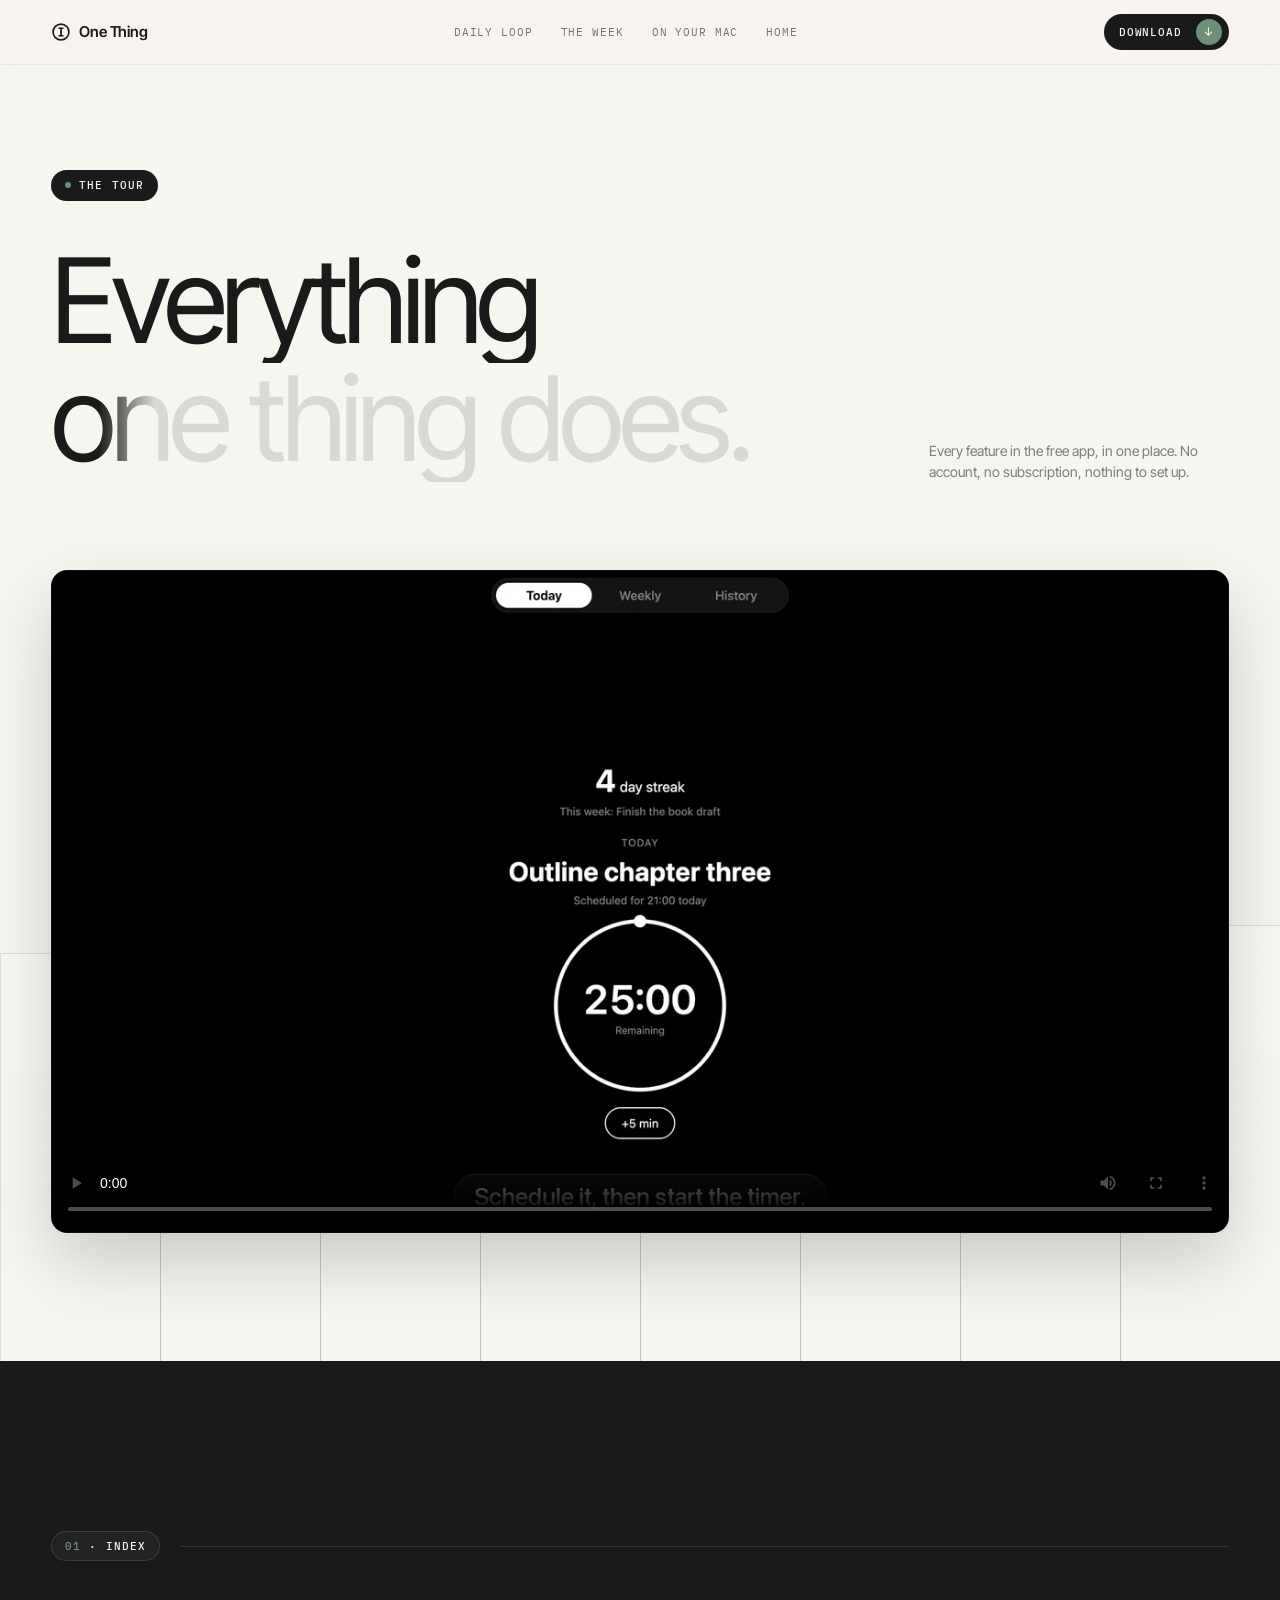
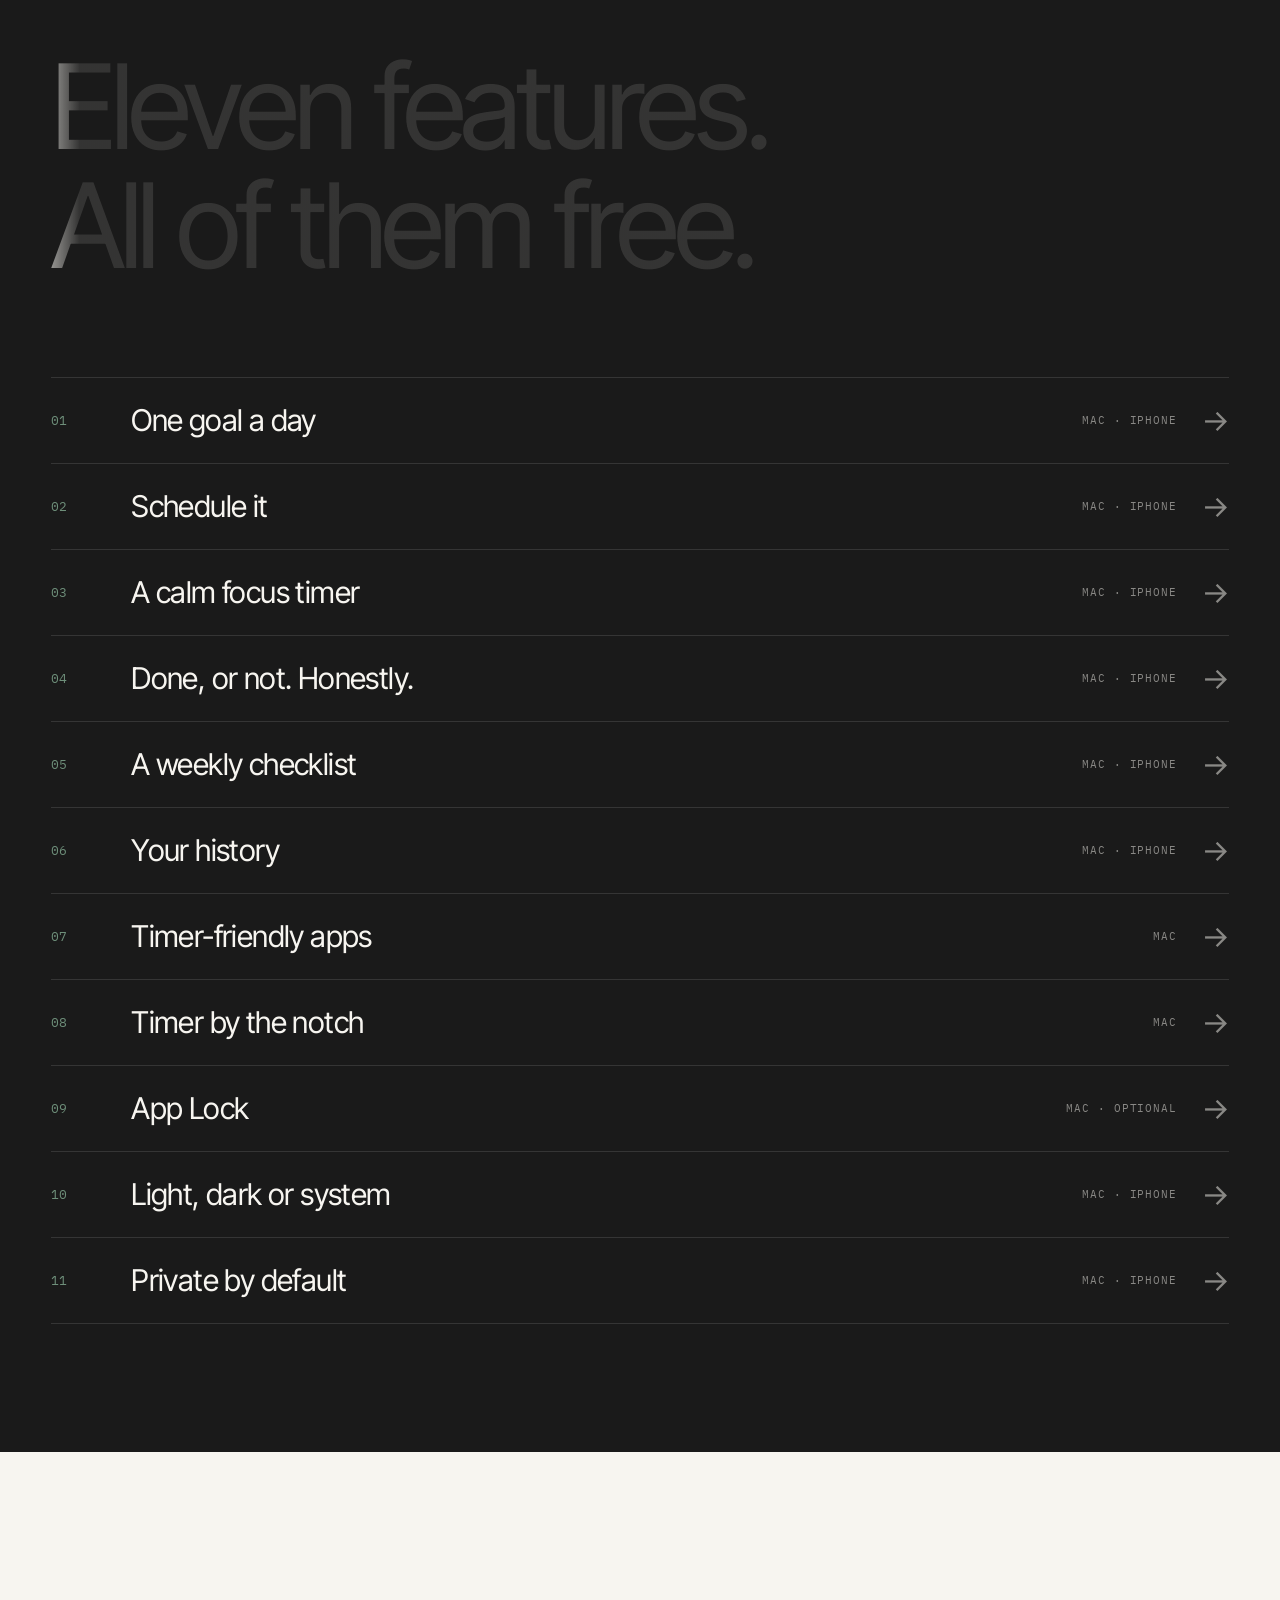
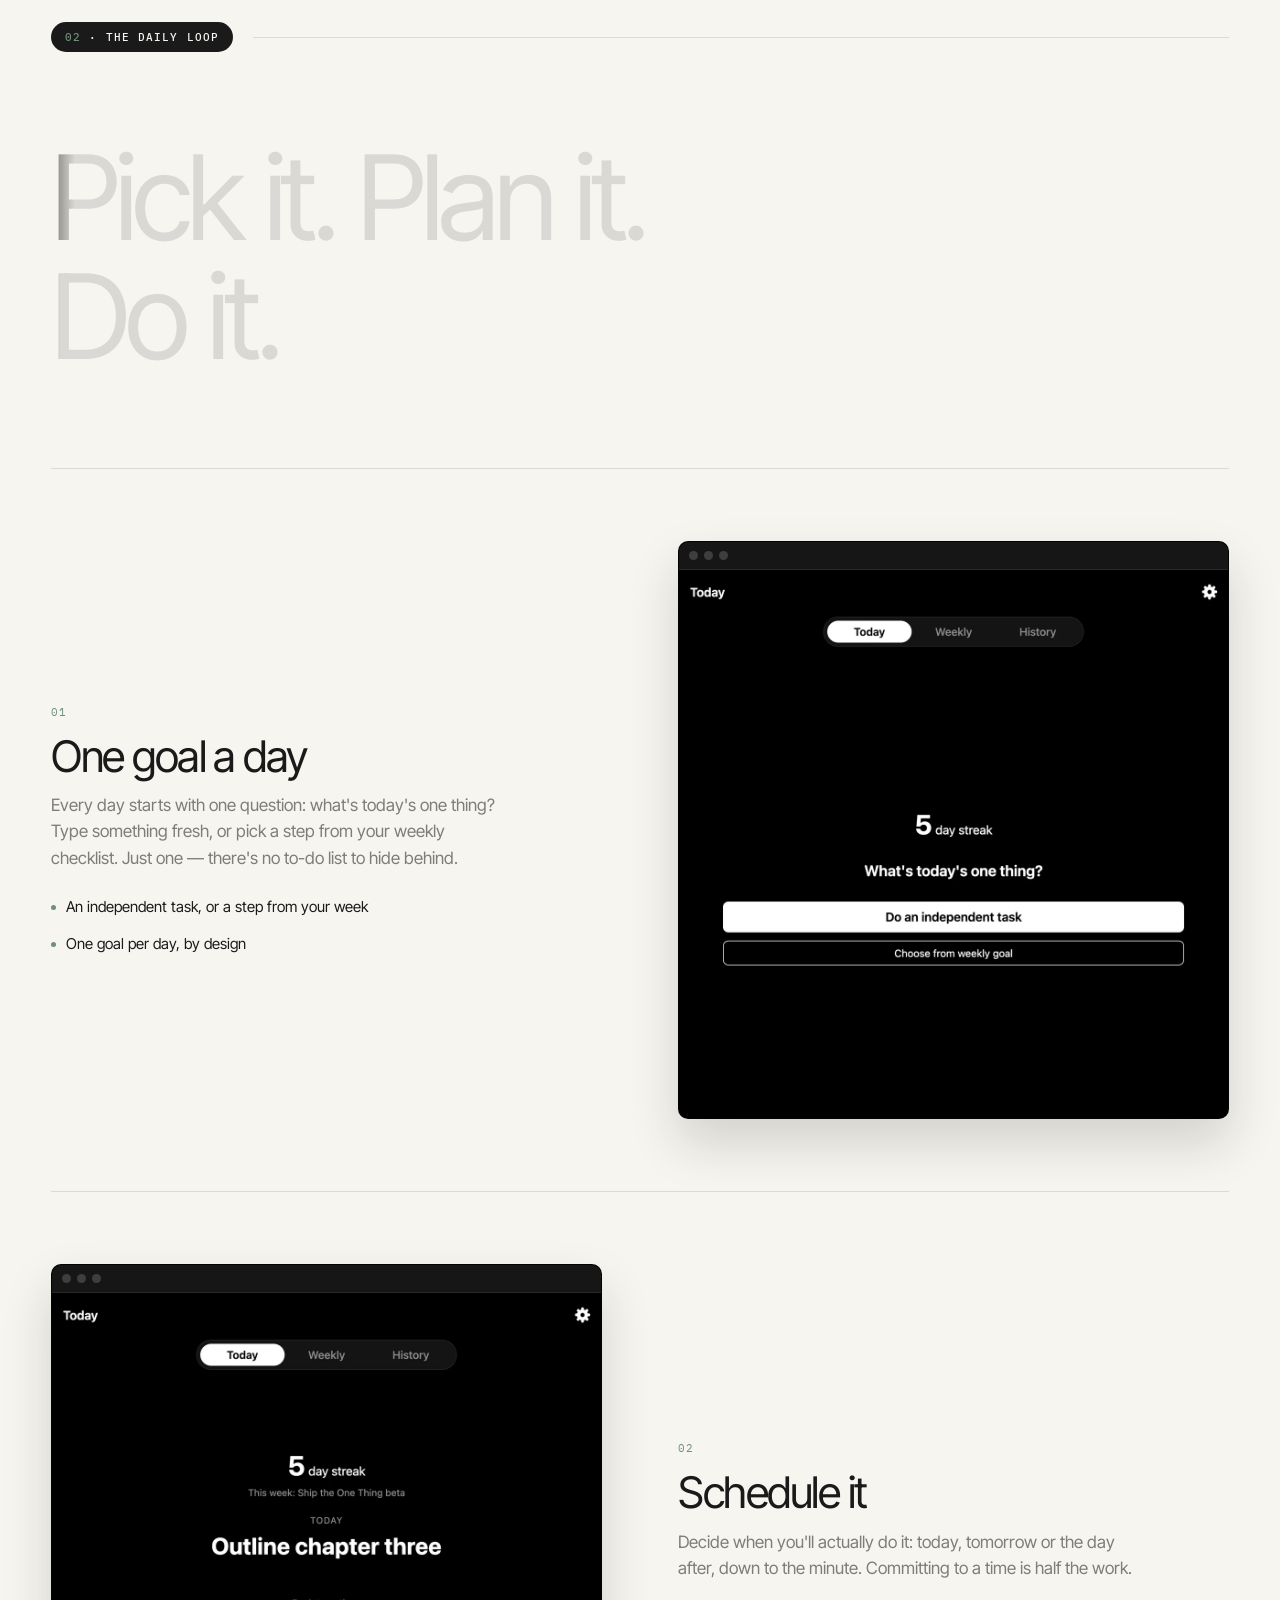
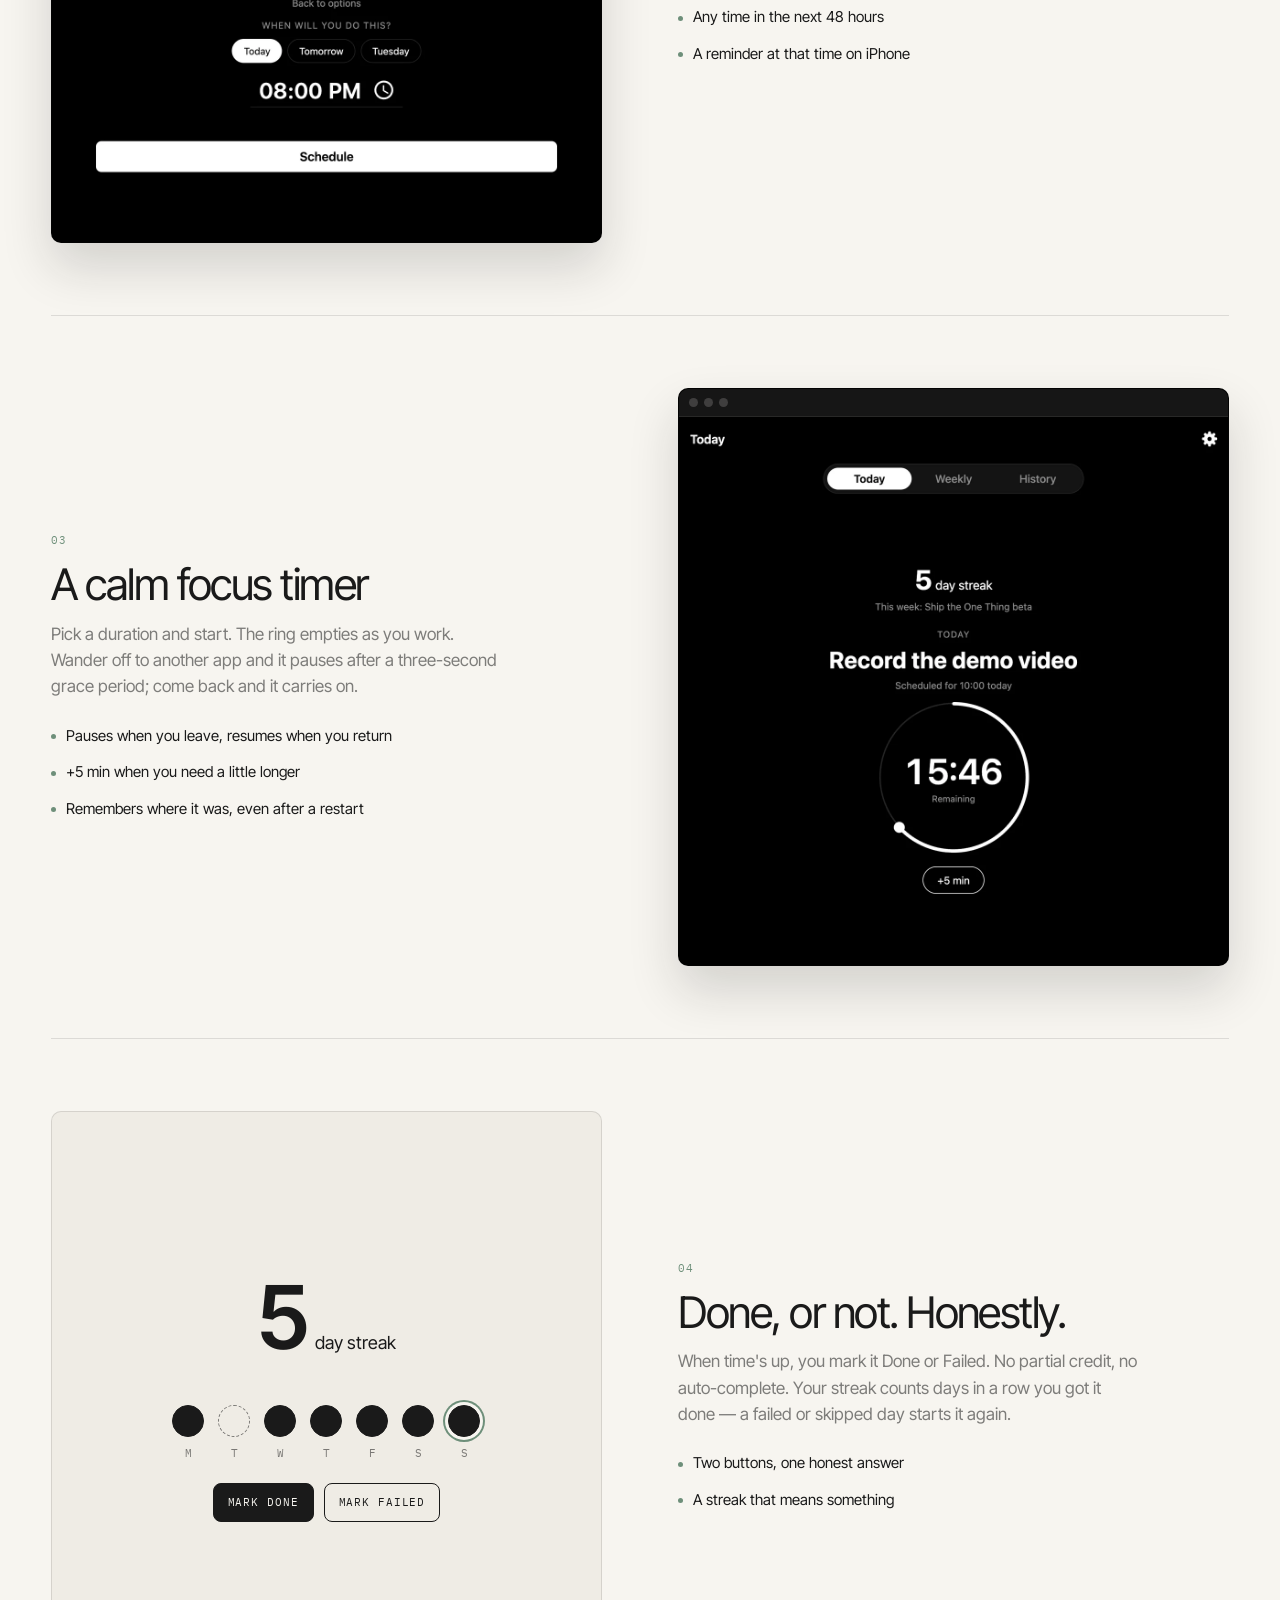
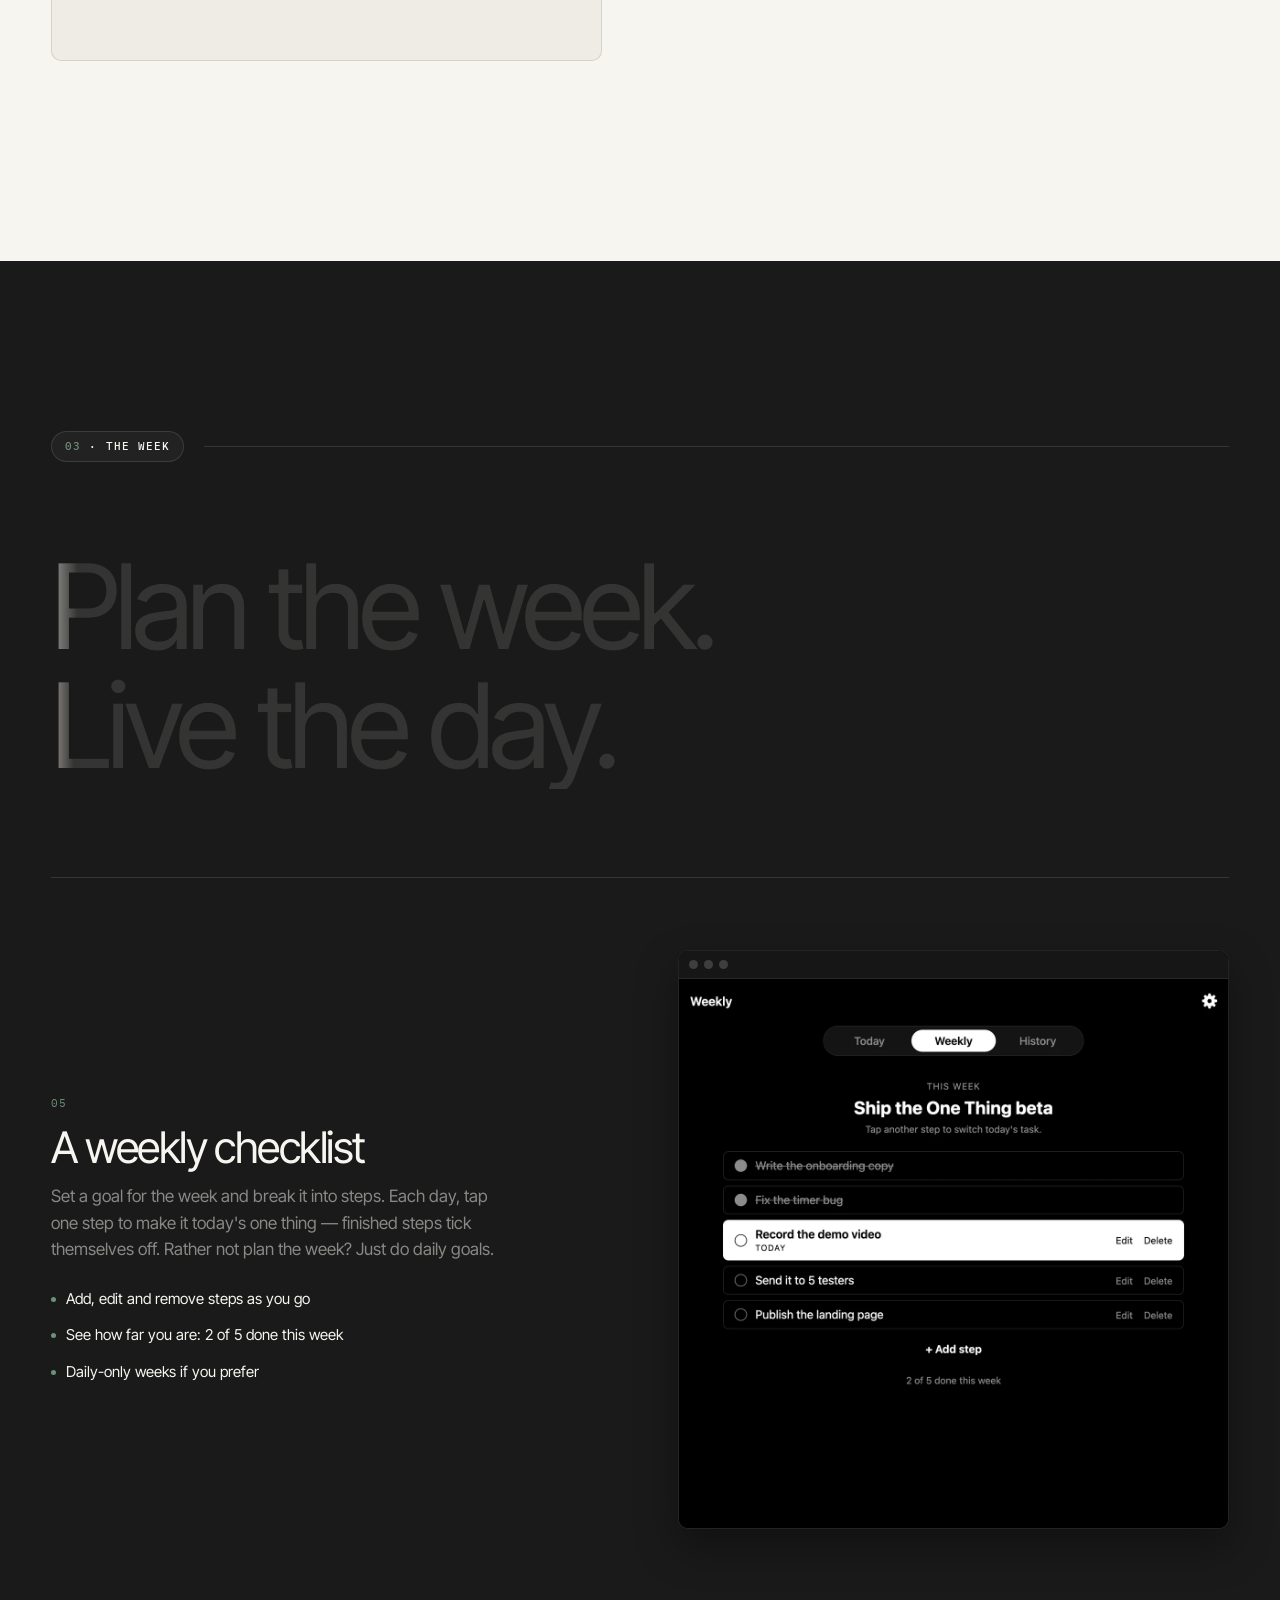
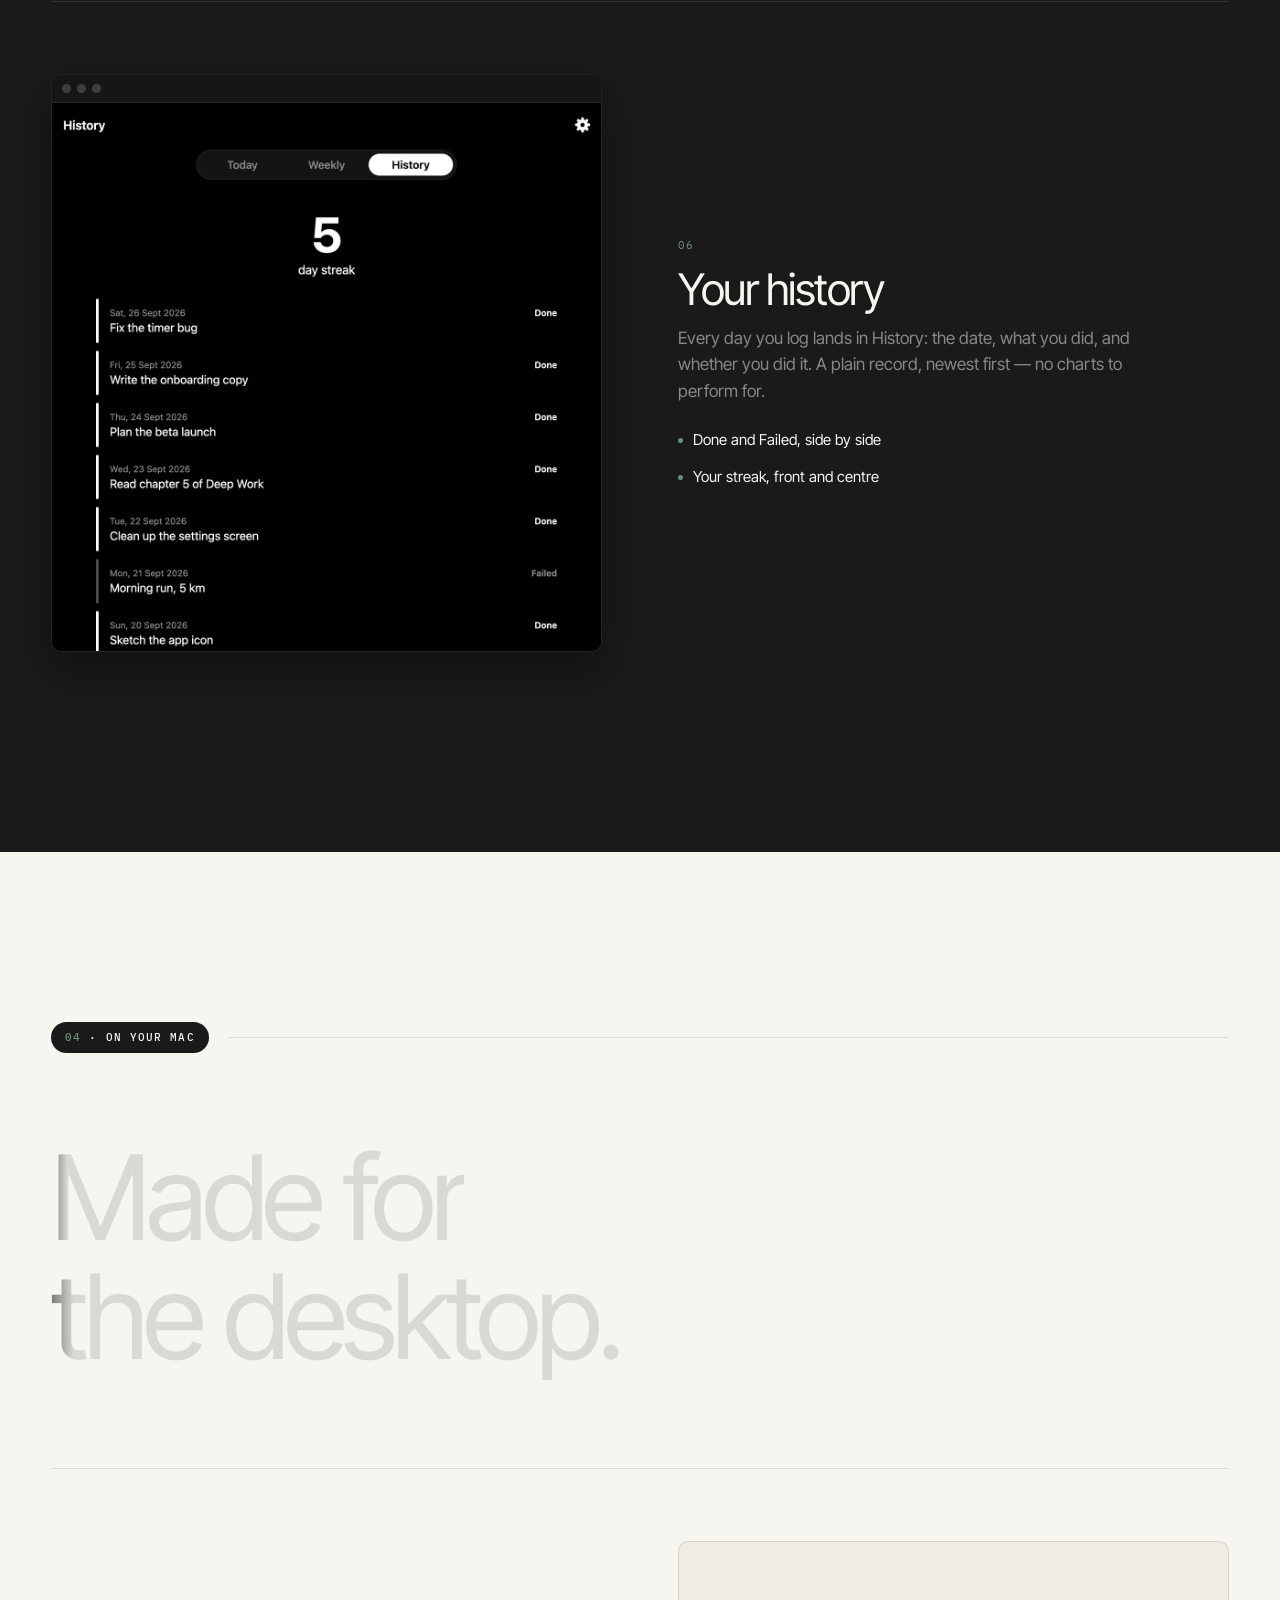
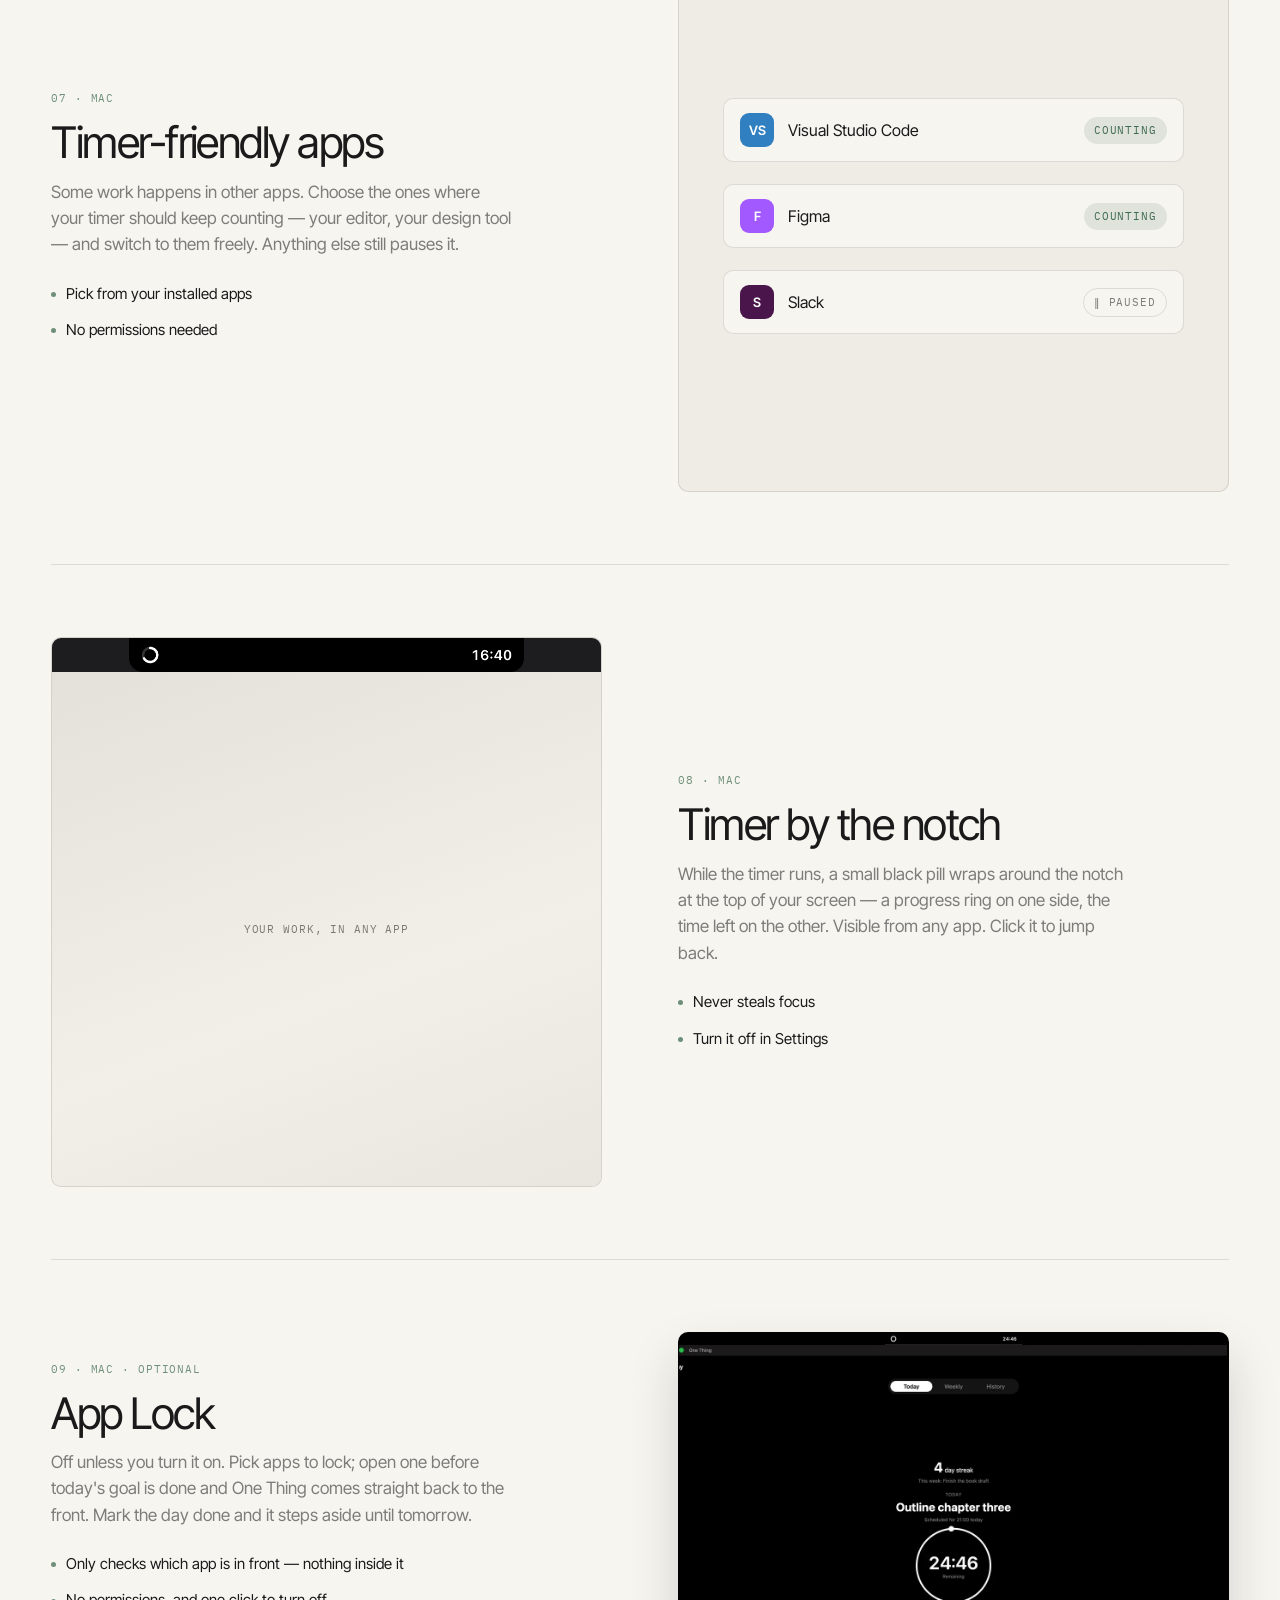
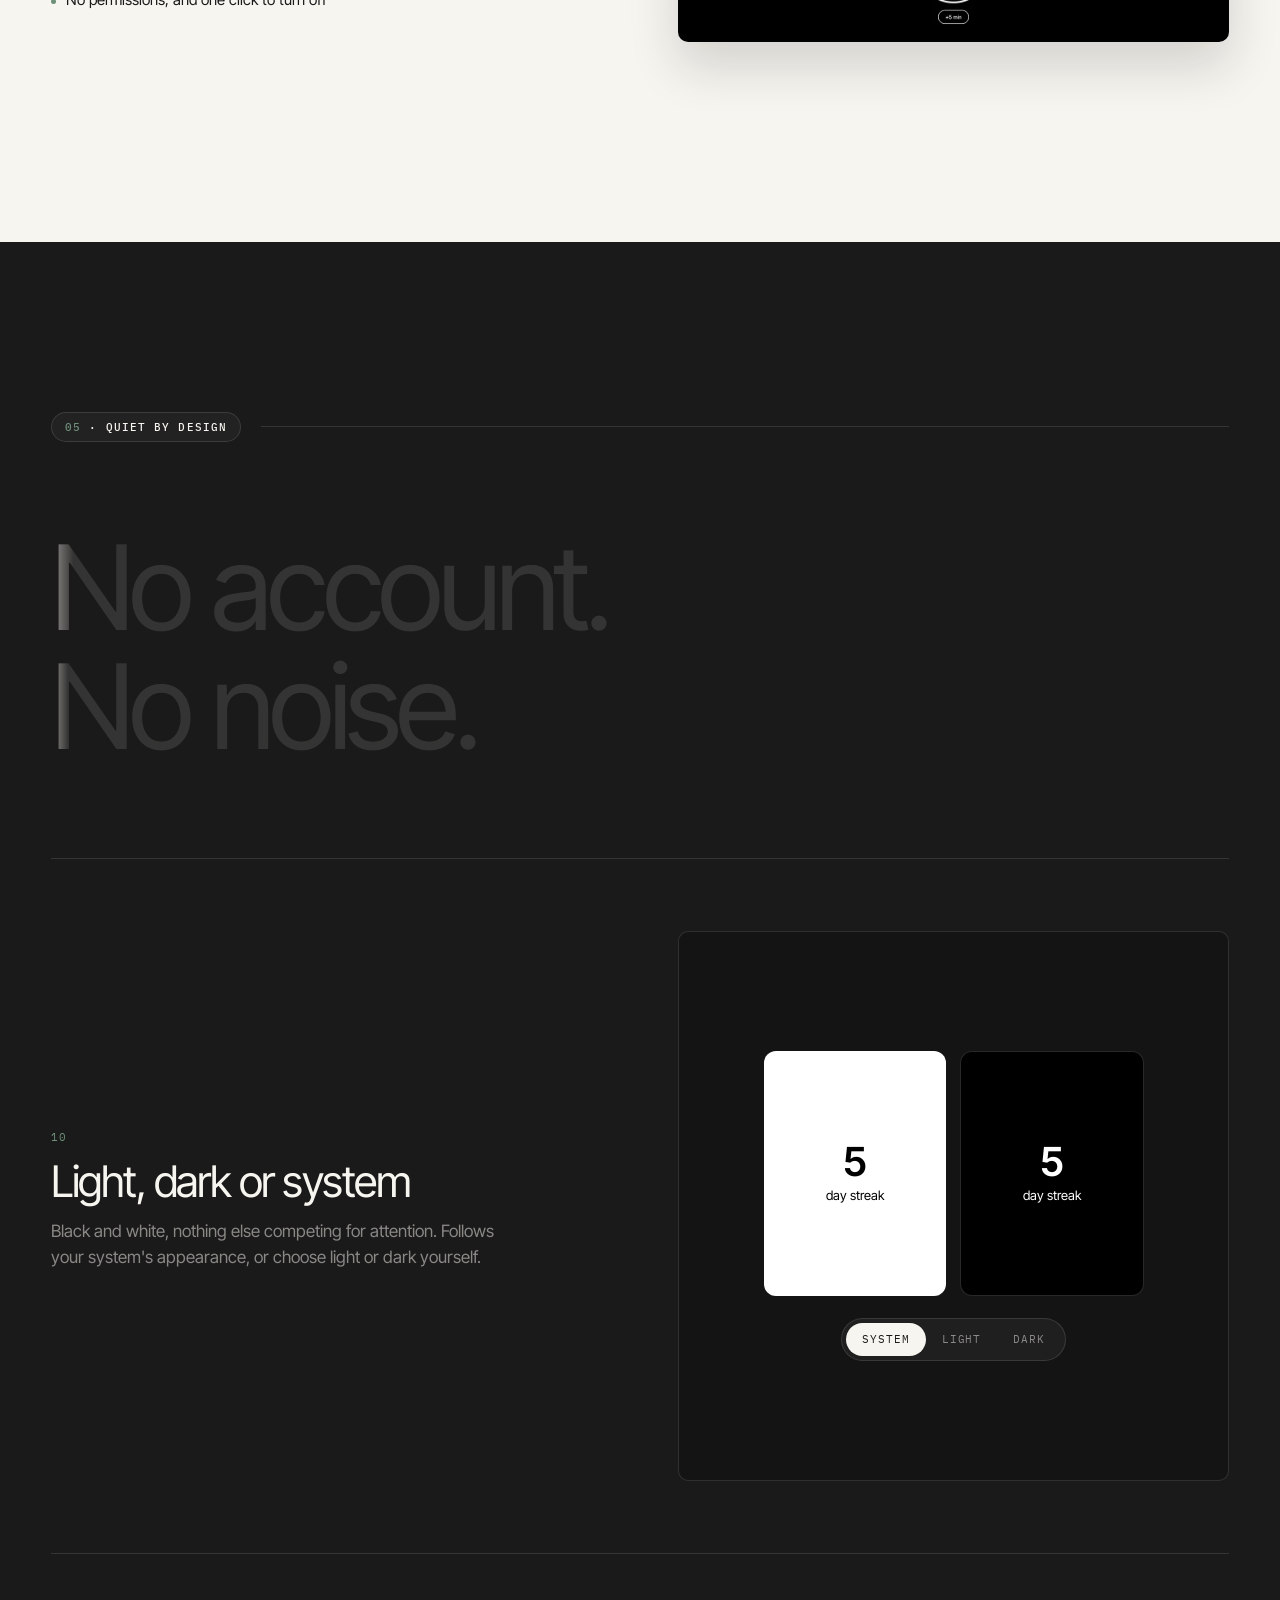
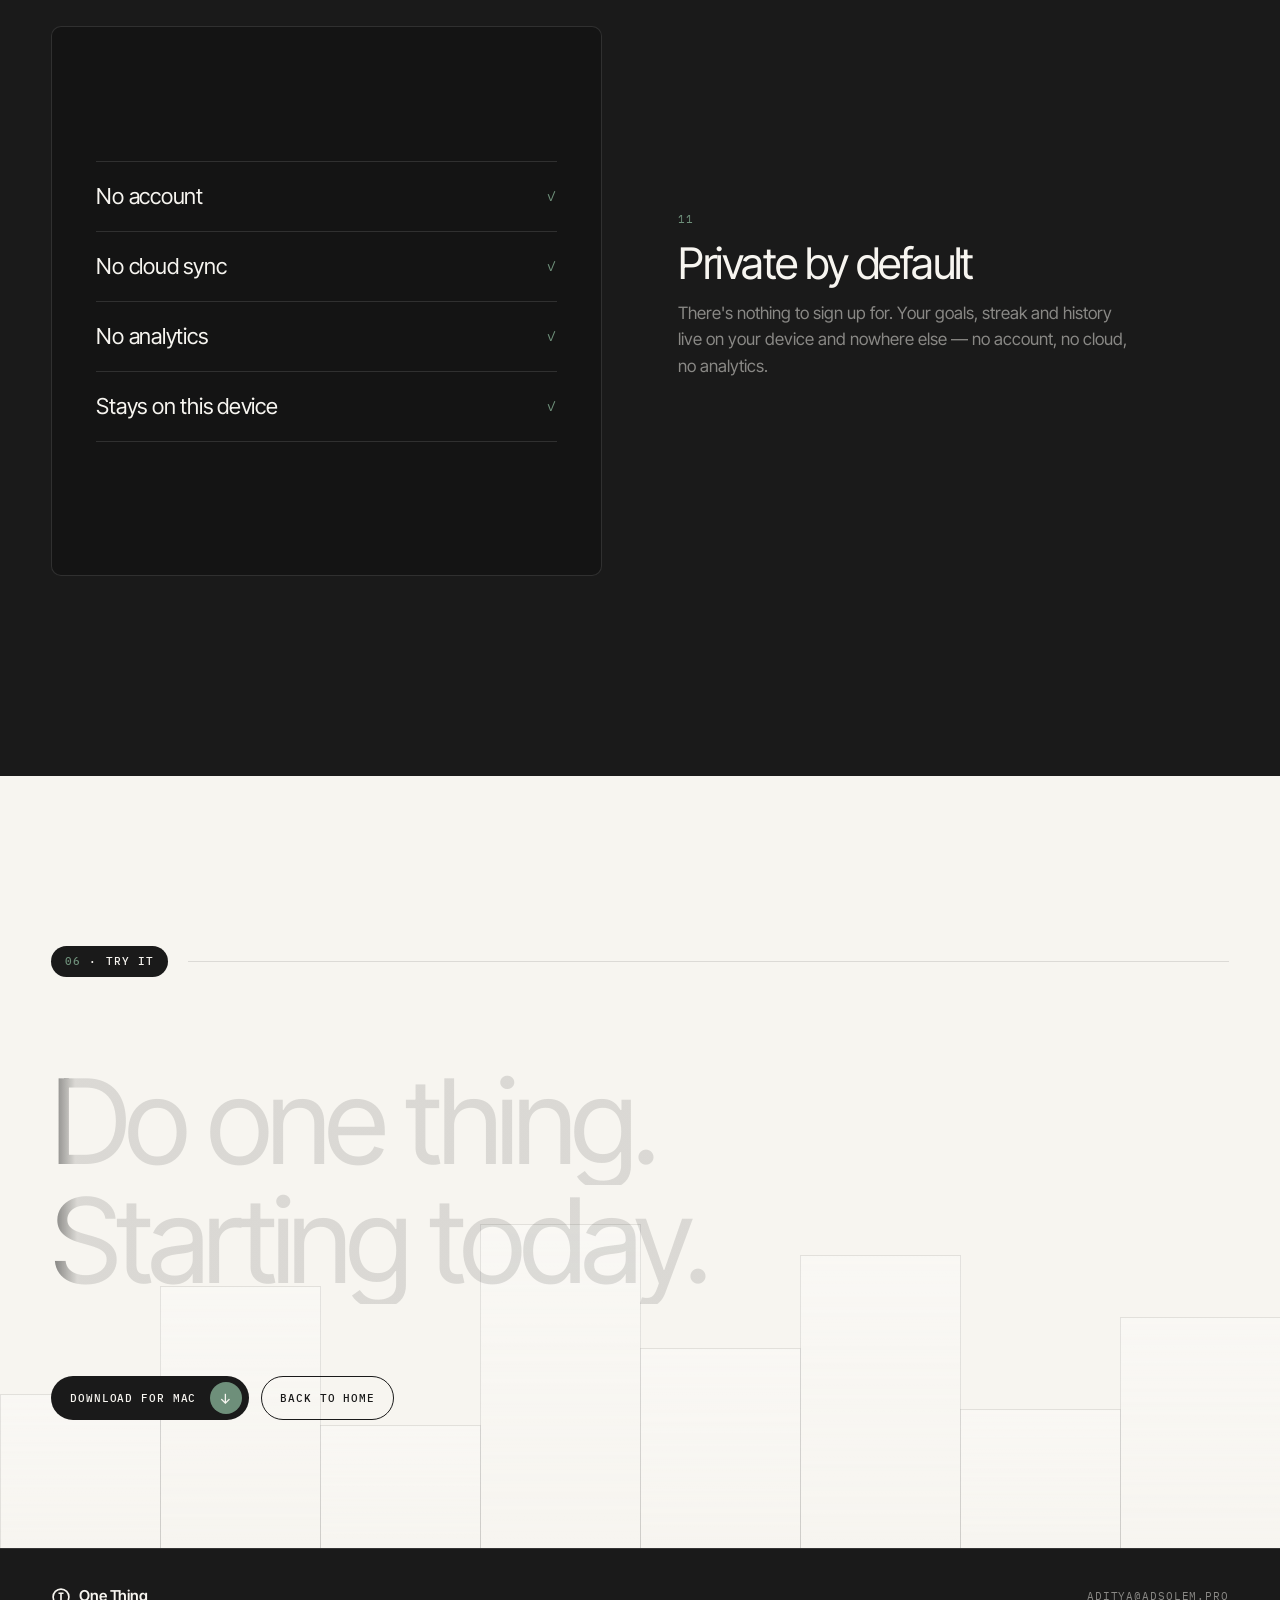
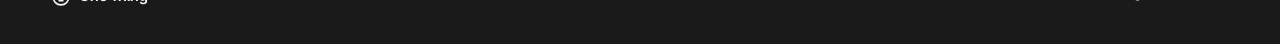
==== features/index.html @ e78d5408 "Add the feature tour page with demo video - /features/: every free feature, with screenshots, illust" ====
<!doctype html>
<html lang="en">
<head>
  <meta charset="utf-8" />
  <meta name="viewport" content="width=device-width, initial-scale=1" />
  <title>The tour — One Thing</title>
  <meta name="description" content="Every feature in One Thing: one daily goal, a weekly checklist, a calm focus timer, an honest streak, and Mac extras like the notch timer and App Lock." />
  <meta name="theme-color" content="#F7F5F0" />
  <meta property="og:title" content="The tour — One Thing" />
  <meta property="og:description" content="Every feature in One Thing, in one place." />
  <meta property="og:type" content="website" />
  <link rel="icon" type="image/png" href="/assets/favicon-64.png" />
  <link rel="apple-touch-icon" href="/assets/apple-touch-icon.png" />
  <link rel="preconnect" href="https://fonts.googleapis.com" />
  <link rel="preconnect" href="https://fonts.gstatic.com" crossorigin />
  <link href="https://fonts.googleapis.com/css2?family=Inter+Tight:wght@300;400;500;600&family=IBM+Plex+Mono:wght@400;500&display=swap" rel="stylesheet" />
  <link rel="stylesheet" href="/styles.css" />
  <script>document.documentElement.classList.add("js");</script>
</head>
<body data-page="features">
  <!-- ======================================================= NAV -->
  <header class="nav">
    <a class="wordmark" href="/" aria-label="One Thing — home">
      <svg class="mark" viewBox="0 0 24 24" aria-hidden="true">
        <circle cx="12" cy="12" r="9.5" fill="none" stroke="currentColor" stroke-width="2" />
        <path d="M9 7.5h6M12 7.5v9M9 16.5h6" stroke="currentColor" stroke-width="2" fill="none" />
      </svg>
      One Thing
    </a>
    <nav class="nav-links mono" aria-label="Tour sections">
      <a href="#loop">Daily loop</a>
      <a href="#the-week">The week</a>
      <a href="#mac">On your Mac</a>
      <a href="/">Home</a>
    </nav>
    <a class="btn btn-dark btn-sm" href="/#download">Download <span class="sq" aria-hidden="true">↓</span></a>
  </header>

  <main id="top">
    <!-- ===================================================== HERO + VIDEO (light) -->
    <section class="section light tour-hero" aria-labelledby="tour-title">
      <div class="bars" aria-hidden="true">
        <i style="--h:30%"></i><i style="--h:44%"></i><i style="--h:22%"></i><i style="--h:58%"></i>
        <i style="--h:36%"></i><i style="--h:26%"></i><i style="--h:50%"></i><i style="--h:32%"></i>
      </div>
      <div class="wrap">
        <span class="tag"><span class="tag-dot" aria-hidden="true"></span>The tour</span>

        <div class="tour-head">
          <h1 id="tour-title" class="headline" data-reveal="hero">
            <span class="line">Everything</span>
            <span class="line">one thing does.</span>
          </h1>
          <p class="aside">Every feature in the free app, in one place. No account, no subscription, nothing to set up.</p>
        </div>

        <!-- Demo: 39 s, 1080p, no audio; subtitles are part of the picture. -->
        <figure class="video reveal" id="demo">
          <video src="/assets/video/one-thing-demo.mp4" poster="/assets/video/one-thing-demo-poster.webp"
                 controls playsinline preload="metadata" width="1920" height="1080"
                 aria-label="A 39-second demo of One Thing: picking today's goal from the week, starting the focus timer, the timer by the notch, a timer-friendly app, App Lock pulling you back from Safari, marking the day done, and the streak in History."></video>
        </figure>
      </div>
    </section>

    <!-- ===================================================== INDEX (dark) -->
    <section class="section dark" aria-labelledby="index-title">
      <div class="wrap">
        <div class="section-head">
          <span class="tag"><span class="num">01</span> · Index</span>
          <span class="rule" aria-hidden="true"></span>
        </div>
        <h2 id="index-title" class="headline" data-reveal>
          <span class="line">Eleven features.</span>
          <span class="line">All of them free.</span>
        </h2>

        <ol class="index">
          <li><a href="#goal"><span class="num">01</span><span class="t">One goal a day</span><span class="where mono">Mac · iPhone</span><span class="go" aria-hidden="true">→</span></a></li>
          <li><a href="#schedule"><span class="num">02</span><span class="t">Schedule it</span><span class="where mono">Mac · iPhone</span><span class="go" aria-hidden="true">→</span></a></li>
          <li><a href="#timer"><span class="num">03</span><span class="t">A calm focus timer</span><span class="where mono">Mac · iPhone</span><span class="go" aria-hidden="true">→</span></a></li>
          <li><a href="#streak"><span class="num">04</span><span class="t">Done, or not. Honestly.</span><span class="where mono">Mac · iPhone</span><span class="go" aria-hidden="true">→</span></a></li>
          <li><a href="#week"><span class="num">05</span><span class="t">A weekly checklist</span><span class="where mono">Mac · iPhone</span><span class="go" aria-hidden="true">→</span></a></li>
          <li><a href="#history"><span class="num">06</span><span class="t">Your history</span><span class="where mono">Mac · iPhone</span><span class="go" aria-hidden="true">→</span></a></li>
          <li><a href="#timer-apps"><span class="num">07</span><span class="t">Timer-friendly apps</span><span class="where mono">Mac</span><span class="go" aria-hidden="true">→</span></a></li>
          <li><a href="#notch"><span class="num">08</span><span class="t">Timer by the notch</span><span class="where mono">Mac</span><span class="go" aria-hidden="true">→</span></a></li>
          <li><a href="#app-lock"><span class="num">09</span><span class="t">App Lock</span><span class="where mono">Mac · optional</span><span class="go" aria-hidden="true">→</span></a></li>
          <li><a href="#themes"><span class="num">10</span><span class="t">Light, dark or system</span><span class="where mono">Mac · iPhone</span><span class="go" aria-hidden="true">→</span></a></li>
          <li><a href="#private"><span class="num">11</span><span class="t">Private by default</span><span class="where mono">Mac · iPhone</span><span class="go" aria-hidden="true">→</span></a></li>
        </ol>
      </div>
    </section>

    <!-- ===================================================== THE DAILY LOOP (light) -->
    <section id="loop" class="section light" aria-labelledby="loop-title">
      <div class="wrap">
        <div class="section-head">
          <span class="tag"><span class="num">02</span> · The daily loop</span>
          <span class="rule" aria-hidden="true"></span>
        </div>
        <h2 id="loop-title" class="headline" data-reveal>
          <span class="line">Pick it. Plan it.</span>
          <span class="line">Do it.</span>
        </h2>

        <div class="features">
          <article class="feature reveal" id="goal">
            <div class="fcopy">
              <span class="fnum mono">01</span>
              <h3>One goal a day</h3>
              <p>Every day starts with one question: what's today's one thing? Type something fresh, or pick a step from your weekly checklist. Just one — there's no to-do list to hide behind.</p>
              <ul><li>An independent task, or a step from your week</li><li>One goal per day, by design</li></ul>
            </div>
            <figure class="shot">
              <div class="shot-bar" aria-hidden="true"><i></i><i></i><i></i></div>
              <img src="/assets/screens/today-options.webp" width="1200" height="1200" loading="lazy" decoding="async"
                   alt="Today tab asking What's today's one thing?, with buttons Do an independent task and Choose from weekly goal" />
            </figure>
          </article>

          <article class="feature reveal" id="schedule">
            <div class="fcopy">
              <span class="fnum mono">02</span>
              <h3>Schedule it</h3>
              <p>Decide when you'll actually do it: today, tomorrow or the day after, down to the minute. Committing to a time is half the work.</p>
              <ul><li>Any time in the next 48 hours</li><li>A reminder at that time on iPhone</li></ul>
            </div>
            <figure class="shot">
              <div class="shot-bar" aria-hidden="true"><i></i><i></i><i></i></div>
              <img src="/assets/screens/schedule.webp" width="1200" height="1200" loading="lazy" decoding="async"
                   alt="Scheduling Outline chapter three: day choices Today, Tomorrow and Tuesday, a time of 8:00 PM, and a Schedule button" />
            </figure>
          </article>

          <article class="feature reveal" id="timer">
            <div class="fcopy">
              <span class="fnum mono">03</span>
              <h3>A calm focus timer</h3>
              <p>Pick a duration and start. The ring empties as you work. Wander off to another app and it pauses after a three-second grace period; come back and it carries on.</p>
              <ul><li>Pauses when you leave, resumes when you return</li><li>+5 min when you need a little longer</li><li>Remembers where it was, even after a restart</li></ul>
            </div>
            <figure class="shot">
              <div class="shot-bar" aria-hidden="true"><i></i><i></i><i></i></div>
              <img src="/assets/screens/start-the-timer.webp" width="1200" height="1200" loading="lazy" decoding="async"
                   alt="Focus timer for Record the demo video, with a countdown ring at 15:46 remaining and a +5 min button" />
            </figure>
          </article>

          <article class="feature reveal" id="streak">
            <div class="fcopy">
              <span class="fnum mono">04</span>
              <h3>Done, or not. Honestly.</h3>
              <p>When time's up, you mark it Done or Failed. No partial credit, no auto-complete. Your streak counts days in a row you got it done — a failed or skipped day starts it again.</p>
              <ul><li>Two buttons, one honest answer</li><li>A streak that means something</li></ul>
            </div>
            <div class="illus illus-streak" role="img" aria-label="A week of days: six done and one failed, with a streak of 5">
              <div class="streak-num"><strong>5</strong> day streak</div>
              <div class="days">
                <span class="day done"><i></i>M</span><span class="day failed"><i></i>T</span>
                <span class="day done"><i></i>W</span><span class="day done"><i></i>T</span>
                <span class="day done"><i></i>F</span><span class="day done"><i></i>S</span>
                <span class="day done today"><i></i>S</span>
              </div>
              <div class="illus-buttons"><span class="ib ib-solid">Mark Done</span><span class="ib">Mark Failed</span></div>
            </div>
          </article>
        </div>
      </div>
    </section>

    <!-- ===================================================== THE WEEK (dark) -->
    <section id="the-week" class="section dark" aria-labelledby="week-title">
      <div class="wrap">
        <div class="section-head">
          <span class="tag"><span class="num">03</span> · The week</span>
          <span class="rule" aria-hidden="true"></span>
        </div>
        <h2 id="week-title" class="headline" data-reveal>
          <span class="line">Plan the week.</span>
          <span class="line">Live the day.</span>
        </h2>

        <div class="features">
          <article class="feature reveal" id="week">
            <div class="fcopy">
              <span class="fnum mono">05</span>
              <h3>A weekly checklist</h3>
              <p>Set a goal for the week and break it into steps. Each day, tap one step to make it today's one thing — finished steps tick themselves off. Rather not plan the week? Just do daily goals.</p>
              <ul><li>Add, edit and remove steps as you go</li><li>See how far you are: 2 of 5 done this week</li><li>Daily-only weeks if you prefer</li></ul>
            </div>
            <figure class="shot">
              <div class="shot-bar" aria-hidden="true"><i></i><i></i><i></i></div>
              <img src="/assets/screens/set-your-goal.webp" width="1200" height="1200" loading="lazy" decoding="async"
                   alt="Weekly checklist for Ship the One Thing beta: two steps done, Record the demo video marked as today" />
            </figure>
          </article>

          <article class="feature reveal" id="history">
            <div class="fcopy">
              <span class="fnum mono">06</span>
              <h3>Your history</h3>
              <p>Every day you log lands in History: the date, what you did, and whether you did it. A plain record, newest first — no charts to perform for.</p>
              <ul><li>Done and Failed, side by side</li><li>Your streak, front and centre</li></ul>
            </div>
            <figure class="shot">
              <div class="shot-bar" aria-hidden="true"><i></i><i></i><i></i></div>
              <img src="/assets/screens/build-your-streak.webp" width="1200" height="1200" loading="lazy" decoding="async"
                   alt="History tab with a 5 day streak and a list of past days marked Done or Failed" />
            </figure>
          </article>
        </div>
      </div>
    </section>

    <!-- ===================================================== ON YOUR MAC (light) -->
    <section id="mac" class="section light" aria-labelledby="mac-title">
      <div class="wrap">
        <div class="section-head">
          <span class="tag"><span class="num">04</span> · On your Mac</span>
          <span class="rule" aria-hidden="true"></span>
        </div>
        <h2 id="mac-title" class="headline" data-reveal>
          <span class="line">Made for</span>
          <span class="line">the desktop.</span>
        </h2>

        <div class="features">
          <article class="feature reveal" id="timer-apps">
            <div class="fcopy">
              <span class="fnum mono">07 · Mac</span>
              <h3>Timer-friendly apps</h3>
              <p>Some work happens in other apps. Choose the ones where your timer should keep counting — your editor, your design tool — and switch to them freely. Anything else still pauses it.</p>
              <ul><li>Pick from your installed apps</li><li>No permissions needed</li></ul>
            </div>
            <div class="illus illus-apps" role="img" aria-label="Visual Studio Code and Figma keep the timer counting; Slack pauses it">
              <div class="app-row"><span class="app-ico" style="--c:#2F7FC1">VS</span><span class="app-name">Visual Studio Code</span><span class="state on">Counting</span></div>
              <div class="app-row"><span class="app-ico" style="--c:#A259FF">F</span><span class="app-name">Figma</span><span class="state on">Counting</span></div>
              <div class="app-row"><span class="app-ico" style="--c:#4A154B">S</span><span class="app-name">Slack</span><span class="state off">‖ Paused</span></div>
            </div>
          </article>

          <article class="feature reveal" id="notch">
            <div class="fcopy">
              <span class="fnum mono">08 · Mac</span>
              <h3>Timer by the notch</h3>
              <p>While the timer runs, a small black pill wraps around the notch at the top of your screen — a progress ring on one side, the time left on the other. Visible from any app. Click it to jump back.</p>
              <ul><li>Never steals focus</li><li>Turn it off in Settings</li></ul>
            </div>
            <div class="illus illus-notch" role="img" aria-label="The top of a Mac screen with the timer pill around the notch showing 16:40">
              <div class="menubar">
                <img src="/assets/screens/notch.webp" width="392" height="34" alt="" />
              </div>
              <div class="desk"><span class="mono">Your work, in any app</span></div>
            </div>
          </article>

          <article class="feature reveal" id="app-lock">
            <div class="fcopy">
              <span class="fnum mono">09 · Mac · optional</span>
              <h3>App Lock</h3>
              <p>Off unless you turn it on. Pick apps to lock; open one before today's goal is done and One Thing comes straight back to the front. Mark the day done and it steps aside until tomorrow.</p>
              <ul><li>Only checks which app is in front — nothing inside it</li><li>No permissions, and one click to turn off</li></ul>
            </div>
            <figure class="clip">
              <!-- Short loop: TextEdit → opening Safari (locked) → One Thing comes back. -->
              <video src="/assets/video/app-lock.mp4" poster="/assets/video/app-lock-poster.webp"
                     autoplay muted loop playsinline preload="metadata" width="1280" height="720"
                     aria-label="Screen recording: Safari is opened while today's goal isn't done, and One Thing comes straight back to the front."></video>
            </figure>
          </article>
        </div>
      </div>
    </section>

    <!-- ===================================================== QUIET BY DESIGN (dark) -->
    <section class="section dark" aria-labelledby="quiet-title">
      <div class="wrap">
        <div class="section-head">
          <span class="tag"><span class="num">05</span> · Quiet by design</span>
          <span class="rule" aria-hidden="true"></span>
        </div>
        <h2 id="quiet-title" class="headline" data-reveal>
          <span class="line">No account.</span>
          <span class="line">No noise.</span>
        </h2>

        <div class="features">
          <article class="feature reveal" id="themes">
            <div class="fcopy">
              <span class="fnum mono">10</span>
              <h3>Light, dark or system</h3>
              <p>Black and white, nothing else competing for attention. Follows your system's appearance, or choose light or dark yourself.</p>
            </div>
            <div class="illus illus-theme" role="img" aria-label="The appearance setting with System, Light and Dark options, beside a light and a dark preview">
              <div class="theme-previews">
                <div class="tp tp-light"><strong>5</strong><span>day streak</span></div>
                <div class="tp tp-dark"><strong>5</strong><span>day streak</span></div>
              </div>
              <div class="seg mono"><span class="on">System</span><span>Light</span><span>Dark</span></div>
            </div>
          </article>

          <article class="feature reveal" id="private">
            <div class="fcopy">
              <span class="fnum mono">11</span>
              <h3>Private by default</h3>
              <p>There's nothing to sign up for. Your goals, streak and history live on your device and nowhere else — no account, no cloud, no analytics.</p>
            </div>
            <div class="illus illus-private" role="img" aria-label="No account, no cloud, no analytics: your data stays on this device">
              <ul class="checks">
                <li><span>No account</span><em class="mono">✓</em></li>
                <li><span>No cloud sync</span><em class="mono">✓</em></li>
                <li><span>No analytics</span><em class="mono">✓</em></li>
                <li><span>Stays on this device</span><em class="mono">✓</em></li>
              </ul>
            </div>
          </article>
        </div>
      </div>
    </section>

    <!-- ===================================================== CTA (light) -->
    <section class="section light tour-cta" aria-labelledby="cta-title">
      <div class="bars bars-low" aria-hidden="true">
        <i style="--h:20%"></i><i style="--h:34%"></i><i style="--h:16%"></i><i style="--h:42%"></i>
        <i style="--h:26%"></i><i style="--h:38%"></i><i style="--h:18%"></i><i style="--h:30%"></i>
      </div>
      <div class="wrap">
        <div class="section-head">
          <span class="tag"><span class="num">06</span> · Try it</span>
          <span class="rule" aria-hidden="true"></span>
        </div>
        <h2 id="cta-title" class="headline" data-reveal>
          <span class="line">Do one thing.</span>
          <span class="line">Starting today.</span>
        </h2>
        <div class="actions cta-actions reveal">
          <a class="btn btn-dark" href="/#download">Download for Mac <span class="sq" aria-hidden="true">↓</span></a>
          <a class="btn btn-outline" href="/">Back to home</a>
        </div>
      </div>
    </section>
  </main>

  <footer class="footer dark">
    <div class="wrap footer-inner">
      <a class="wordmark" href="/" aria-label="One Thing — home">
        <svg class="mark" viewBox="0 0 24 24" aria-hidden="true">
          <circle cx="12" cy="12" r="9.5" fill="none" stroke="currentColor" stroke-width="2" />
          <path d="M9 7.5h6M12 7.5v9M9 16.5h6" stroke="currentColor" stroke-width="2" fill="none" />
        </svg>
        One Thing
      </a>
      <a class="mono footer-link" href="mailto:aditya@adsolem.pro">aditya@adsolem.pro</a>
    </div>
  </footer>

  <script src="/main.js" defer></script>
</body>
</html>
---- styles.css ----
/* ------------------------------------------------------------------ tokens */
:root {
  --paper: #F7F5F0;
  --ink: #1A1A1A;
  --accent: #6E8F7A;          /* muted sage: numbers and small markers only */
  --sans: "Inter Tight", -apple-system, BlinkMacSystemFont, "Helvetica Neue", Arial, sans-serif;
  --mono: "IBM Plex Mono", ui-monospace, SFMono-Regular, Menlo, monospace;
  --pad: clamp(20px, 4vw, 56px);
  --maxw: 1320px;
}

/* Each section defines its own foreground/background; everything else reads these. */
.light { --bg: var(--paper); --fg: var(--ink); --muted: rgba(26, 26, 26, 0.55); --line: rgba(26, 26, 26, 0.12); --dim: rgba(26, 26, 26, 0.13); --surface: #EFECE5; }
.dark  { --bg: var(--ink); --fg: var(--paper); --muted: rgba(247, 245, 240, 0.5); --line: rgba(247, 245, 240, 0.12); --dim: rgba(247, 245, 240, 0.12); --surface: #222222; }

* { box-sizing: border-box; }
html { scroll-behavior: smooth; -webkit-text-size-adjust: 100%; }
body {
  margin: 0;
  background: var(--paper);
  color: var(--ink);
  font-family: var(--sans);
  font-size: 16px;
  line-height: 1.5;
  -webkit-font-smoothing: antialiased;
}
a { color: inherit; }
img, svg { display: block; }
.mono { font-family: var(--mono); font-size: 11px; letter-spacing: 0.08em; text-transform: uppercase; }
.sr-only { position: absolute !important; width: 1px; height: 1px; overflow: hidden; clip: rect(0 0 0 0); white-space: nowrap; }
:focus-visible { outline: 2px solid var(--accent); outline-offset: 3px; border-radius: 4px; }

.wrap { width: 100%; max-width: var(--maxw); margin: 0 auto; padding: 0 var(--pad); position: relative; z-index: 1; }

/* ------------------------------------------------------------------ nav */
.nav {
  position: fixed; inset: 0 0 auto 0; z-index: 50;
  display: flex; align-items: center; justify-content: space-between; gap: 24px;
  padding: 14px var(--pad);
  color: var(--ink);
  background: rgba(247, 245, 240, 0.82);
  backdrop-filter: saturate(1.2) blur(10px);
  -webkit-backdrop-filter: saturate(1.2) blur(10px);
  border-bottom: 1px solid rgba(26, 26, 26, 0.06);
}
.wordmark { display: inline-flex; align-items: center; gap: 8px; font-weight: 600; font-size: 15px; letter-spacing: -0.01em; text-decoration: none; }
.mark { width: 20px; height: 20px; }
.nav-links { display: flex; gap: 28px; }
.nav-links a { text-decoration: none; opacity: 0.6; transition: opacity .2s; }
.nav-links a:hover { opacity: 1; }

/* ------------------------------------------------------------------ buttons */
.btn {
  display: inline-flex; align-items: center; gap: 14px;
  height: 44px; padding: 0 6px 0 18px;
  border-radius: 999px; border: 1px solid transparent;
  font-family: var(--mono); font-size: 11px; font-weight: 500; letter-spacing: 0.08em; text-transform: uppercase;
  text-decoration: none; cursor: pointer; white-space: nowrap;
  transition: transform .15s ease, background-color .2s, color .2s;
}
.btn:active { transform: translateY(1px); }
.btn .sq {
  display: grid; place-items: center; width: 32px; height: 32px; border-radius: 999px;
  background: var(--accent); color: var(--paper); font-family: var(--sans); font-size: 14px;
}
.btn-dark { background: var(--ink); color: var(--paper); }
.btn-dark:hover { background: #000; }
.btn-light { background: var(--paper); color: var(--ink); }
.btn-light:hover { background: #ffffff; }
.btn-outline { padding: 0 18px; border-color: currentColor; color: var(--fg, var(--ink)); background: transparent; }
.btn-outline:hover { background: var(--fg); color: var(--bg); }
.btn-sm { height: 36px; padding-left: 14px; }
.btn-sm .sq { width: 26px; height: 26px; font-size: 12px; }
.btn-lg { height: 56px; padding-left: 24px; font-size: 12px; }
.btn-lg .sq { width: 42px; height: 42px; font-size: 16px; }

/* ------------------------------------------------------------------ sections */
.section {
  position: relative; overflow: hidden;
  background: var(--bg); color: var(--fg);
  padding: clamp(96px, 14vw, 170px) 0 clamp(80px, 10vw, 140px);
}

.tag {
  display: inline-flex; align-items: center; gap: 8px;
  padding: 7px 14px; border-radius: 999px;
  background: var(--ink); color: var(--paper);
  font-family: var(--mono); font-size: 11px; font-weight: 500; letter-spacing: 0.1em; text-transform: uppercase;
}
.dark .tag { background: var(--surface); color: var(--paper); box-shadow: inset 0 0 0 1px var(--line); }
.tag .num { color: var(--accent); }
.tag-dot { width: 6px; height: 6px; border-radius: 50%; background: var(--accent); }

.section-head { display: flex; align-items: center; gap: 20px; margin-bottom: clamp(48px, 7vw, 96px); }
.rule { flex: 1; height: 1px; background: var(--line); }

/* ------------------------------------------------------------------ headlines
   The signature effect: each line starts partly "sunk" into the background
   (--dim, nearly the section colour) and fills in left-to-right as the
   section scrolls into view. main.js sets --p (0..1) per line. */
.headline {
  margin: 0;
  font-weight: 400;
  font-size: clamp(48px, 9.2vw, 136px);
  line-height: 0.95;
  letter-spacing: -0.045em;
}
.headline .line {
  --p: 1;
  display: block; width: fit-content; padding-bottom: 0.06em;
  color: var(--fg);
}
.js .headline .line {
  color: transparent;
  /* Soft 8%-wide edge; scaled so p = 1 is fully solid (no faded last letter). */
  background-image: linear-gradient(90deg,
    var(--fg) calc(var(--p) * 108% - 4%),
    var(--dim) calc(var(--p) * 108% + 4%));
  -webkit-background-clip: text;
  background-clip: text;
}

/* ------------------------------------------------------------------ decorative bars */
.bars {
  position: absolute; inset: auto 0 0 0; height: 100%;
  display: grid; grid-template-columns: repeat(8, 1fr);
  align-items: end; pointer-events: none; z-index: 0;
}
.bars i {
  display: block; height: var(--h);
  border: 1px solid var(--line); border-bottom: 0;
  margin-right: -1px;
  background: linear-gradient(180deg, rgba(255, 255, 255, 0.35), rgba(255, 255, 255, 0));
}
.bars-low { opacity: 0.8; }

/* ------------------------------------------------------------------ hero */
.hero { min-height: 100svh; display: flex; align-items: stretch; padding-top: 0; padding-bottom: 0; }
.hero-inner { display: flex; flex-direction: column; justify-content: center; min-height: 100svh; padding-top: 120px; padding-bottom: 48px; }
.hero .tag { align-self: flex-start; margin-bottom: clamp(28px, 4vw, 44px); }
.hero .headline { font-size: clamp(56px, 11vw, 168px); }
.hero-foot {
  display: flex; align-items: flex-end; justify-content: space-between; gap: 32px;
  margin-top: auto; padding-top: clamp(48px, 8vw, 96px);
}
.actions { display: flex; flex-wrap: wrap; gap: 12px; }
.aside { margin: 0; max-width: 300px; font-size: 14px; line-height: 1.5; color: var(--muted); }

/* ------------------------------------------------------------------ how it works */
.head-grid { display: grid; grid-template-columns: 1fr 3fr; align-items: end; gap: 32px; margin-bottom: clamp(56px, 8vw, 110px); }
.aside-left { max-width: 220px; font-size: 13px; }
.cards { display: grid; grid-template-columns: repeat(3, 1fr); gap: 20px; }
.card {
  display: flex; flex-direction: column;
  background: #141414; border: 1px solid var(--line); border-radius: 4px;
  padding: 20px; min-height: 360px;
}
/* App screenshot framed as a small Mac window. */
.shot {
  margin: 0 0 28px;
  border: 1px solid rgba(247, 245, 240, 0.14); border-radius: 10px;
  overflow: hidden; background: #000;
  box-shadow: 0 18px 40px rgba(0, 0, 0, 0.35);
}
.shot-bar { display: flex; gap: 6px; padding: 9px 10px; background: #161616; border-bottom: 1px solid rgba(247, 245, 240, 0.08); }
.shot-bar i { width: 9px; height: 9px; border-radius: 50%; background: rgba(247, 245, 240, 0.18); }
.shot img { display: block; width: 100%; height: auto; aspect-ratio: 1 / 1; }
.card h3 { margin: 0 0 8px; font-size: 20px; font-weight: 500; letter-spacing: -0.02em; }
.card p { margin: 0 0 28px; font-size: 13px; color: var(--muted); max-width: 30ch; }
.card-foot {
  margin-top: auto; padding-top: 14px; border-top: 1px solid var(--line);
  display: flex; align-items: center; justify-content: space-between; color: var(--muted);
}
.chip { padding: 3px 8px; border-radius: 999px; border: 1px solid var(--line); color: var(--accent); }

/* ------------------------------------------------------------------ philosophy */
.aside-corner { margin: clamp(48px, 7vw, 96px) 0 0 auto; max-width: 360px; font-size: 15px; }

/* ------------------------------------------------------------------ download */
.download { margin-top: clamp(48px, 7vw, 88px); max-width: 720px; }
.meta { margin: 14px 0 0; color: var(--muted); }

/* Post-install steps: same weight as the download button, plain and direct. */
.install {
  margin-top: 40px; max-width: 720px;
  padding: clamp(22px, 3vw, 32px);
  border: 1px solid var(--line); border-radius: 16px;
  background: rgba(247, 245, 240, 0.03);
}
.install-title { margin: 0 0 18px; font-size: 22px; font-weight: 500; letter-spacing: -0.02em; }
.steps { list-style: none; counter-reset: step; margin: 0; padding: 0; }
.steps li {
  counter-increment: step; position: relative;
  padding: 0 0 20px 44px; font-size: 17px; line-height: 1.5; color: var(--fg);
}
.steps li:last-child { padding-bottom: 0; }
.steps li::before {
  content: counter(step);
  position: absolute; left: 0; top: -1px;
  width: 28px; height: 28px; border-radius: 50%;
  display: grid; place-items: center;
  font-family: var(--mono); font-size: 13px; font-weight: 500;
  background: var(--accent); color: var(--paper);
}
kbd {
  font-family: var(--mono); font-size: 0.8em;
  padding: 2px 7px; border-radius: 6px;
  border: 1px solid var(--line); border-bottom-width: 2px;
  background: rgba(247, 245, 240, 0.06);
}
.install-foot { margin: 22px 0 0; padding-top: 18px; border-top: 1px solid var(--line); font-size: 15px; color: var(--muted); }

/* The command: its own block, darker than the section, easy to copy. */
.code {
  display: flex; align-items: center; gap: 12px;
  margin-top: 12px;
  background: #0E0E0E; color: var(--paper);
  border: 1px solid rgba(247, 245, 240, 0.14); border-radius: 10px;
  padding: 12px 12px 12px 18px;
}
.code code {
  /* Wrap instead of scrolling sideways, so the whole command is always visible. */
  flex: 1; min-width: 0; white-space: pre-wrap; overflow-wrap: anywhere;
  font-family: var(--mono); font-size: 14px; line-height: 1.6;
  user-select: all; -webkit-user-select: all; /* one click selects the whole line */
}
.copy {
  flex: none; cursor: pointer;
  font-family: var(--mono); font-size: 12px; font-weight: 500; letter-spacing: 0.06em; text-transform: uppercase;
  border: 0; border-radius: 8px; padding: 9px 14px;
  background: var(--paper); color: var(--ink);
  transition: background-color .2s;
}
.copy:hover { background: #fff; }
.copy.copied { background: var(--accent); color: var(--paper); }

/* ------------------------------------------------------------------ waitlist */
.waitlist { margin-top: clamp(48px, 7vw, 88px); display: grid; grid-template-columns: 1fr 1.4fr; gap: 32px; align-items: end; max-width: 980px; }
.form {
  display: flex; gap: 8px; align-items: center;
  background: var(--surface); border: 1px solid var(--line); border-radius: 999px; padding: 6px 6px 6px 22px;
}
.form input[type="email"] {
  flex: 1; min-width: 0; border: 0; outline: 0; background: transparent; color: var(--fg);
  font-family: var(--sans); font-size: 16px; height: 44px;
}
.form input::placeholder { color: var(--muted); }
.form:focus-within { border-color: var(--accent); }
.form-status { grid-column: 2; margin: 0; min-height: 1.5em; color: var(--muted); }
.form-status.ok { color: var(--accent); }
.form-status.err { color: #A64B4B; }
.dark .form-status.err { color: #D9A3A3; }

/* ------------------------------------------------------------------ footer */
.footer { background: var(--ink); color: var(--paper); border-top: 1px solid var(--line); }
.footer-inner { display: flex; align-items: center; justify-content: space-between; gap: 16px; padding-top: 36px; padding-bottom: 36px; }
.footer-link { text-decoration: none; color: var(--muted); }
.footer-link:hover { color: var(--paper); }

/* ------------------------------------------------------------------ scroll fade-ins */
.js .reveal { opacity: 0; transform: translateY(16px); transition: opacity .7s ease, transform .7s ease; }
.js .reveal.in { opacity: 1; transform: none; }

@media (prefers-reduced-motion: reduce) {
  html { scroll-behavior: auto; }
  .js .reveal { opacity: 1; transform: none; transition: none; }
}

/* ------------------------------------------------------------------ responsive */
@media (max-width: 900px) {
  .nav-links { display: none; }
  .cards { grid-template-columns: 1fr; }
  .card { min-height: 0; }
  .head-grid { grid-template-columns: 1fr; }
  .head-grid .aside-left { order: 2; }
  .waitlist { grid-template-columns: 1fr; }
  .form-status { grid-column: 1; }
  .bars { grid-template-columns: repeat(5, 1fr); }
  .bars i:nth-child(n+6) { display: none; }
}
@media (max-width: 560px) {
  .hero-foot { flex-direction: column; align-items: flex-start; }
  .actions { width: 100%; }
  .actions .btn { flex: 1; justify-content: space-between; }
  .btn-lg { width: 100%; justify-content: space-between; }
  .form { flex-direction: column; align-items: stretch; border-radius: 16px; padding: 8px; }
  .form input[type="email"] { padding: 0 12px; }
  .form .btn { justify-content: space-between; }
  .footer-inner { flex-direction: column; align-items: flex-start; }
  .code { flex-direction: column; align-items: stretch; padding: 14px; }
  .copy { padding: 11px 14px; }
}

/* ------------------------------------------------------------------ download disclaimer modal */
.modal {
  width: min(560px, calc(100vw - 32px));
  max-height: calc(100vh - 32px);
  margin: auto; padding: 0; border: 0; border-radius: 20px;
  background: var(--paper); color: var(--ink);
  box-shadow: 0 30px 80px rgba(0, 0, 0, 0.35);
  overflow: auto;
}
.modal::backdrop { background: rgba(26, 26, 26, 0.72); backdrop-filter: blur(4px); -webkit-backdrop-filter: blur(4px); }
.modal[open] { animation: modal-in .22s ease; }
@keyframes modal-in { from { opacity: 0; transform: translateY(12px) scale(.98); } to { opacity: 1; transform: none; } }
.modal-inner { padding: clamp(24px, 5vw, 40px); }
.modal .tag { margin-bottom: 20px; }
.modal h2 { margin: 0 0 18px; font-size: clamp(30px, 5vw, 40px); font-weight: 400; line-height: 1; letter-spacing: -0.04em; }
.modal p { margin: 0 0 14px; font-size: 15px; line-height: 1.55; color: rgba(26, 26, 26, 0.75); }
.modal .lead { color: var(--ink); font-weight: 500; }
.modal ul { list-style: none; margin: 0 0 18px; padding: 0; border-top: 1px solid rgba(26, 26, 26, 0.12); }
.modal li { position: relative; padding: 10px 0 10px 26px; font-size: 14.5px; line-height: 1.5; border-bottom: 1px solid rgba(26, 26, 26, 0.12); color: rgba(26, 26, 26, 0.8); }
.modal li::before { content: "—"; position: absolute; left: 0; color: var(--accent); }
.modal .sign-off { color: var(--ink); font-weight: 500; margin-bottom: 0; }
.modal-actions { display: flex; flex-wrap: wrap; gap: 10px; margin-top: 28px; }
.modal .btn-outline { --fg: var(--ink); --bg: var(--paper); }
body.modal-open { overflow: hidden; }
@media (max-width: 560px) {
  .modal-actions { flex-direction: column-reverse; }
  .modal-actions .btn { width: 100%; justify-content: space-between; }
  .modal-actions .btn-outline { justify-content: center; }
}
@media (prefers-reduced-motion: reduce) { .modal[open] { animation: none; } }

/* ================================================================== FEATURES PAGE (/features/) */
.tour-hero { padding-top: clamp(120px, 14vw, 170px); }
.tour-head { display: grid; grid-template-columns: 2.2fr 1fr; align-items: end; gap: 32px; margin-top: clamp(28px, 4vw, 44px); }
.tour-head .aside { justify-self: end; }

/* Demo video frame (16:9). Placeholder until the video is added. */
.video {
  margin: clamp(48px, 7vw, 88px) 0 0; aspect-ratio: 16 / 9; position: relative;
  border-radius: 16px; overflow: hidden; background: #111;
  border: 1px solid rgba(26, 26, 26, 0.12); box-shadow: 0 30px 70px rgba(0, 0, 0, 0.18);
}
.video video, .video iframe { position: absolute; inset: 0; width: 100%; height: 100%; border: 0; display: block; }
.video video { background: #000; object-fit: contain; }
.video-placeholder {
  position: absolute; inset: 0; display: grid; place-content: center; justify-items: center; gap: 18px;
  color: rgba(247, 245, 240, 0.55);
  background:
    radial-gradient(60% 60% at 50% 45%, rgba(110, 143, 122, 0.16), transparent 70%),
    repeating-linear-gradient(90deg, transparent 0 79px, rgba(247, 245, 240, 0.04) 79px 80px);
}
.play { width: 76px; height: 76px; border-radius: 50%; background: var(--accent); position: relative; }
.play::after {
  content: ""; position: absolute; left: 50%; top: 50%; transform: translate(-35%, -50%);
  border-left: 20px solid var(--paper); border-top: 12px solid transparent; border-bottom: 12px solid transparent;
}

/* Index of features */
.index { list-style: none; margin: clamp(48px, 7vw, 88px) 0 0; padding: 0; border-top: 1px solid var(--line); }
.index a {
  display: grid; grid-template-columns: 64px 1fr auto 36px; align-items: center; gap: 16px;
  padding: 20px 0; border-bottom: 1px solid var(--line); text-decoration: none;
  font-size: clamp(20px, 2.4vw, 30px); letter-spacing: -0.02em;
  transition: padding-left .25s ease, color .2s;
}
.index a:hover { padding-left: 12px; }
.index .num { font-family: var(--mono); font-size: 13px; color: var(--accent); }
.index .where { color: var(--muted); }
.index .go { justify-self: end; color: var(--muted); transition: color .2s, transform .25s; }
.index a:hover .go { color: var(--accent); transform: translateX(4px); }

/* Feature rows: copy on one side, screenshot / illustration on the other. */
.features { margin-top: clamp(48px, 7vw, 88px); }
.feature {
  display: grid; grid-template-columns: 1fr 1fr; align-items: center; gap: clamp(32px, 6vw, 88px);
  padding: clamp(40px, 6vw, 72px) 0; border-top: 1px solid var(--line);
  scroll-margin-top: 80px;
}
.feature:nth-child(even) .fcopy { order: 2; }
.fnum { color: var(--accent); }
.fcopy h3 { margin: 12px 0 14px; font-size: clamp(30px, 3.4vw, 46px); font-weight: 400; line-height: 1.02; letter-spacing: -0.035em; }
.fcopy p { margin: 0 0 18px; font-size: 17px; line-height: 1.55; color: var(--muted); max-width: 46ch; }
.fcopy ul { list-style: none; margin: 0; padding: 0; }
.fcopy li { display: flex; gap: 10px; padding: 7px 0; font-size: 15px; }
.fcopy li::before { content: ""; width: 5px; height: 5px; border-radius: 50%; background: var(--accent); margin-top: 0.62em; flex: none; }
.feature .shot { margin: 0; }
.light .shot { border-color: rgba(26, 26, 26, 0.14); box-shadow: 0 24px 50px rgba(26, 26, 26, 0.16); }

/* Illustrations (CSS only), same footprint as the screenshots */
.illus {
  aspect-ratio: 1 / 1; border-radius: 10px; border: 1px solid var(--line);
  display: flex; flex-direction: column; justify-content: center; gap: 22px;
  padding: clamp(20px, 4vw, 44px); overflow: hidden;
}
.light .illus { background: #EFECE5; }
.dark .illus { background: #141414; }

.illus-streak { align-items: center; text-align: center; }
.streak-num { font-size: 18px; }
.streak-num strong { font-size: clamp(56px, 7vw, 88px); font-weight: 600; letter-spacing: -0.04em; margin-right: 6px; }
.days { display: flex; gap: clamp(8px, 1.4vw, 14px); }
.day { display: grid; justify-items: center; gap: 8px; font-family: var(--mono); font-size: 11px; color: var(--muted); }
.day i { width: clamp(22px, 3vw, 32px); height: clamp(22px, 3vw, 32px); border-radius: 50%; border: 1.5px solid var(--fg); }
.day.done i { background: var(--fg); }
.day.failed i { border-color: var(--muted); border-style: dashed; }
.day.today i { box-shadow: 0 0 0 3px var(--bg), 0 0 0 5px var(--accent); }
.illus-buttons { display: flex; gap: 10px; }
.ib { font-family: var(--mono); font-size: 11px; letter-spacing: .08em; text-transform: uppercase; padding: 10px 14px; border-radius: 8px; border: 1px solid var(--fg); }
.ib-solid { background: var(--fg); color: var(--bg); }

.app-row { display: flex; align-items: center; gap: 14px; padding: 14px 16px; border-radius: 10px; border: 1px solid var(--line); background: var(--bg); }
.app-ico { width: 34px; height: 34px; border-radius: 9px; flex: none; display: grid; place-items: center; background: var(--c); color: #fff; font: 600 13px/1 var(--sans); }
.app-name { flex: 1; font-size: 16px; }
.state { font-family: var(--mono); font-size: 11px; letter-spacing: .08em; text-transform: uppercase; padding: 5px 10px; border-radius: 999px; }
.state.on { background: rgba(110, 143, 122, 0.18); color: #3E6A4F; }
.state.off { color: var(--muted); border: 1px solid var(--line); }

.illus-notch { padding: 0; justify-content: flex-start; gap: 0; }
/* Top edge of a Mac screen: menu bar strip with the pill centred on the notch. */
.menubar { display: flex; justify-content: center; background: #1D1D1F; }
.menubar img { display: block; width: 72%; height: auto; }
.desk { flex: 1; display: grid; place-items: center; color: var(--muted);
  background: linear-gradient(160deg, #E4E1DA, #F2EFE8 60%, #E9E6DF); }

/* Short looping screen recordings (e.g. App Lock). */
.clip {
  margin: 0; aspect-ratio: 16 / 9; border-radius: 10px; overflow: hidden; background: #000;
  border: 1px solid rgba(26, 26, 26, 0.14); box-shadow: 0 24px 50px rgba(26, 26, 26, 0.16);
}
.clip video { display: block; width: 100%; height: 100%; object-fit: cover; }

.illus-theme { align-items: center; }
.theme-previews { display: flex; gap: 14px; width: min(100%, 380px); }
.tp { flex: 1; aspect-ratio: 3 / 4; border-radius: 12px; display: grid; place-content: center; justify-items: center; gap: 4px; font-size: 13px; }
.tp strong { font-size: 40px; font-weight: 600; letter-spacing: -0.04em; line-height: 1; }
.tp-light { background: #fff; color: #000; }
.tp-dark { background: #000; color: #fff; border: 1px solid rgba(247, 245, 240, 0.16); }
.seg { display: flex; padding: 4px; border-radius: 999px; background: #1F1F1F; border: 1px solid var(--line); }
.seg span { padding: 8px 16px; border-radius: 999px; color: var(--muted); }
.seg .on { background: var(--paper); color: var(--ink); }

.checks { list-style: none; margin: 0; padding: 0; width: 100%; }
.checks li { display: flex; justify-content: space-between; align-items: center; padding: 18px 0; border-bottom: 1px solid var(--line); font-size: clamp(18px, 2vw, 22px); letter-spacing: -0.01em; }
.checks li:first-child { border-top: 1px solid var(--line); }
.checks em { font-style: normal; color: var(--accent); font-size: 14px; }

.cta-actions { margin-top: clamp(40px, 6vw, 72px); }

/* ================================================================== HOME: ways into the tour */
.tour-hint {
  display: inline-flex; align-items: center; gap: 10px; margin-top: 18px;
  font-family: var(--mono); font-size: 11px; letter-spacing: .08em; text-transform: uppercase;
  color: var(--muted); text-decoration: none;
}
.tour-hint:hover { color: var(--fg); }
.keycap {
  display: inline-grid; place-items: center; width: 30px; height: 30px; border-radius: 7px;
  font-family: var(--mono); font-size: 13px; font-weight: 500; color: var(--ink);
  background: #fff; border: 1px solid rgba(26, 26, 26, 0.18); border-bottom-width: 3px;
  transition: transform .08s ease, border-bottom-width .08s ease;
}
.tour-hint:hover .keycap, .keycap.pressed { transform: translateY(2px); border-bottom-width: 1px; }
.hint-touch { display: none; }
@media (hover: none) { .hint-keys { display: none; } .hint-touch { display: inline; } }
.explore { text-decoration: none; color: var(--fg); }
.explore:hover { color: var(--accent); }
.footer-links { display: flex; gap: 24px; align-items: center; }

@media (max-width: 900px) {
  .tour-head { grid-template-columns: 1fr; }
  .tour-head .aside { justify-self: start; }
  .feature { grid-template-columns: 1fr; }
  .feature:nth-child(even) .fcopy { order: 0; }
  .index a { grid-template-columns: 44px 1fr 24px; }
  .index .where { display: none; }
}
@media (max-width: 560px) {
  .footer-links { flex-direction: column; align-items: flex-start; gap: 10px; }
  .days { gap: 6px; }
}
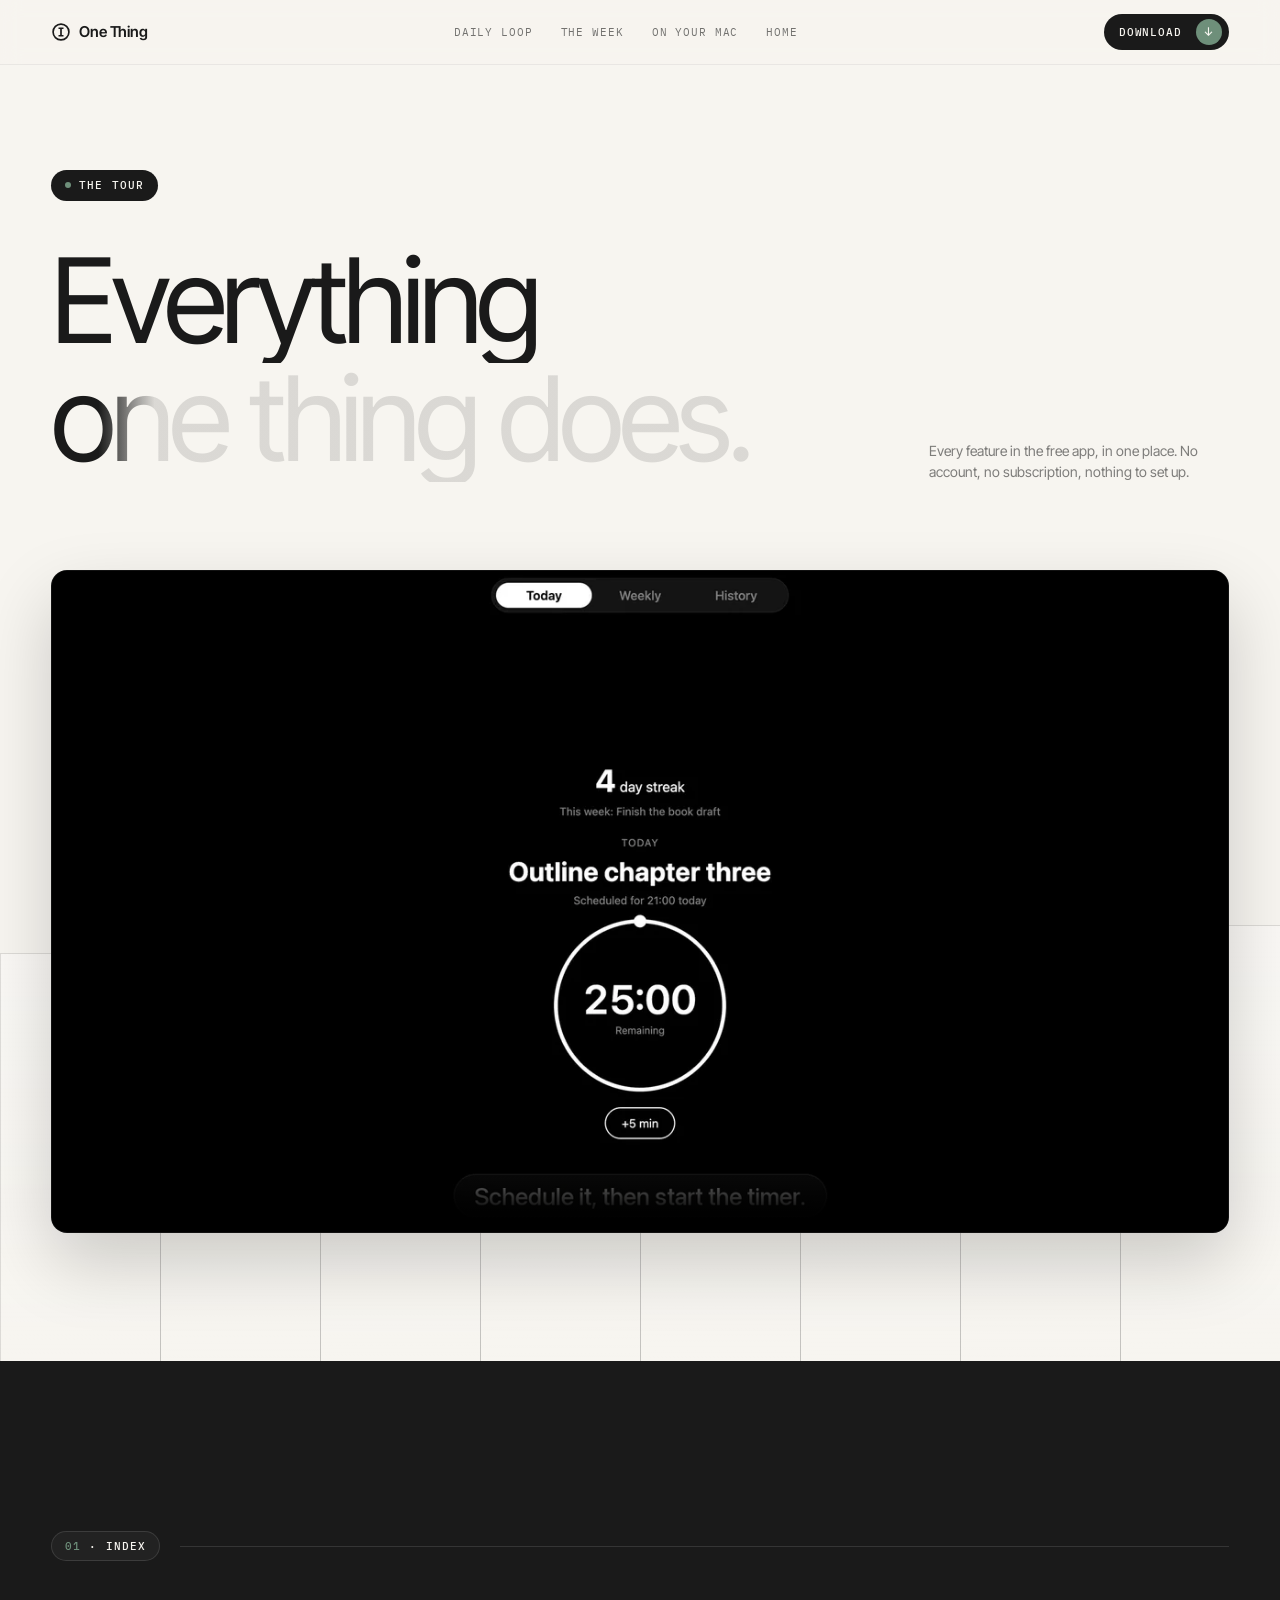
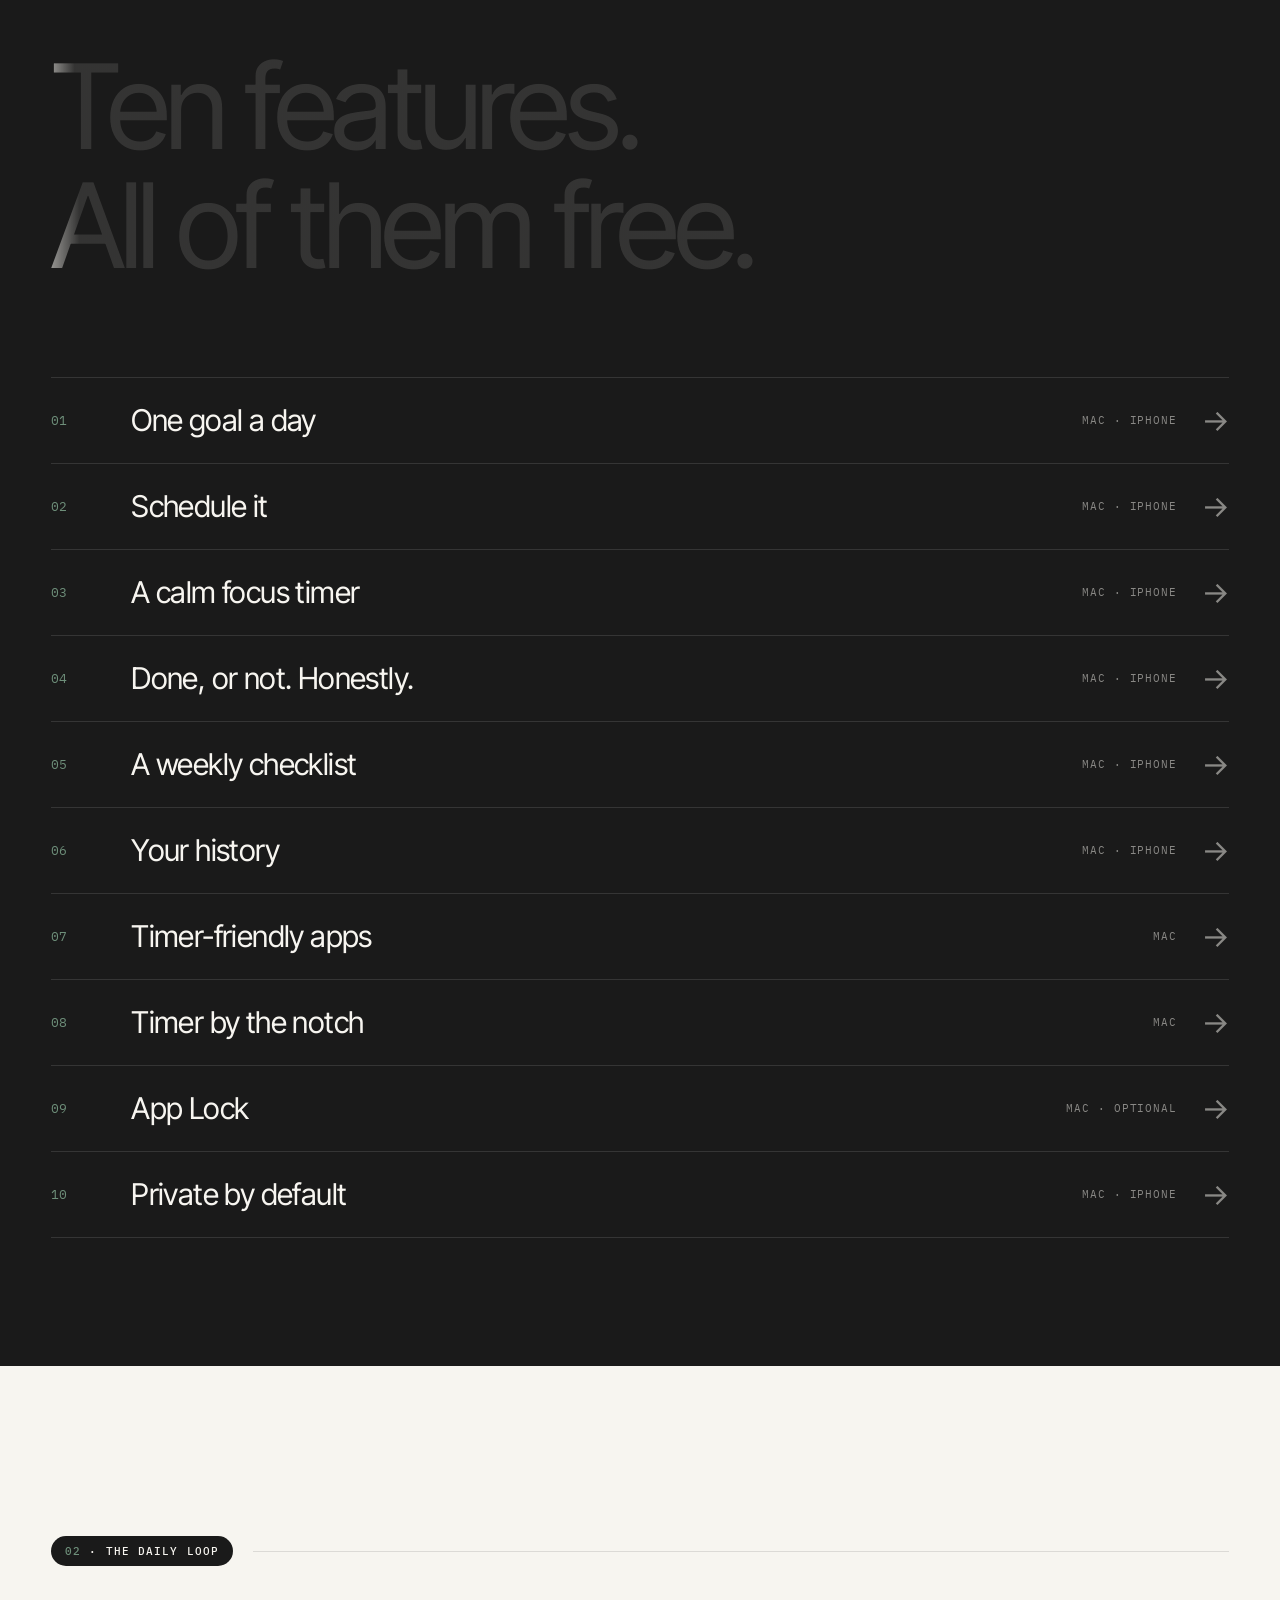
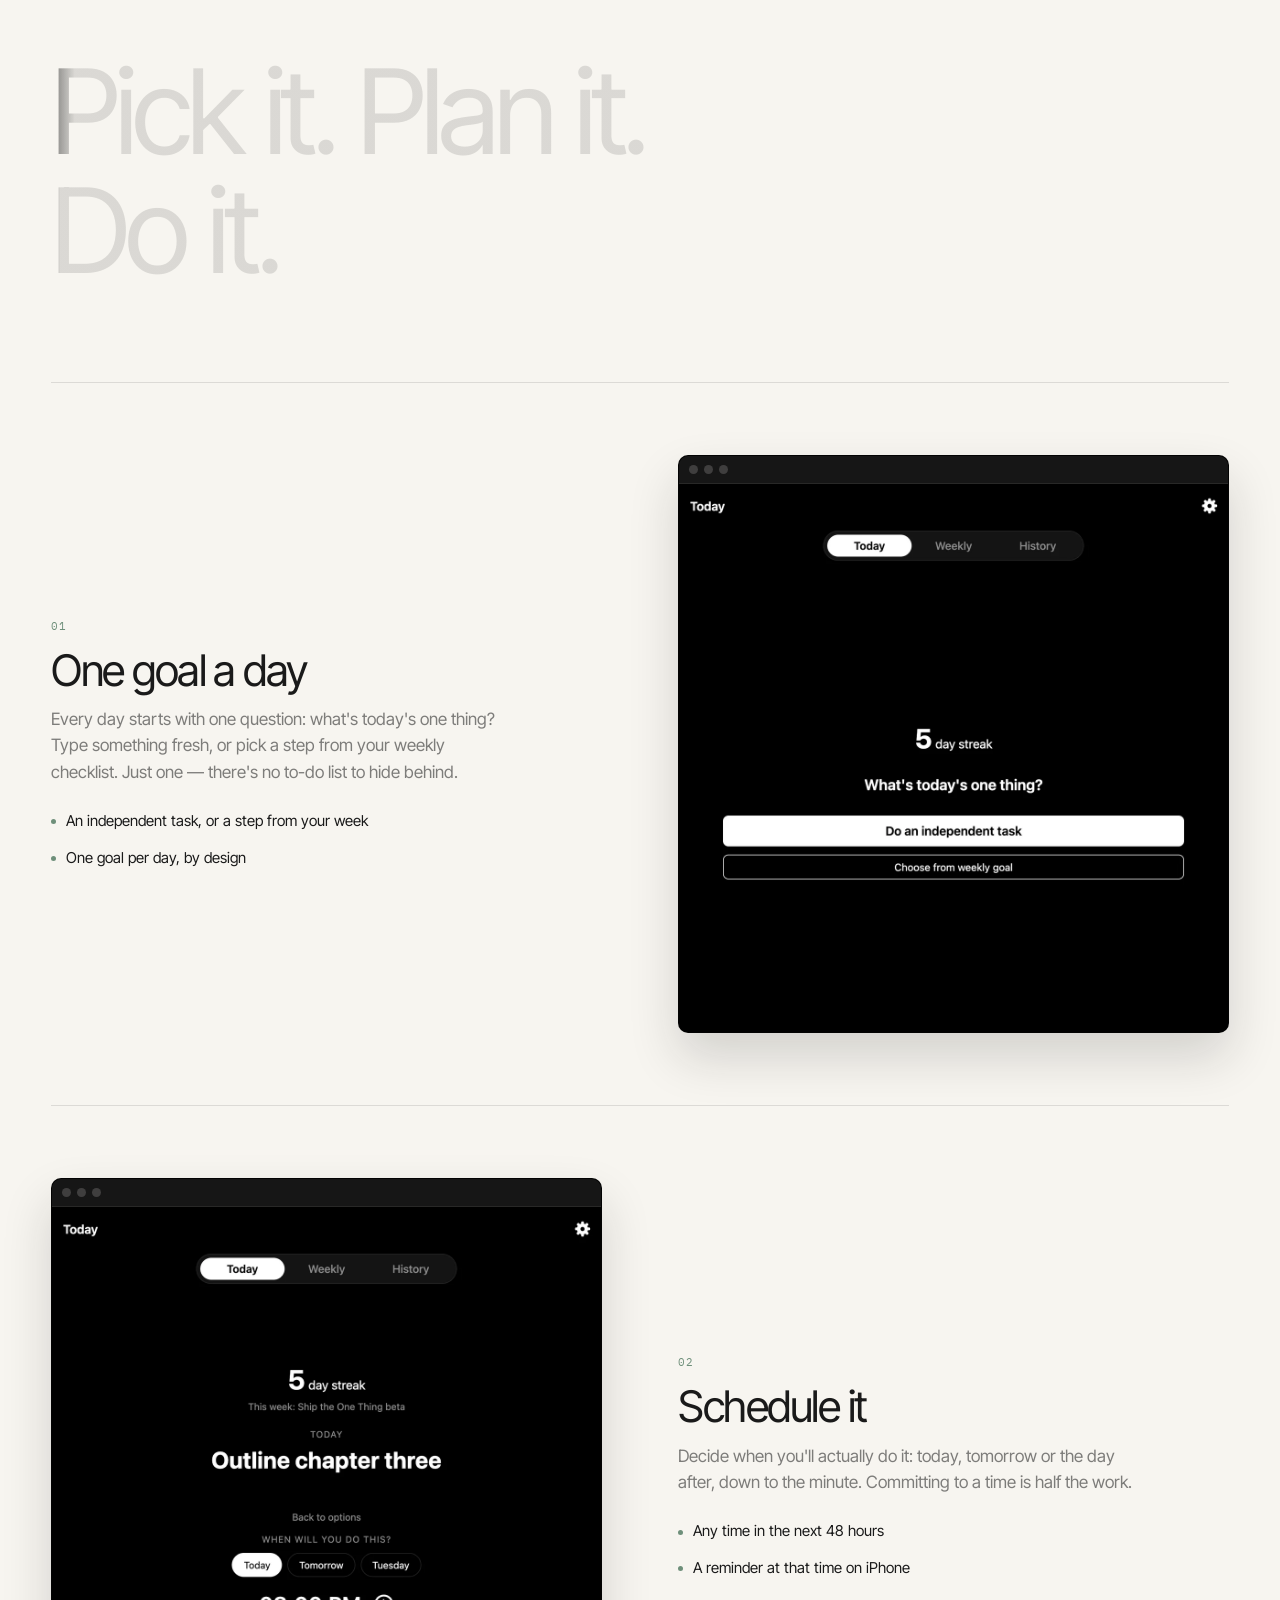
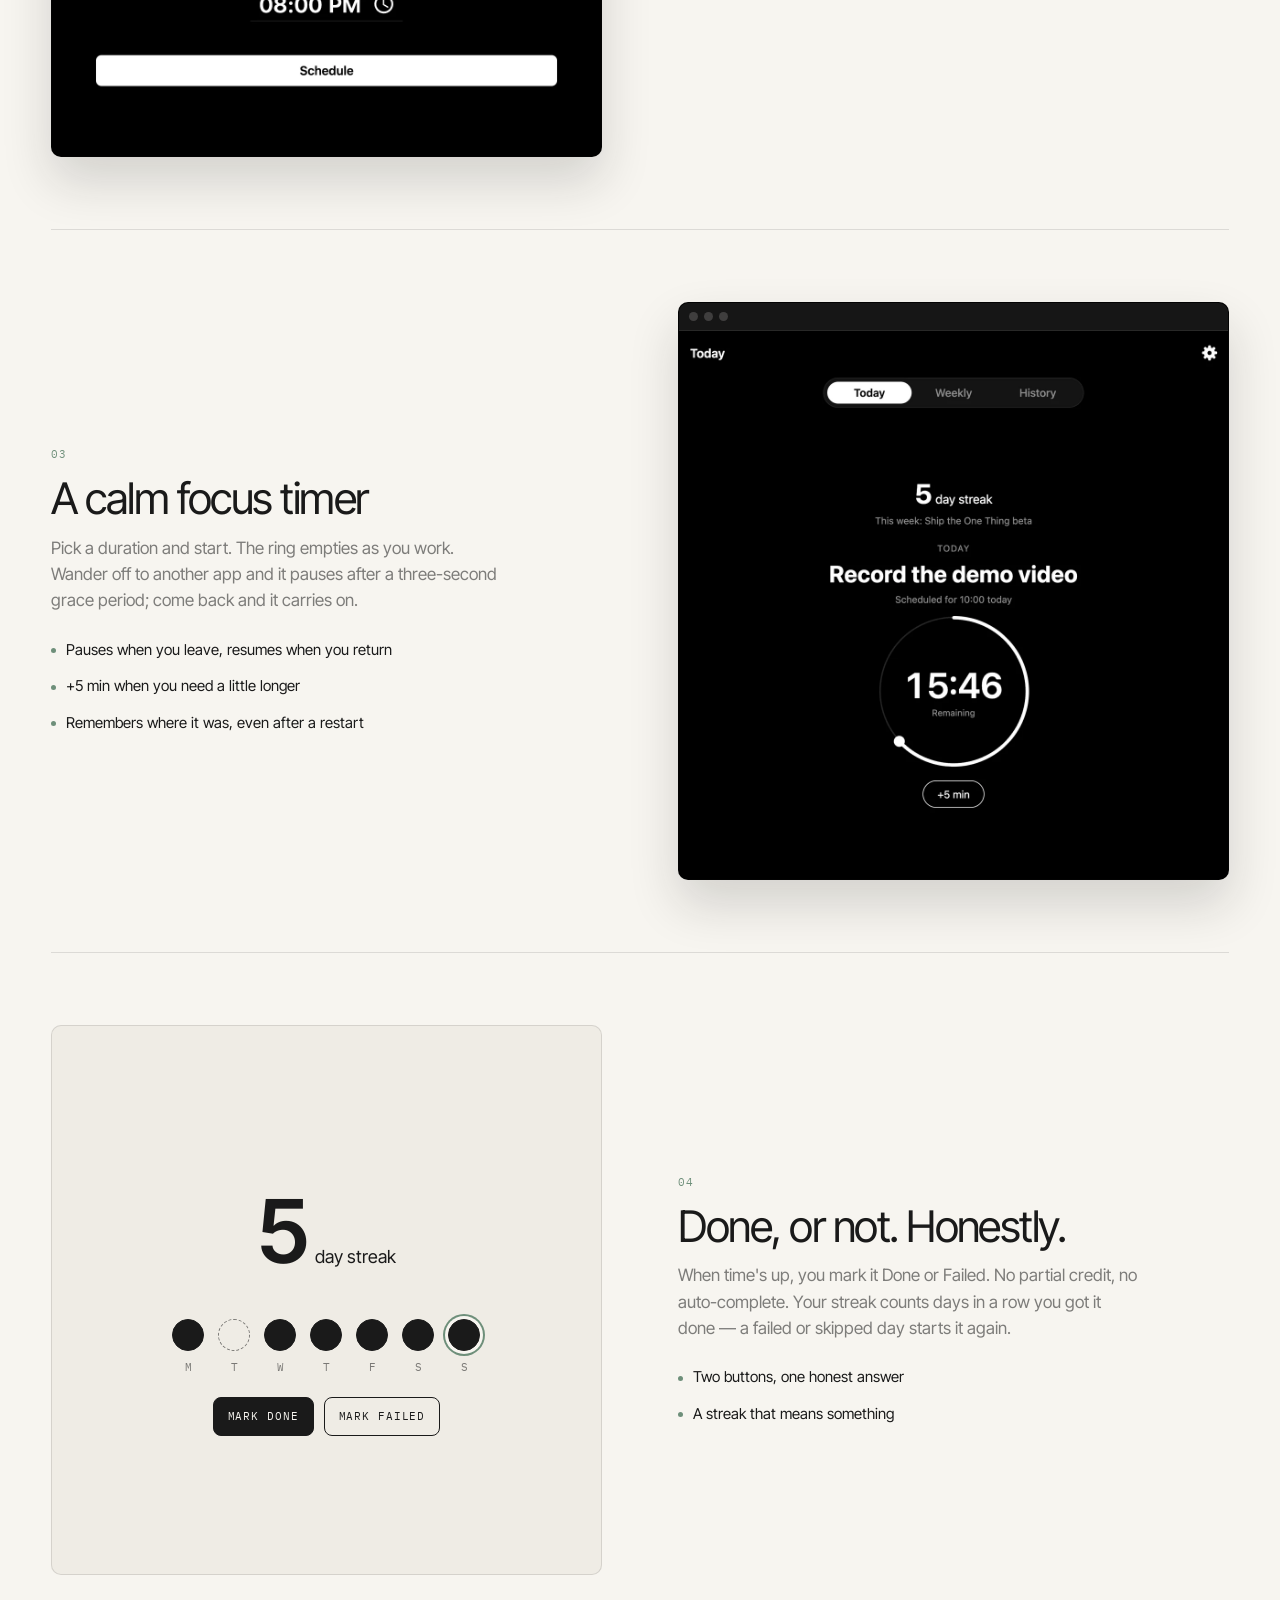
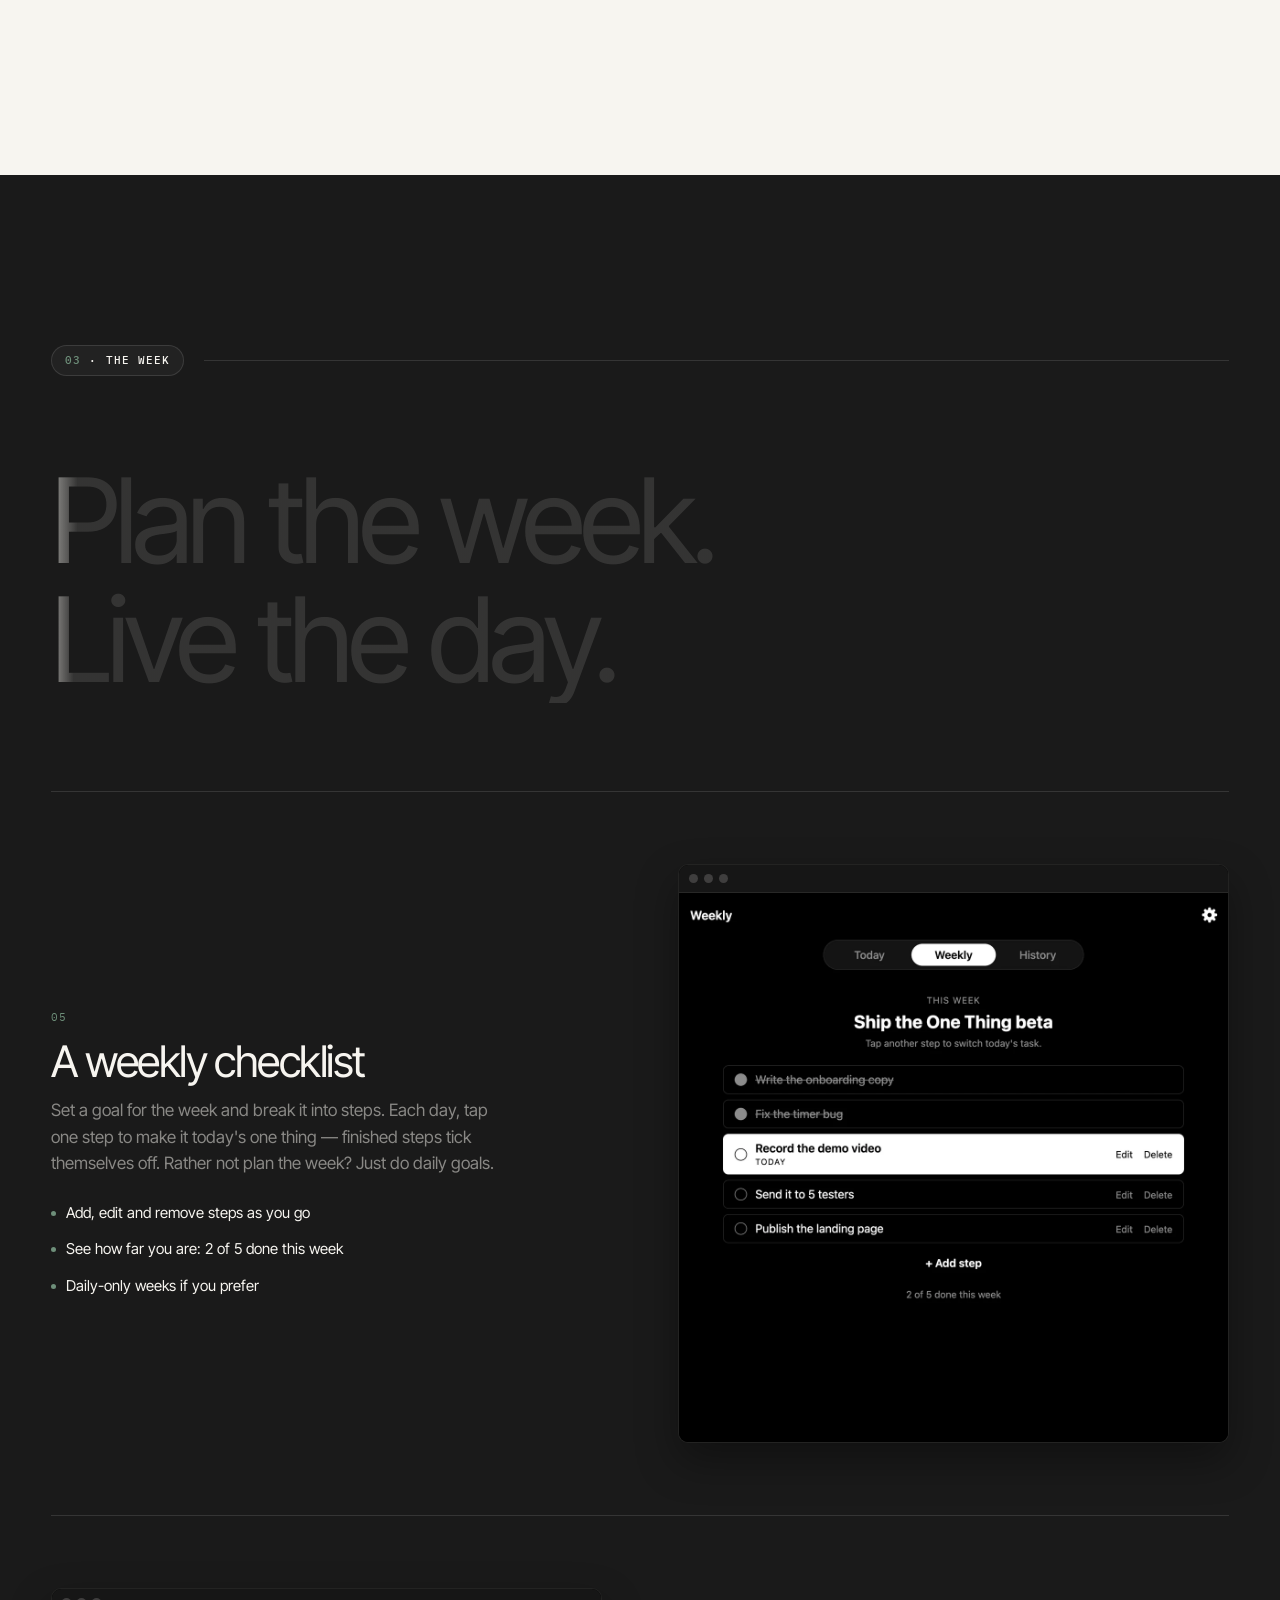
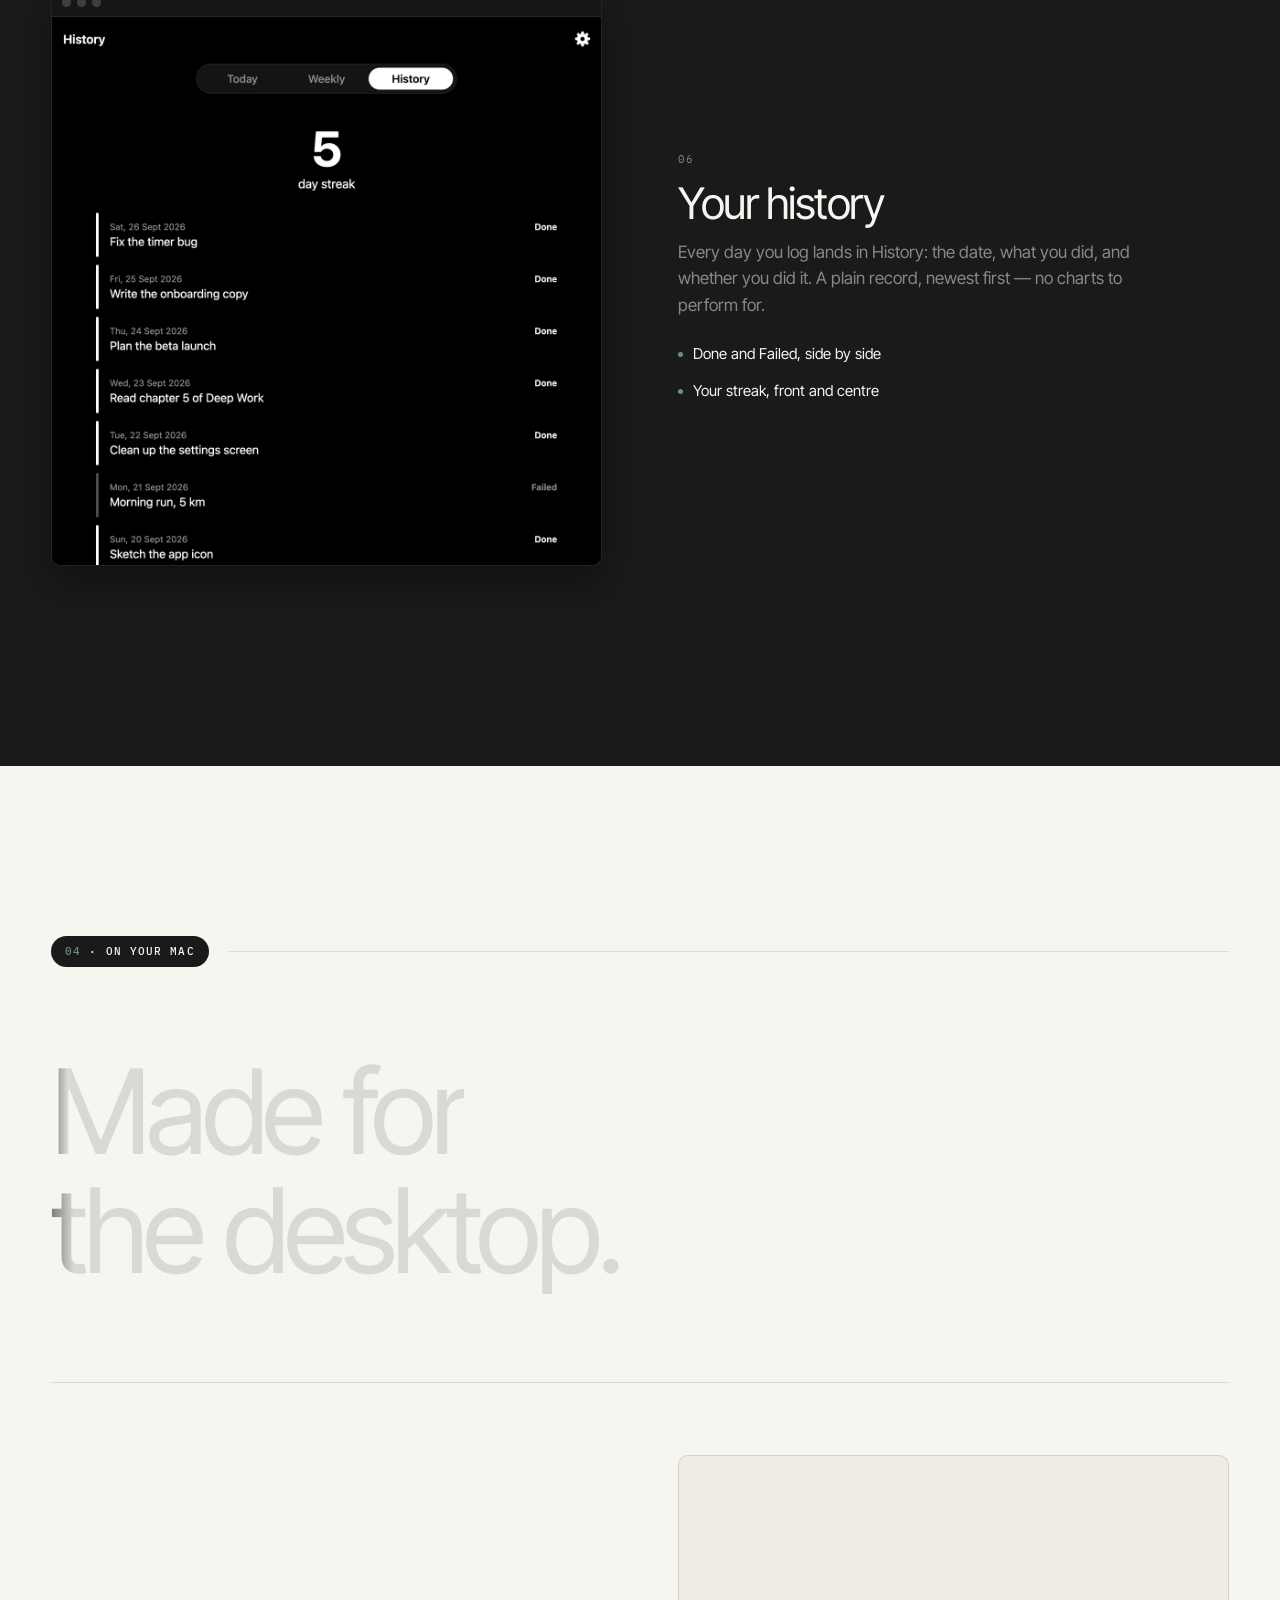
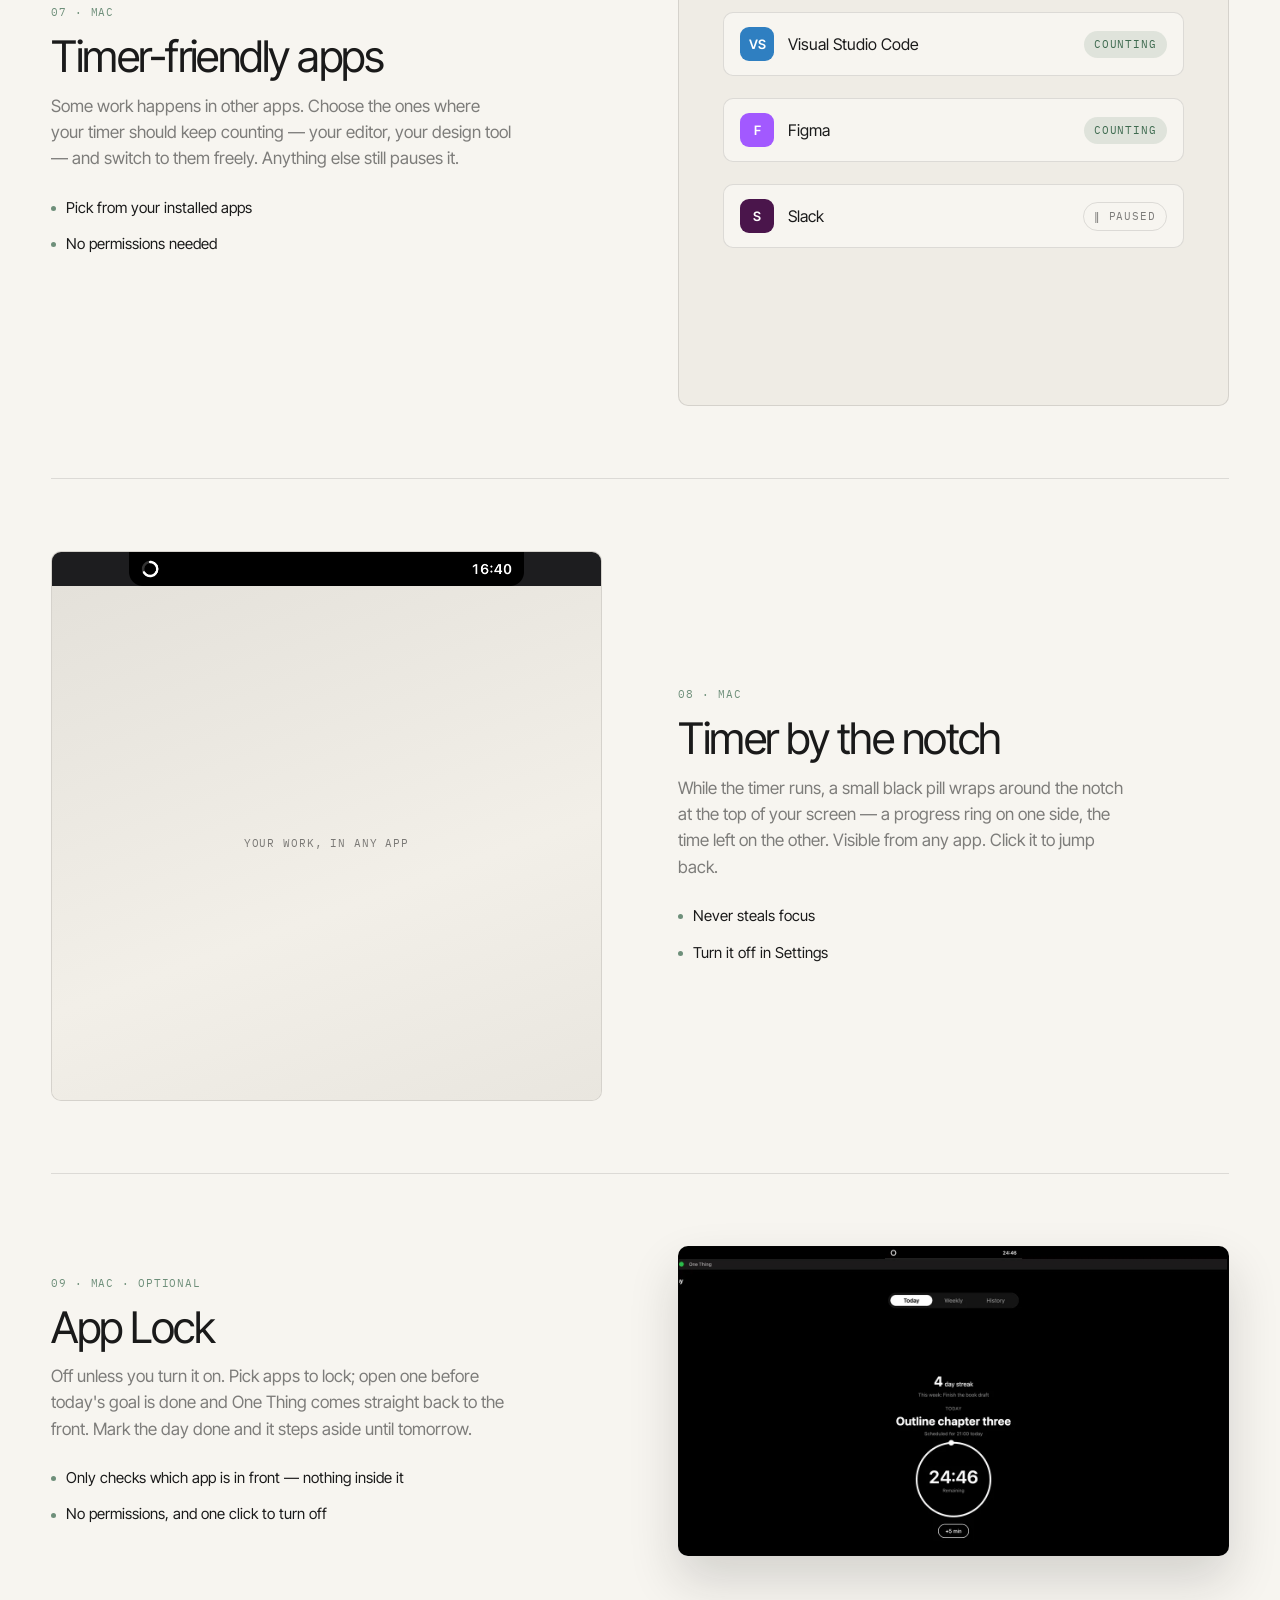
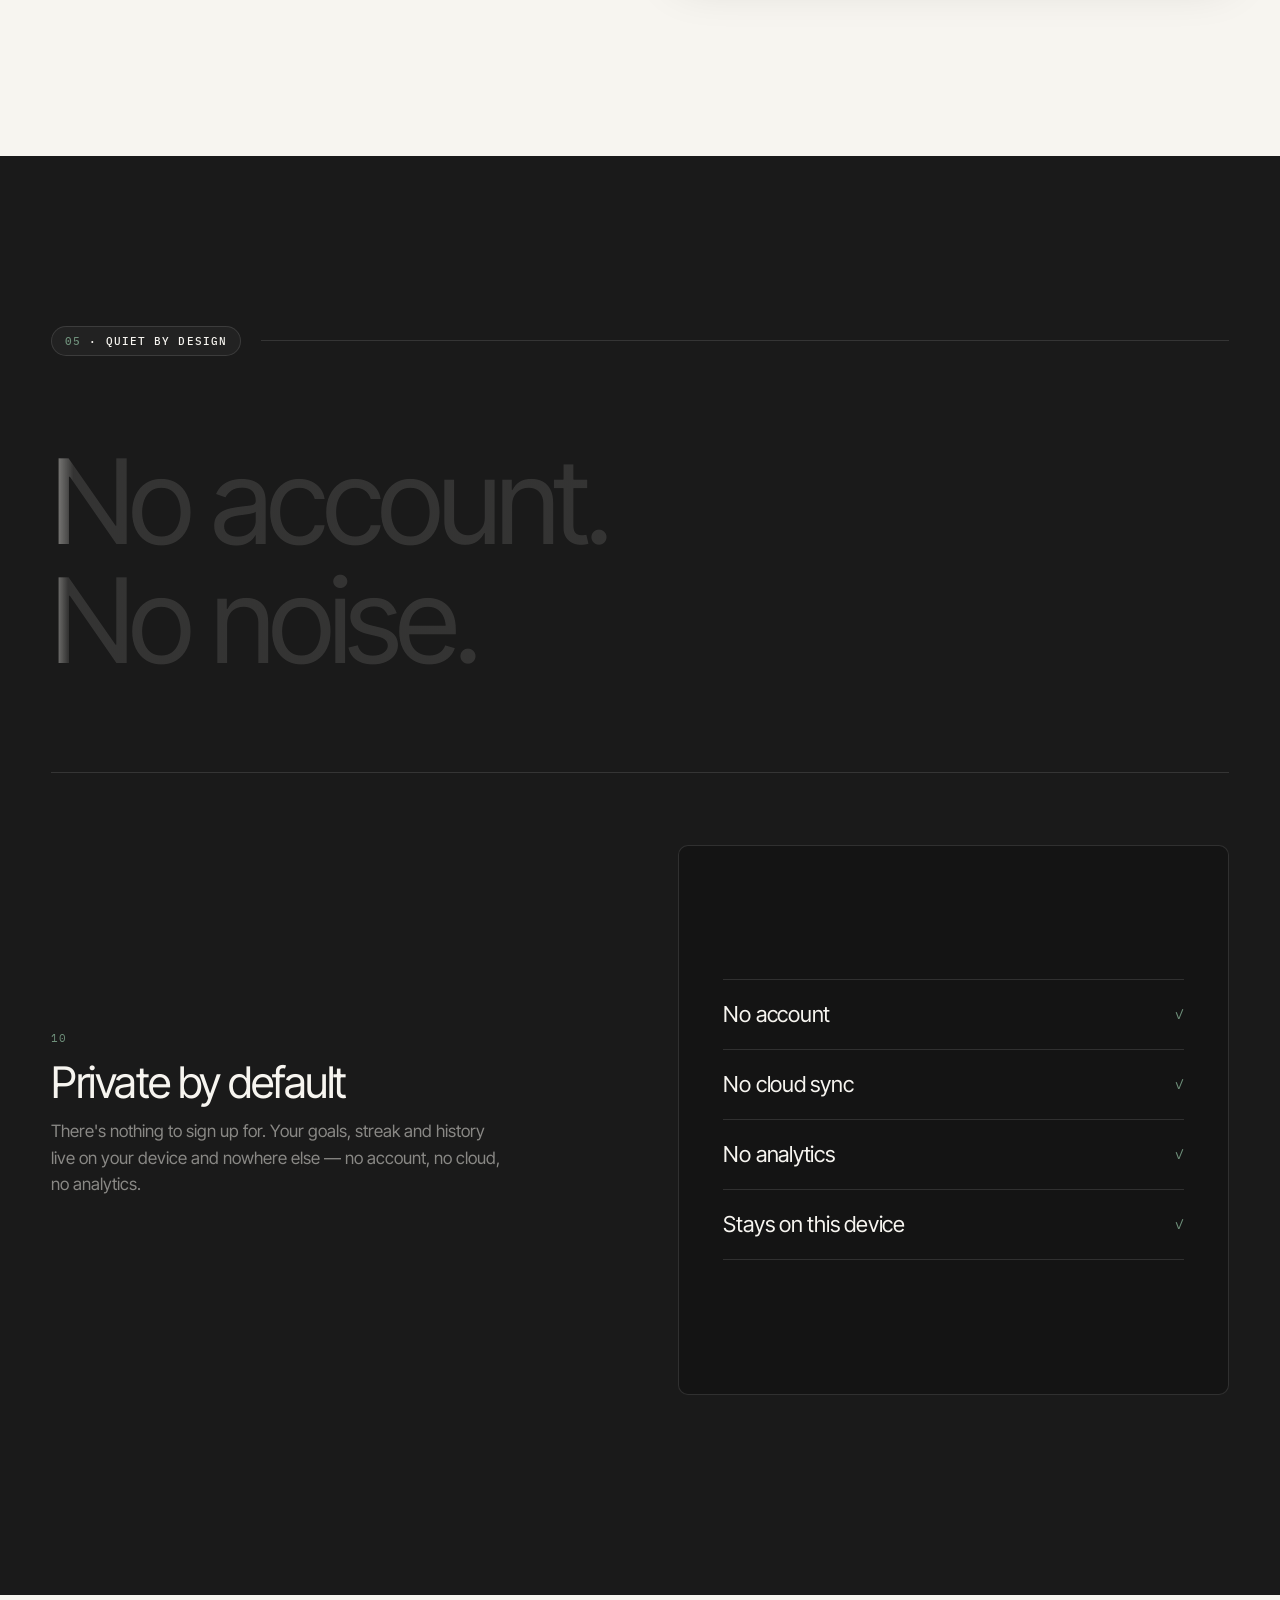
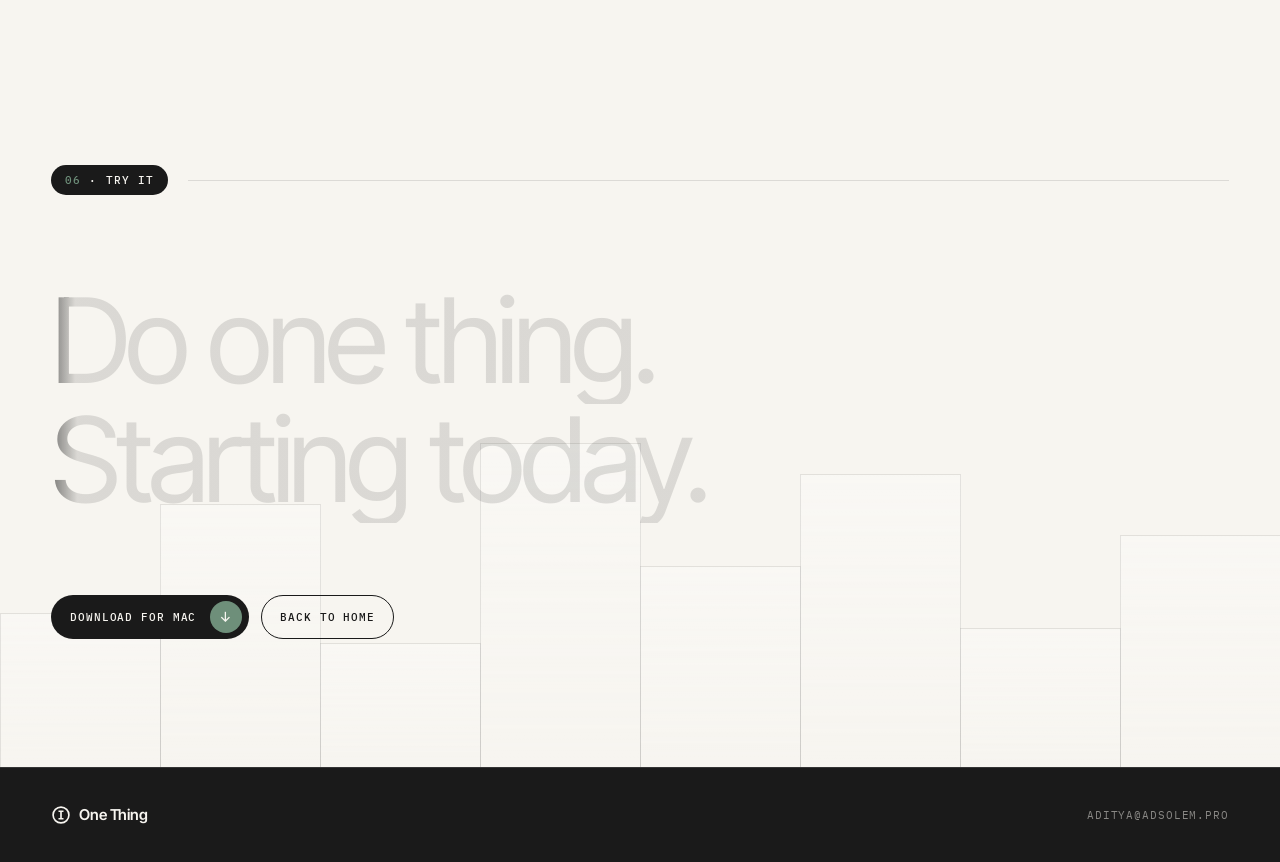
==== commit d1ae980a: "Remove the light/dark feature from the tour page Co-Authored-By: Claude Opus 5.5 <noreply@anthropic." ====
--- a/features/index.html
+++ b/features/index.html
@@ -71,7 +71,7 @@
           <span class="rule" aria-hidden="true"></span>
         </div>
         <h2 id="index-title" class="headline" data-reveal>
-          <span class="line">Eleven features.</span>
+          <span class="line">Ten features.</span>
           <span class="line">All of them free.</span>
         </h2>
 
@@ -85,8 +85,7 @@
           <li><a href="#timer-apps"><span class="num">07</span><span class="t">Timer-friendly apps</span><span class="where mono">Mac</span><span class="go" aria-hidden="true">→</span></a></li>
           <li><a href="#notch"><span class="num">08</span><span class="t">Timer by the notch</span><span class="where mono">Mac</span><span class="go" aria-hidden="true">→</span></a></li>
           <li><a href="#app-lock"><span class="num">09</span><span class="t">App Lock</span><span class="where mono">Mac · optional</span><span class="go" aria-hidden="true">→</span></a></li>
-          <li><a href="#themes"><span class="num">10</span><span class="t">Light, dark or system</span><span class="where mono">Mac · iPhone</span><span class="go" aria-hidden="true">→</span></a></li>
-          <li><a href="#private"><span class="num">11</span><span class="t">Private by default</span><span class="where mono">Mac · iPhone</span><span class="go" aria-hidden="true">→</span></a></li>
+          <li><a href="#private"><span class="num">10</span><span class="t">Private by default</span><span class="where mono">Mac · iPhone</span><span class="go" aria-hidden="true">→</span></a></li>
         </ol>
       </div>
     </section>
@@ -285,24 +284,9 @@
         </h2>
 
         <div class="features">
-          <article class="feature reveal" id="themes">
+          <article class="feature reveal" id="private">
             <div class="fcopy">
               <span class="fnum mono">10</span>
-              <h3>Light, dark or system</h3>
-              <p>Black and white, nothing else competing for attention. Follows your system's appearance, or choose light or dark yourself.</p>
-            </div>
-            <div class="illus illus-theme" role="img" aria-label="The appearance setting with System, Light and Dark options, beside a light and a dark preview">
-              <div class="theme-previews">
-                <div class="tp tp-light"><strong>5</strong><span>day streak</span></div>
-                <div class="tp tp-dark"><strong>5</strong><span>day streak</span></div>
-              </div>
-              <div class="seg mono"><span class="on">System</span><span>Light</span><span>Dark</span></div>
-            </div>
-          </article>
-
-          <article class="feature reveal" id="private">
-            <div class="fcopy">
-              <span class="fnum mono">11</span>
               <h3>Private by default</h3>
               <p>There's nothing to sign up for. Your goals, streak and history live on your device and nowhere else — no account, no cloud, no analytics.</p>
             </div>
--- a/styles.css
+++ b/styles.css
@@ -422,15 +422,6 @@
 }
 .clip video { display: block; width: 100%; height: 100%; object-fit: cover; }
 
-.illus-theme { align-items: center; }
-.theme-previews { display: flex; gap: 14px; width: min(100%, 380px); }
-.tp { flex: 1; aspect-ratio: 3 / 4; border-radius: 12px; display: grid; place-content: center; justify-items: center; gap: 4px; font-size: 13px; }
-.tp strong { font-size: 40px; font-weight: 600; letter-spacing: -0.04em; line-height: 1; }
-.tp-light { background: #fff; color: #000; }
-.tp-dark { background: #000; color: #fff; border: 1px solid rgba(247, 245, 240, 0.16); }
-.seg { display: flex; padding: 4px; border-radius: 999px; background: #1F1F1F; border: 1px solid var(--line); }
-.seg span { padding: 8px 16px; border-radius: 999px; color: var(--muted); }
-.seg .on { background: var(--paper); color: var(--ink); }
 
 .checks { list-style: none; margin: 0; padding: 0; width: 100%; }
 .checks li { display: flex; justify-content: space-between; align-items: center; padding: 18px 0; border-bottom: 1px solid var(--line); font-size: clamp(18px, 2vw, 22px); letter-spacing: -0.01em; }
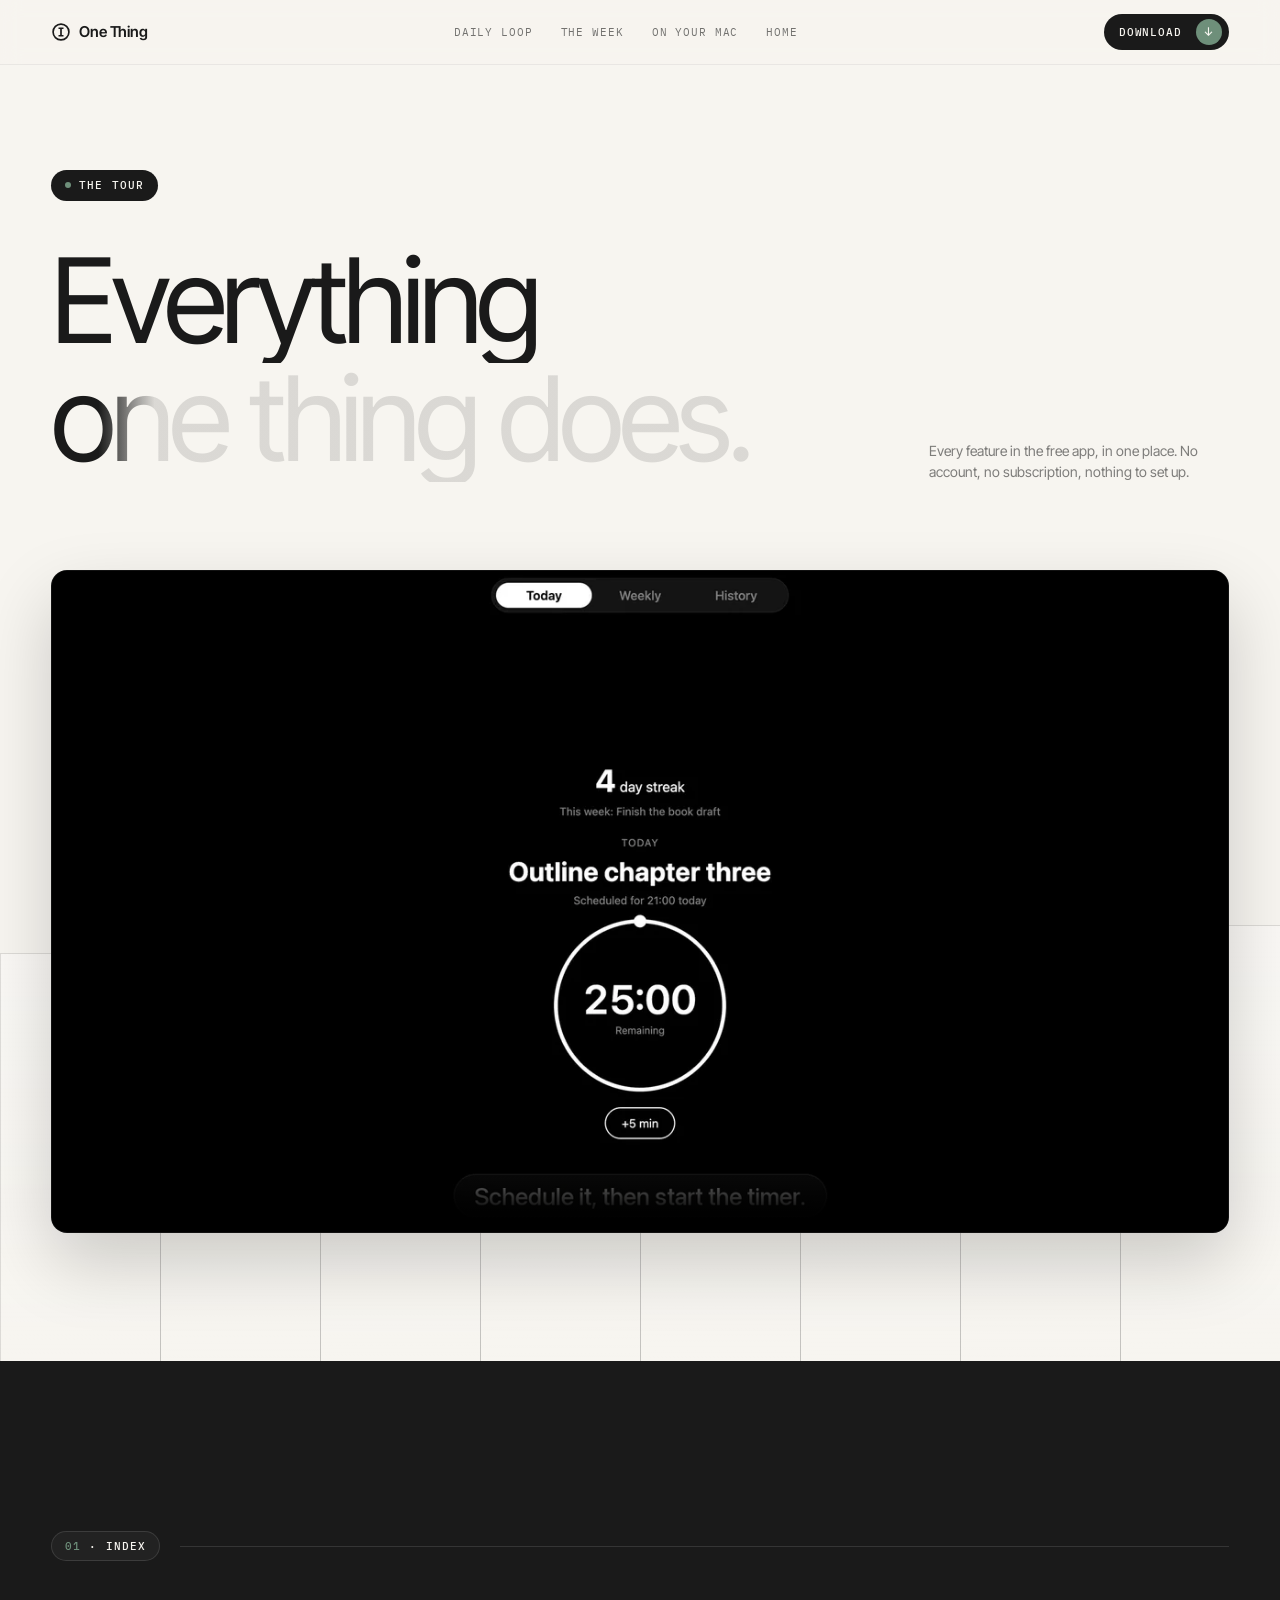
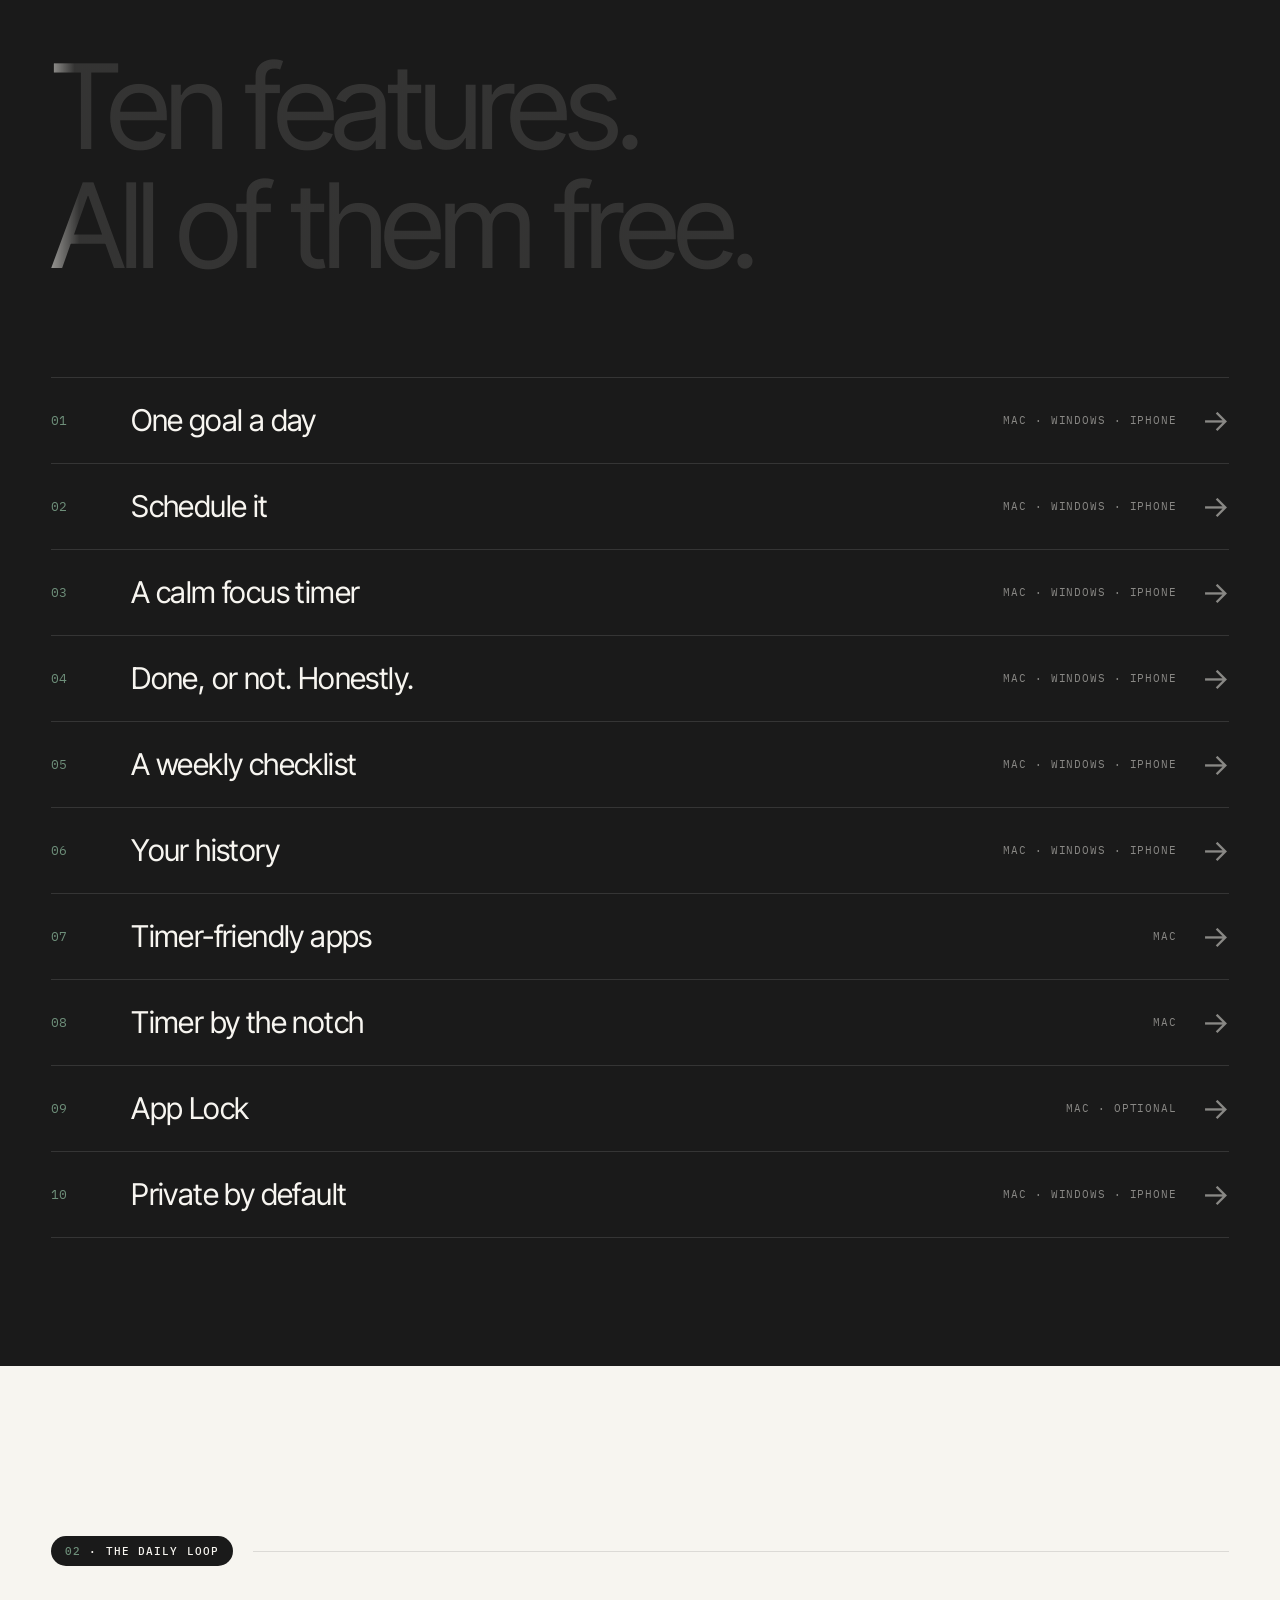
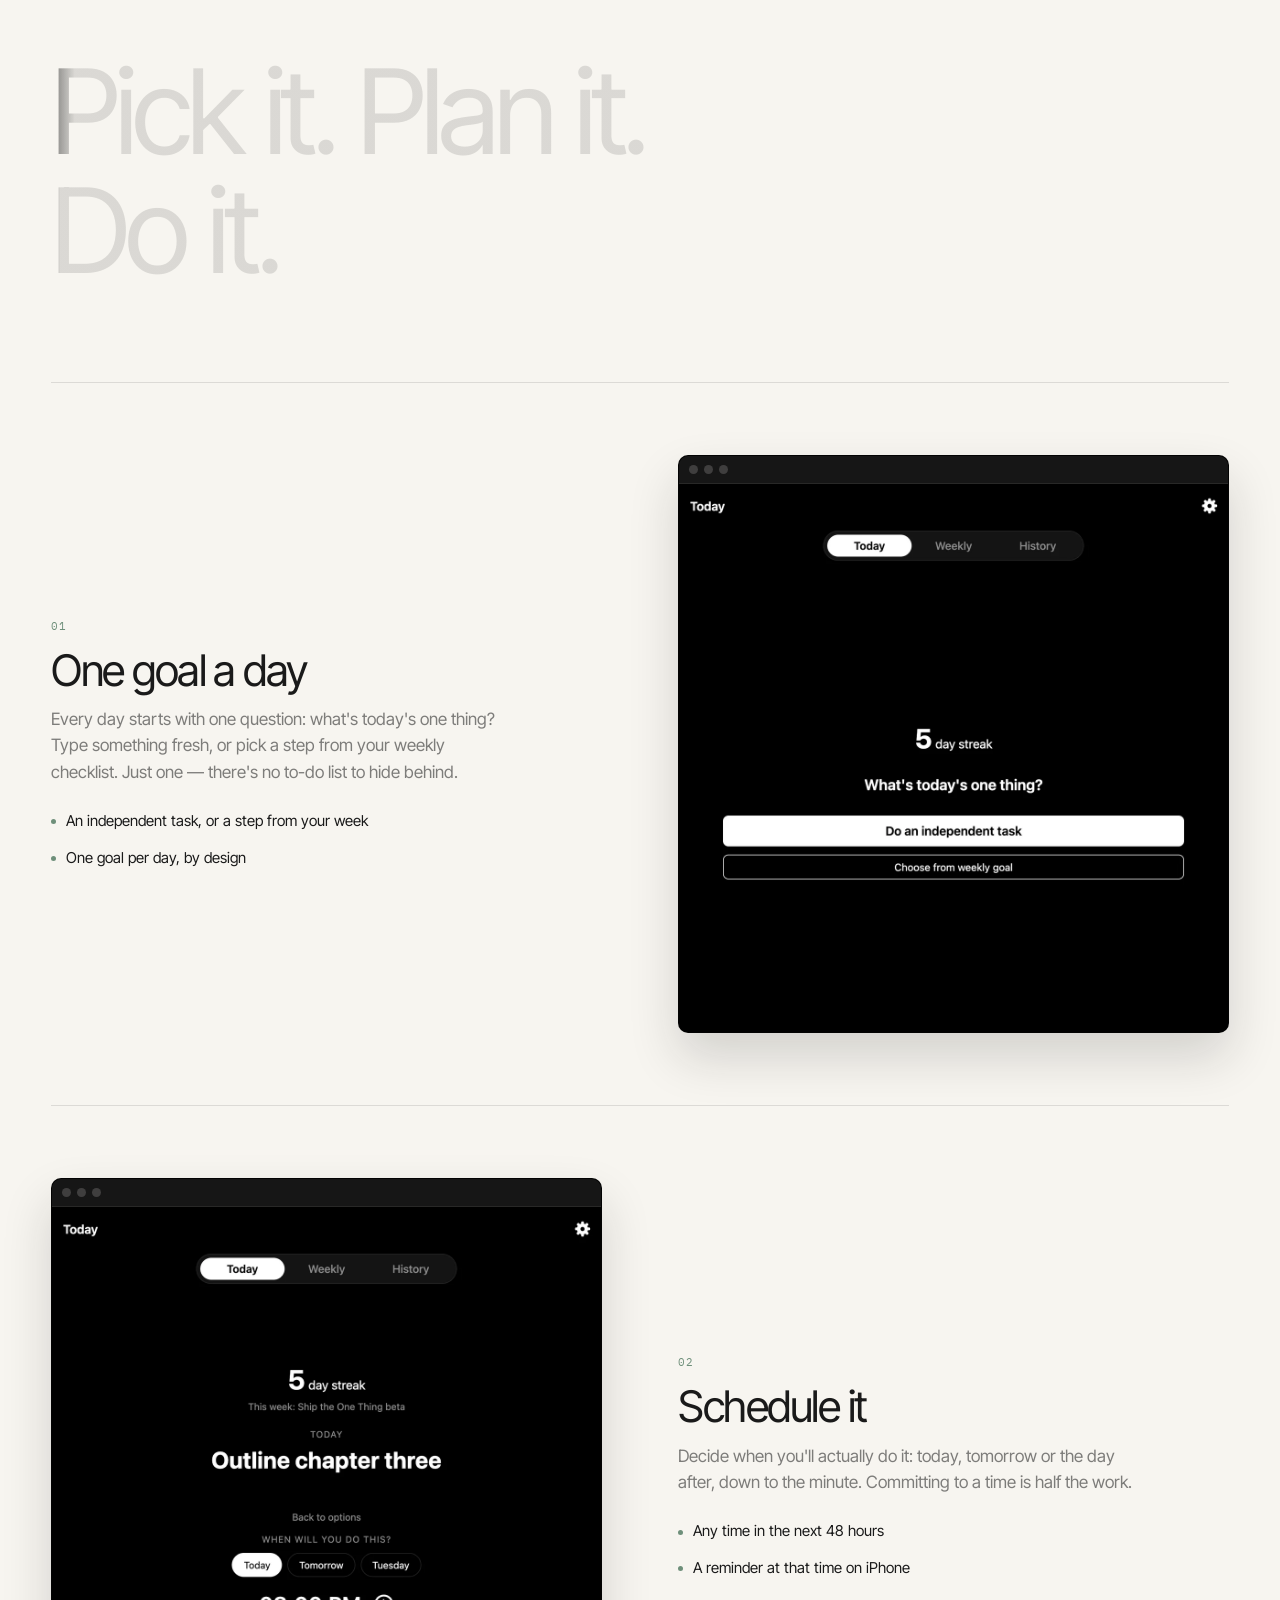
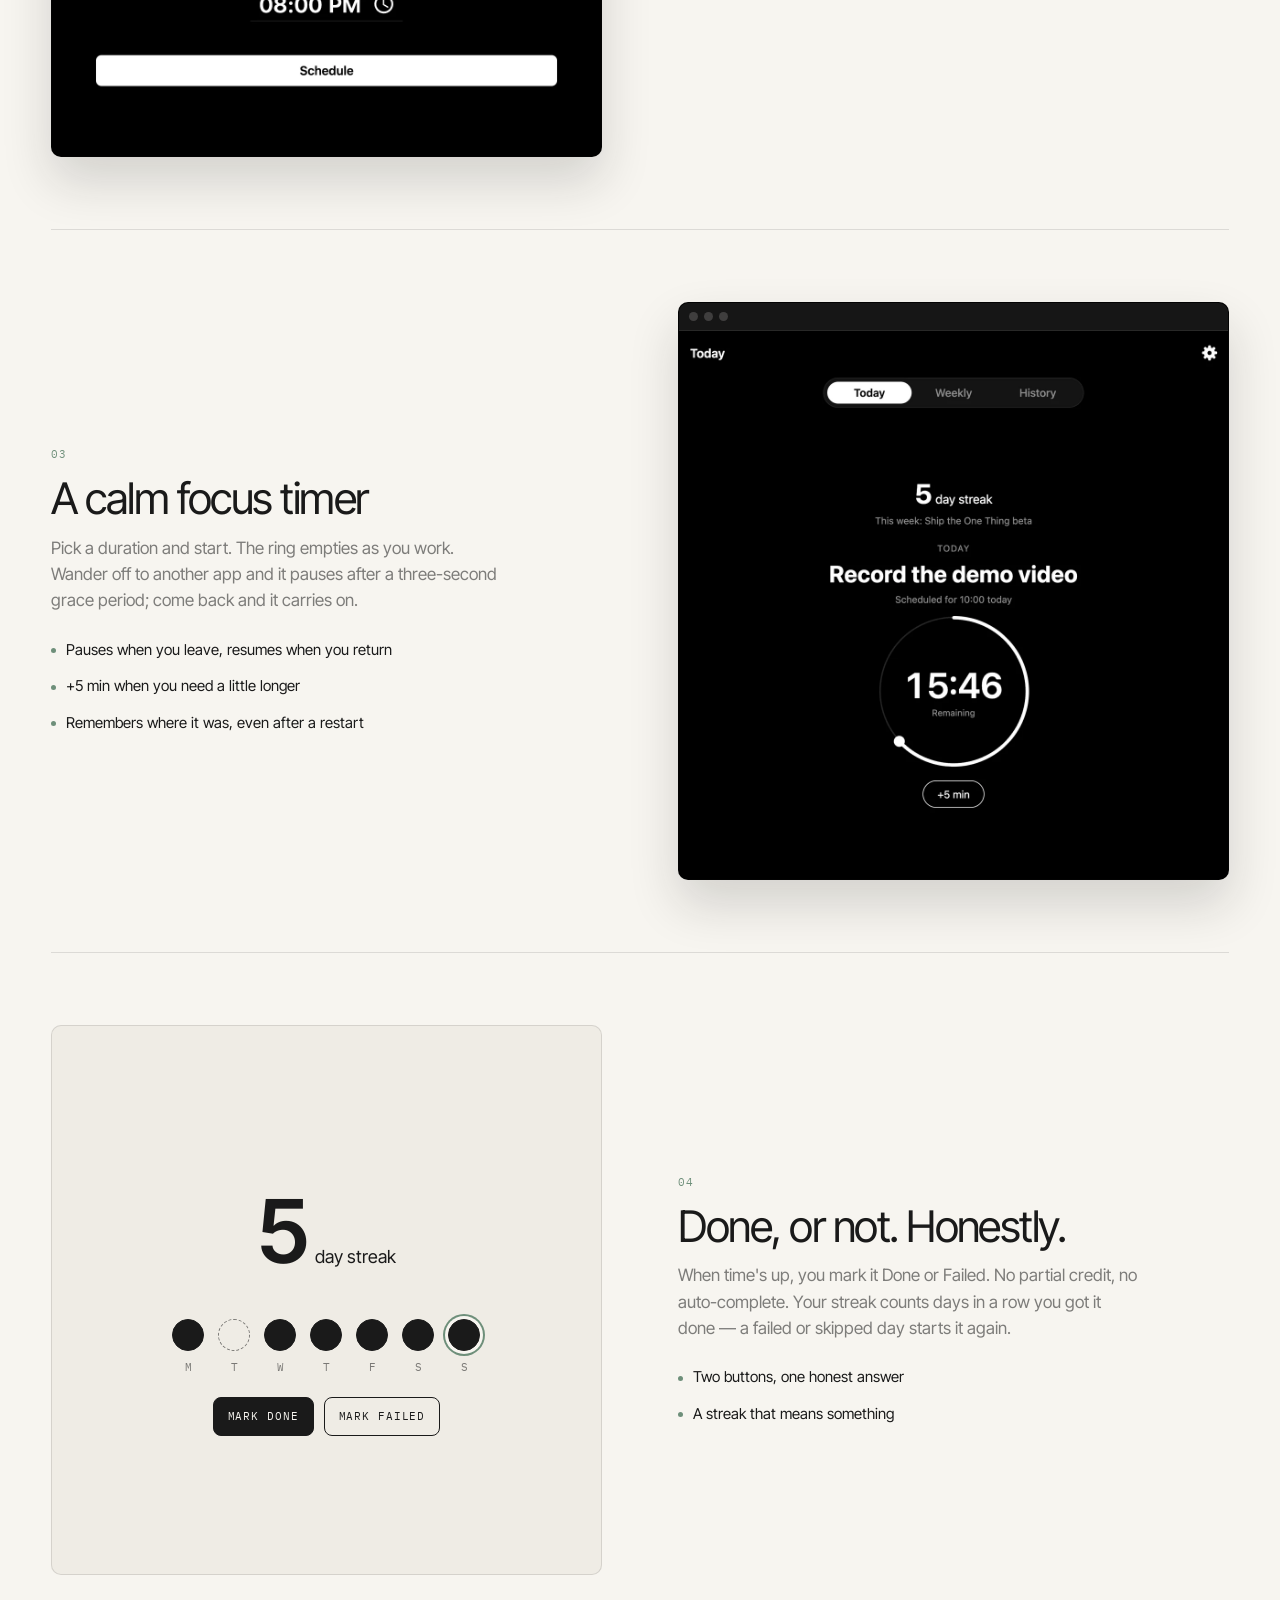
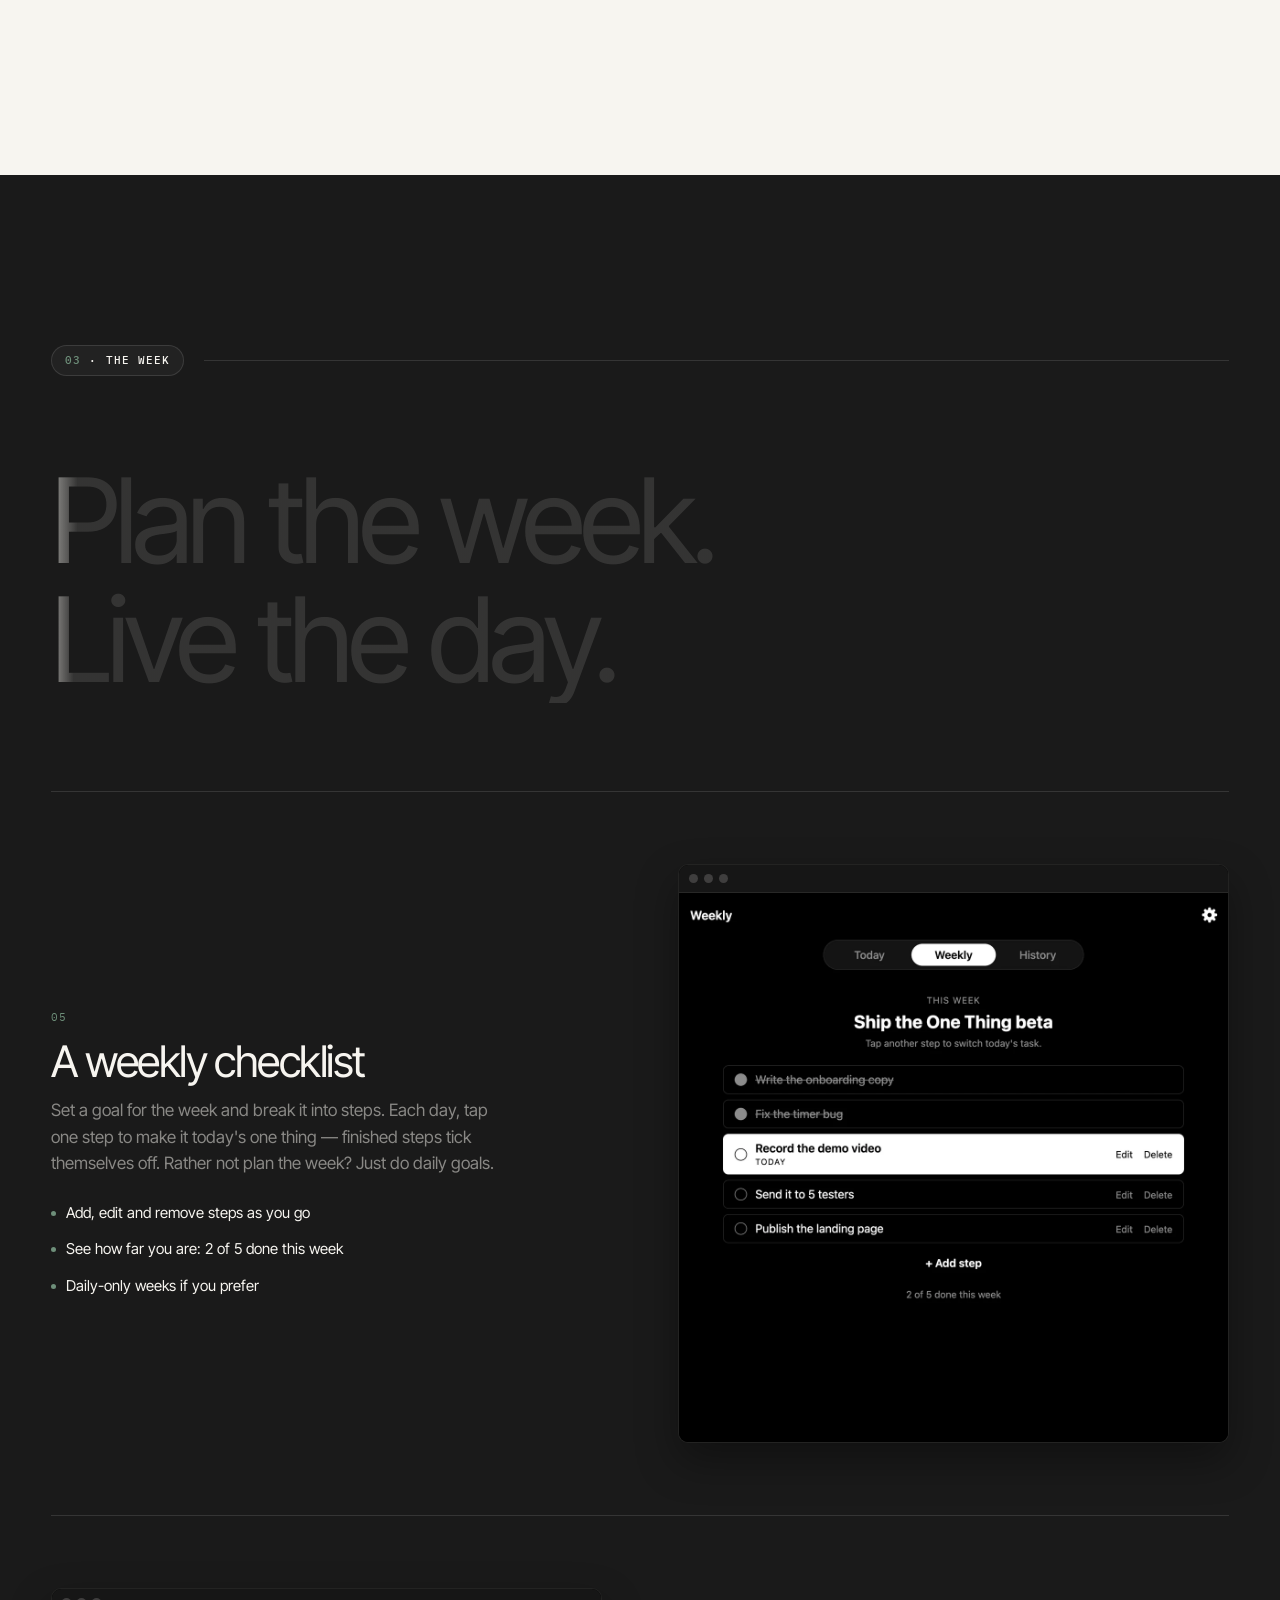
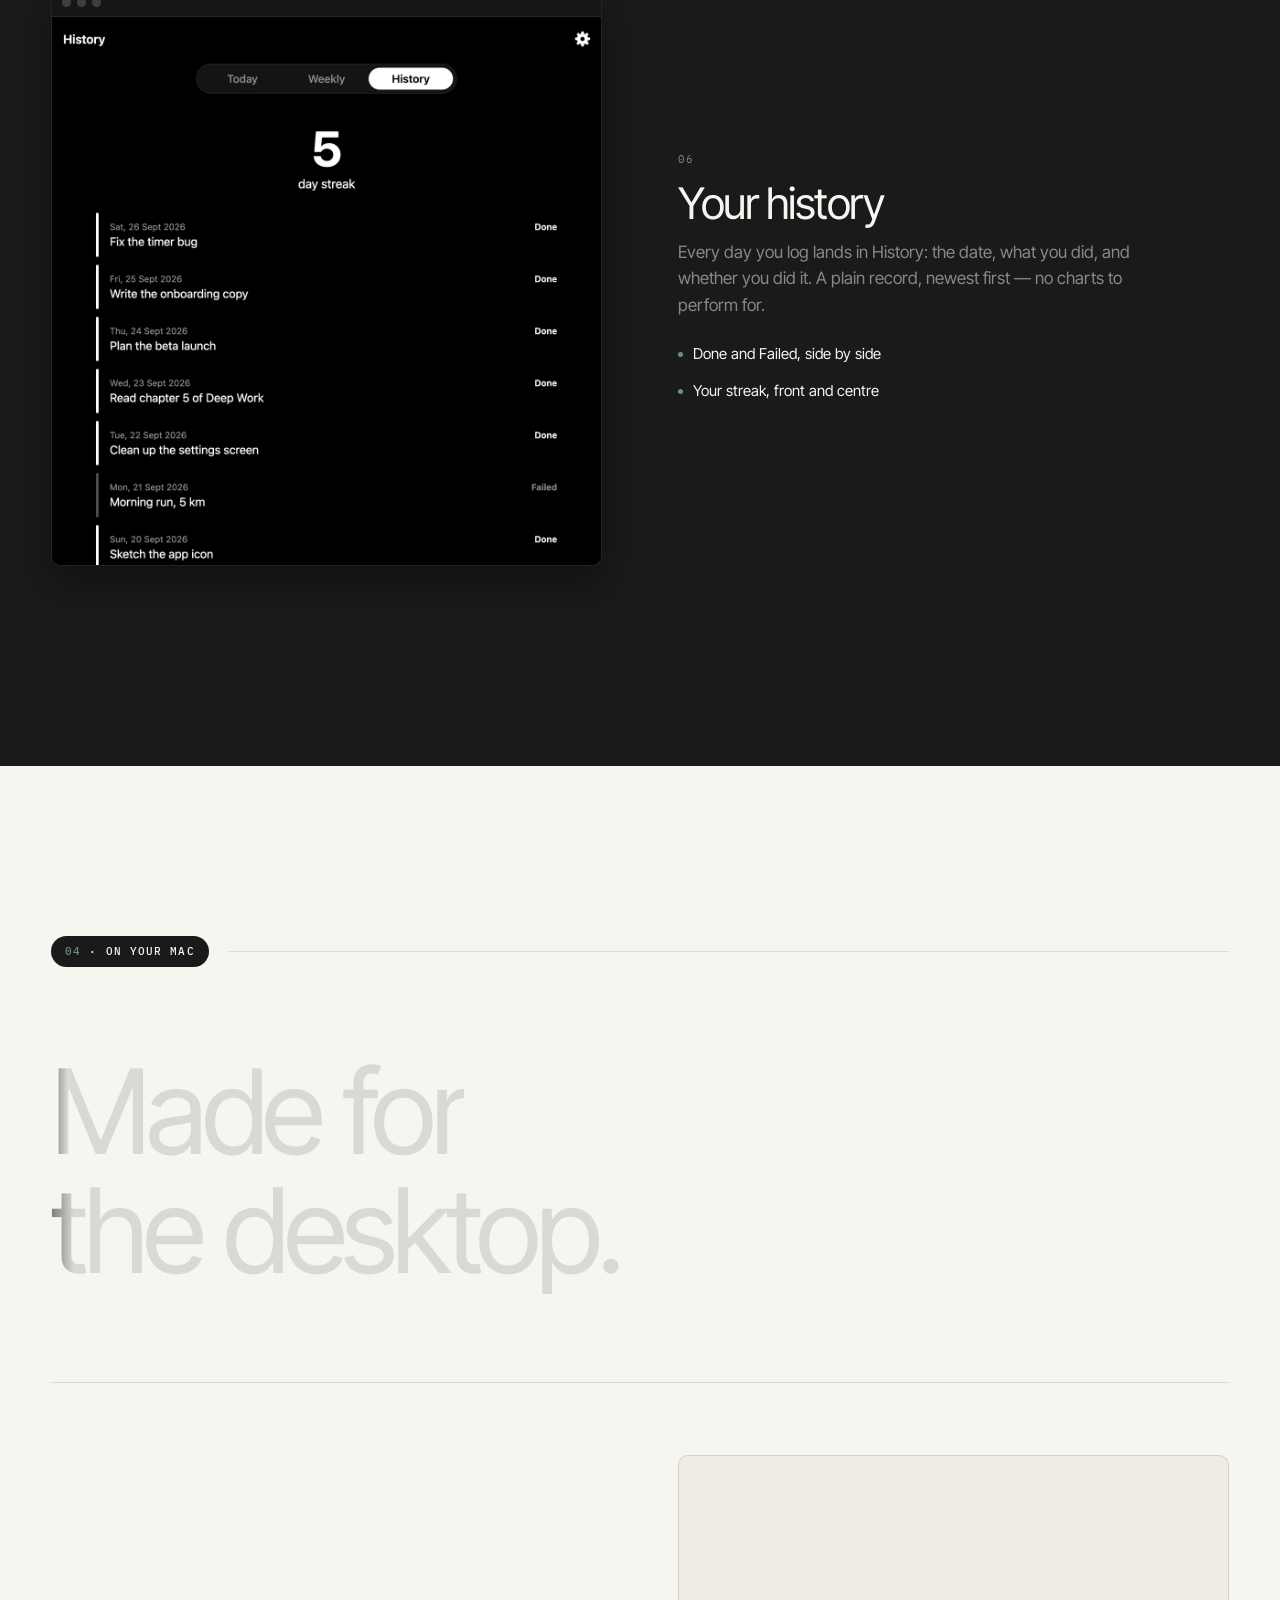
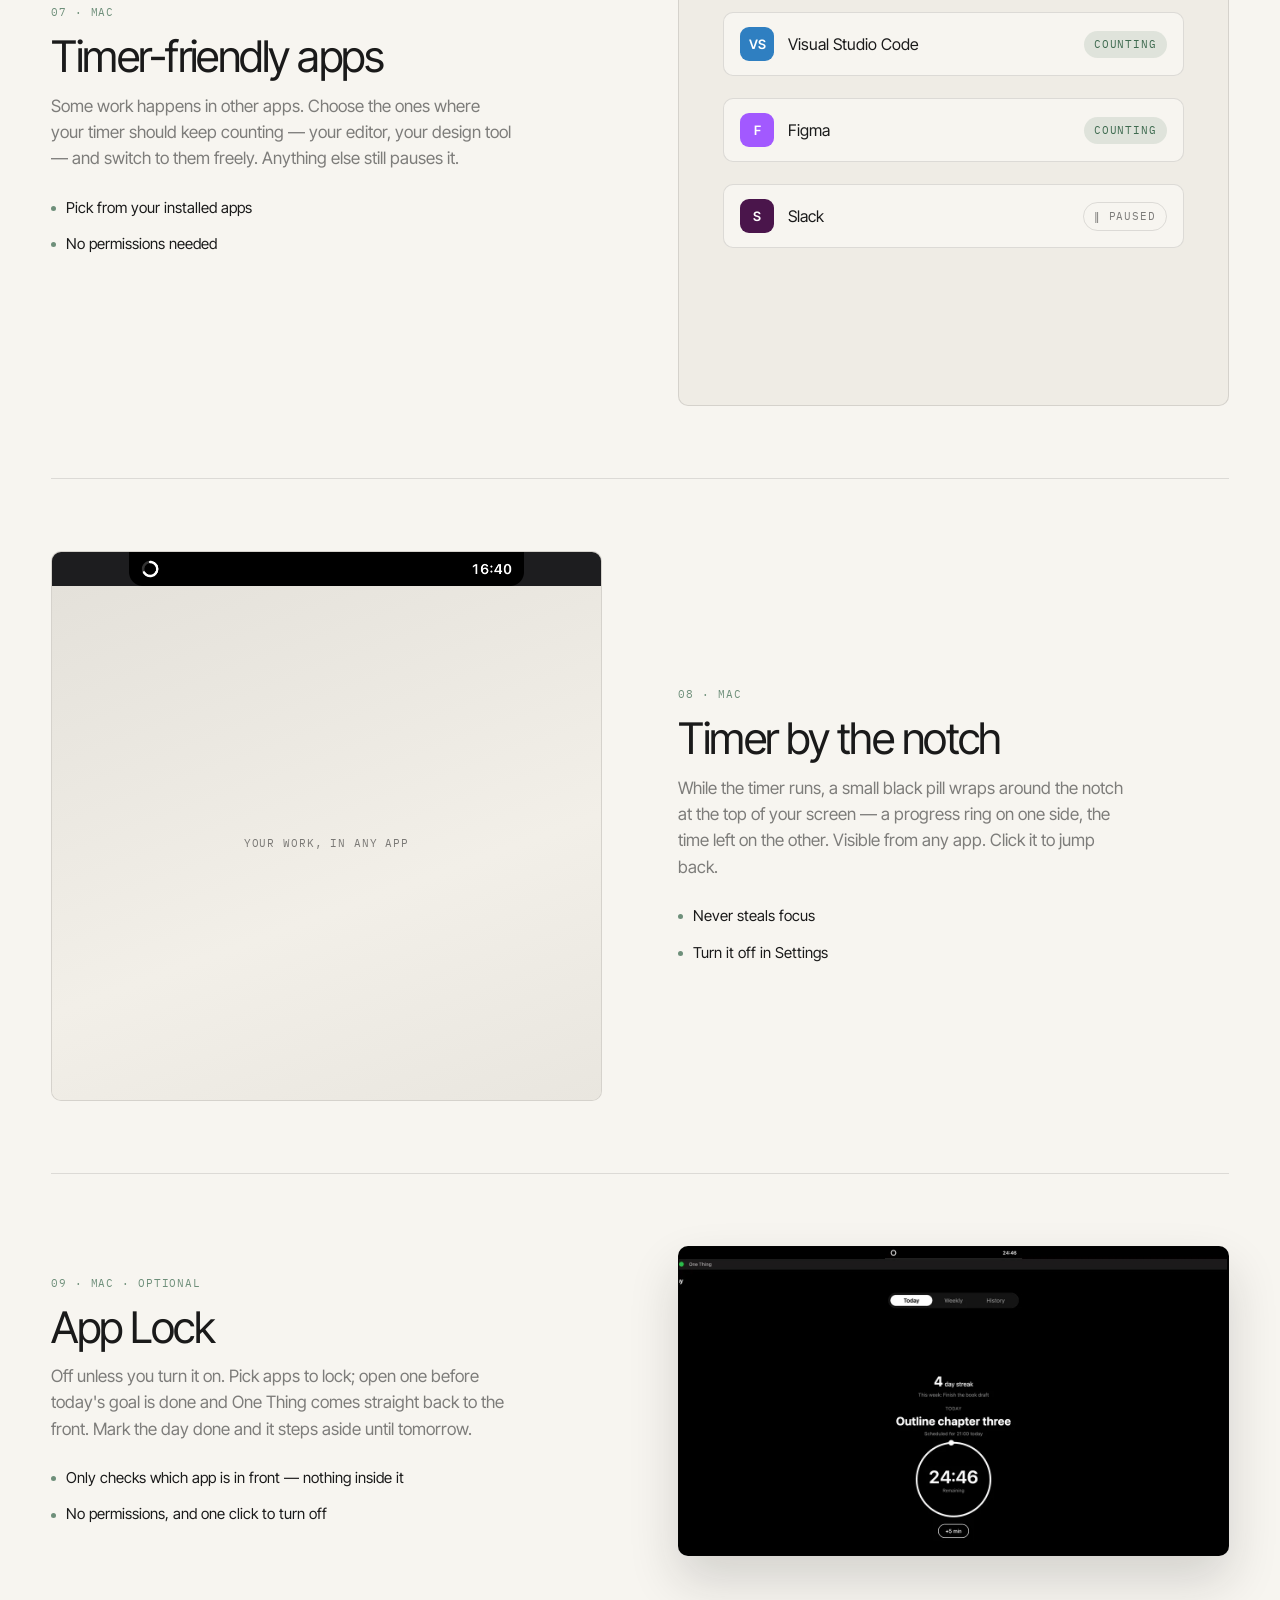
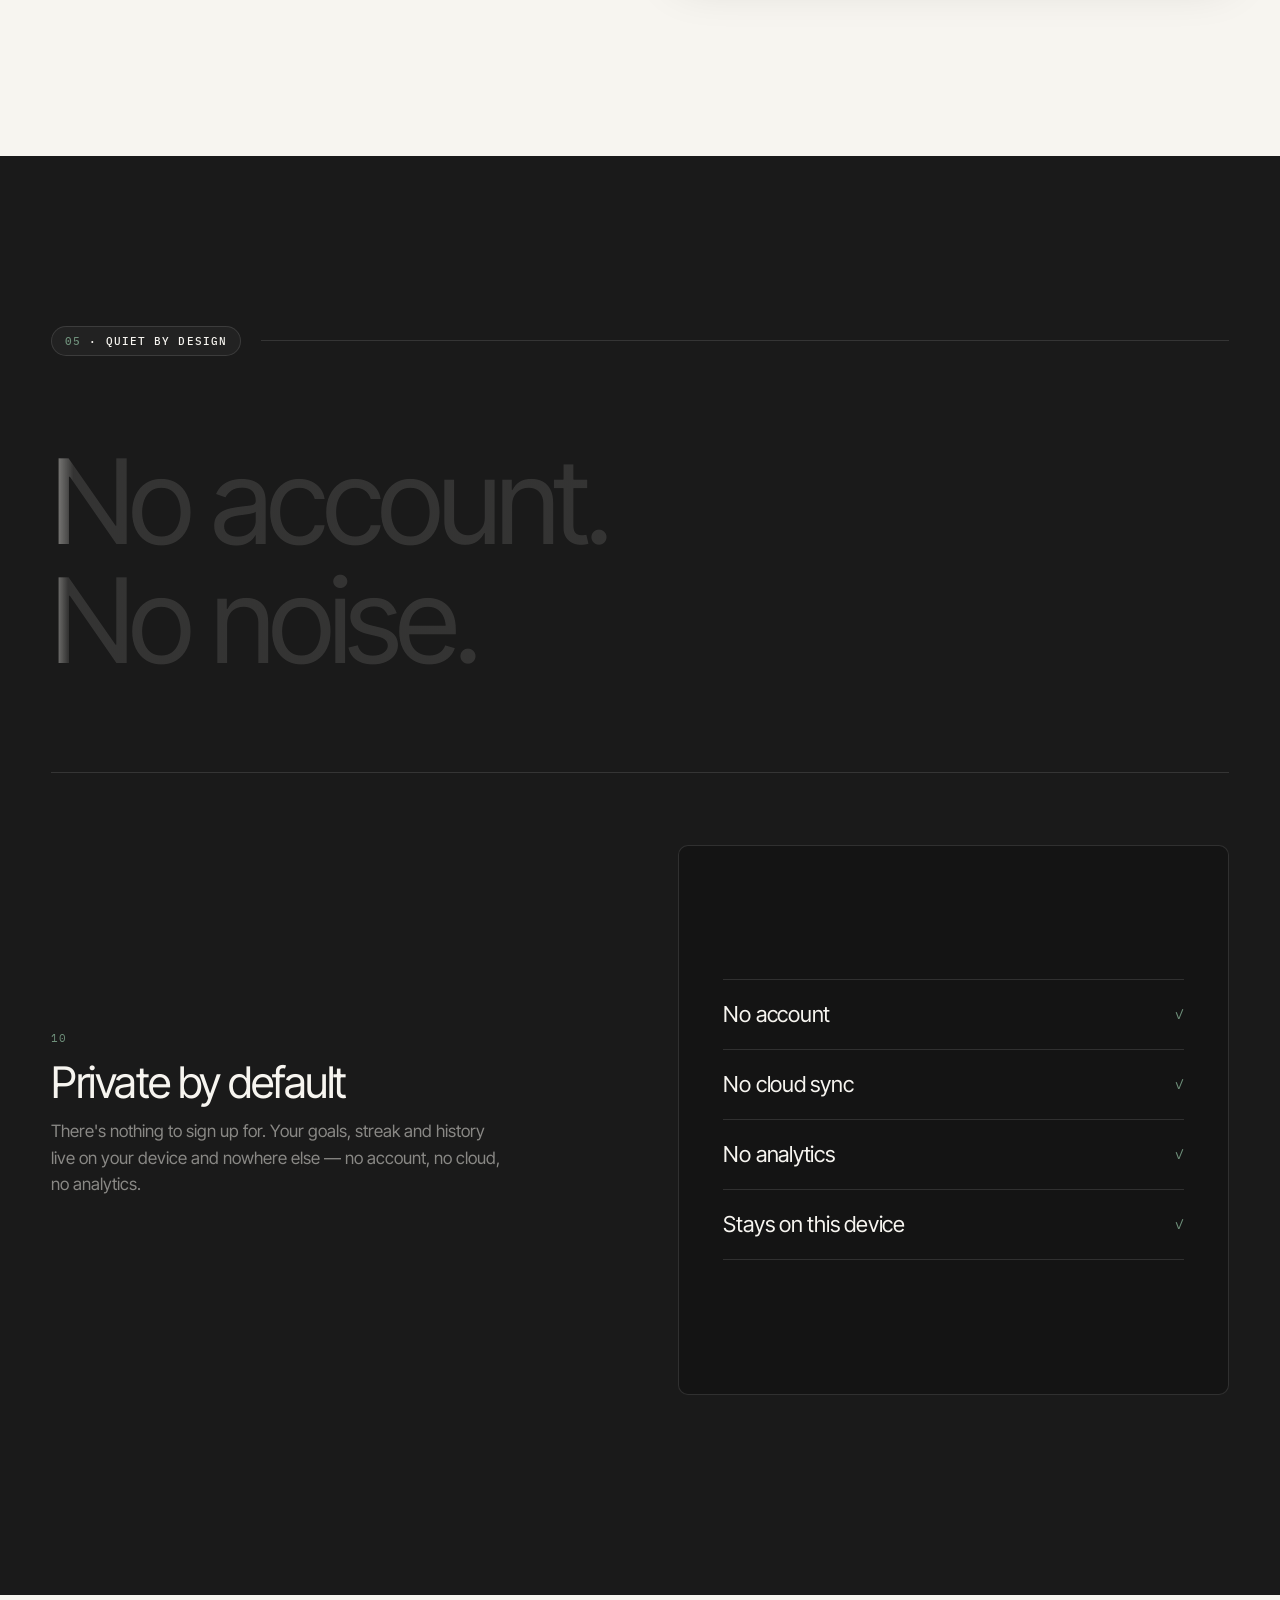
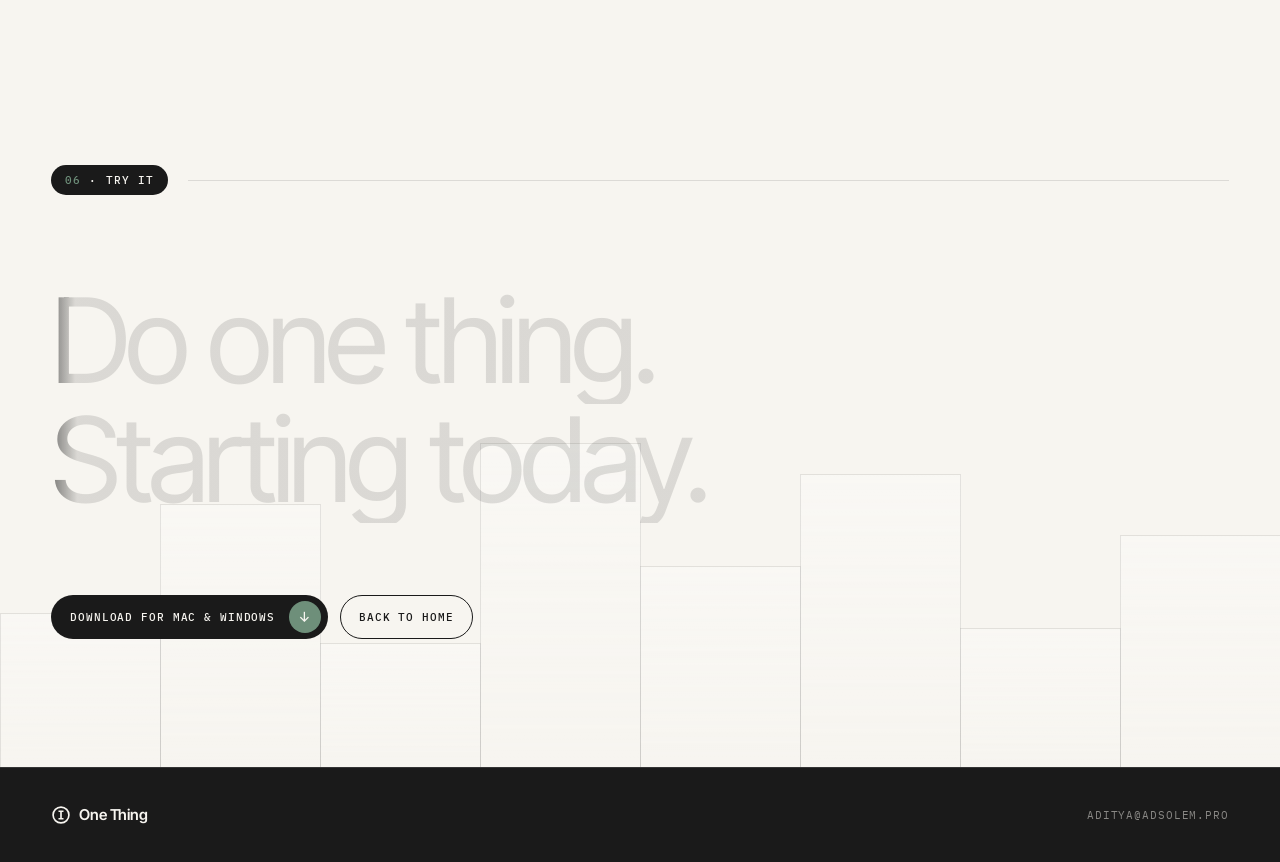
==== commit e796e543: "Add the Windows download - Download section: Mac (.dmg) and Windows (.exe) buttons, the visitor's   " ====
--- a/features/index.html
+++ b/features/index.html
@@ -76,16 +76,16 @@
         </h2>
 
         <ol class="index">
-          <li><a href="#goal"><span class="num">01</span><span class="t">One goal a day</span><span class="where mono">Mac · iPhone</span><span class="go" aria-hidden="true">→</span></a></li>
-          <li><a href="#schedule"><span class="num">02</span><span class="t">Schedule it</span><span class="where mono">Mac · iPhone</span><span class="go" aria-hidden="true">→</span></a></li>
-          <li><a href="#timer"><span class="num">03</span><span class="t">A calm focus timer</span><span class="where mono">Mac · iPhone</span><span class="go" aria-hidden="true">→</span></a></li>
-          <li><a href="#streak"><span class="num">04</span><span class="t">Done, or not. Honestly.</span><span class="where mono">Mac · iPhone</span><span class="go" aria-hidden="true">→</span></a></li>
-          <li><a href="#week"><span class="num">05</span><span class="t">A weekly checklist</span><span class="where mono">Mac · iPhone</span><span class="go" aria-hidden="true">→</span></a></li>
-          <li><a href="#history"><span class="num">06</span><span class="t">Your history</span><span class="where mono">Mac · iPhone</span><span class="go" aria-hidden="true">→</span></a></li>
+          <li><a href="#goal"><span class="num">01</span><span class="t">One goal a day</span><span class="where mono">Mac · Windows · iPhone</span><span class="go" aria-hidden="true">→</span></a></li>
+          <li><a href="#schedule"><span class="num">02</span><span class="t">Schedule it</span><span class="where mono">Mac · Windows · iPhone</span><span class="go" aria-hidden="true">→</span></a></li>
+          <li><a href="#timer"><span class="num">03</span><span class="t">A calm focus timer</span><span class="where mono">Mac · Windows · iPhone</span><span class="go" aria-hidden="true">→</span></a></li>
+          <li><a href="#streak"><span class="num">04</span><span class="t">Done, or not. Honestly.</span><span class="where mono">Mac · Windows · iPhone</span><span class="go" aria-hidden="true">→</span></a></li>
+          <li><a href="#week"><span class="num">05</span><span class="t">A weekly checklist</span><span class="where mono">Mac · Windows · iPhone</span><span class="go" aria-hidden="true">→</span></a></li>
+          <li><a href="#history"><span class="num">06</span><span class="t">Your history</span><span class="where mono">Mac · Windows · iPhone</span><span class="go" aria-hidden="true">→</span></a></li>
           <li><a href="#timer-apps"><span class="num">07</span><span class="t">Timer-friendly apps</span><span class="where mono">Mac</span><span class="go" aria-hidden="true">→</span></a></li>
           <li><a href="#notch"><span class="num">08</span><span class="t">Timer by the notch</span><span class="where mono">Mac</span><span class="go" aria-hidden="true">→</span></a></li>
           <li><a href="#app-lock"><span class="num">09</span><span class="t">App Lock</span><span class="where mono">Mac · optional</span><span class="go" aria-hidden="true">→</span></a></li>
-          <li><a href="#private"><span class="num">10</span><span class="t">Private by default</span><span class="where mono">Mac · iPhone</span><span class="go" aria-hidden="true">→</span></a></li>
+          <li><a href="#private"><span class="num">10</span><span class="t">Private by default</span><span class="where mono">Mac · Windows · iPhone</span><span class="go" aria-hidden="true">→</span></a></li>
         </ol>
       </div>
     </section>
@@ -319,7 +319,7 @@
           <span class="line">Starting today.</span>
         </h2>
         <div class="actions cta-actions reveal">
-          <a class="btn btn-dark" href="/#download">Download for Mac <span class="sq" aria-hidden="true">↓</span></a>
+          <a class="btn btn-dark" href="/#download">Download for Mac &amp; Windows <span class="sq" aria-hidden="true">↓</span></a>
           <a class="btn btn-outline" href="/">Back to home</a>
         </div>
       </div>
--- a/styles.css
+++ b/styles.css
@@ -179,6 +179,22 @@
 /* ------------------------------------------------------------------ download */
 .download { margin-top: clamp(48px, 7vw, 88px); max-width: 720px; }
 .meta { margin: 14px 0 0; color: var(--muted); }
+.dl-options { display: flex; flex-wrap: wrap; gap: 20px 28px; }
+.dl-option { min-width: 0; }
+/* The visitor's own system gets the solid button; the other one is outlined. */
+.dl-option.other .btn { background: transparent; color: var(--paper); border-color: rgba(247, 245, 240, 0.45); }
+.dl-option.other .btn:hover { background: rgba(247, 245, 240, 0.08); }
+
+.install-head { display: flex; align-items: center; justify-content: space-between; gap: 16px; flex-wrap: wrap; margin-bottom: 18px; }
+.install-head .install-title { margin: 0; }
+.os-switch { display: flex; padding: 4px; border-radius: 999px; border: 1px solid var(--line); background: rgba(247, 245, 240, 0.04); }
+.os-switch button {
+  font: inherit; letter-spacing: inherit; text-transform: inherit; cursor: pointer;
+  border: 0; border-radius: 999px; padding: 8px 16px; background: transparent; color: var(--muted);
+  transition: background-color .2s, color .2s;
+}
+.os-switch button[aria-selected="true"] { background: var(--paper); color: var(--ink); }
+.os-switch button:hover:not([aria-selected="true"]) { color: var(--paper); }
 
 /* Post-install steps: same weight as the download button, plain and direct. */
 .install {
@@ -283,6 +299,7 @@
   .actions { width: 100%; }
   .actions .btn { flex: 1; justify-content: space-between; }
   .btn-lg { width: 100%; justify-content: space-between; }
+  .dl-options, .dl-option { width: 100%; }
   .form { flex-direction: column; align-items: stretch; border-radius: 16px; padding: 8px; }
   .form input[type="email"] { padding: 0 12px; }
   .form .btn { justify-content: space-between; }
